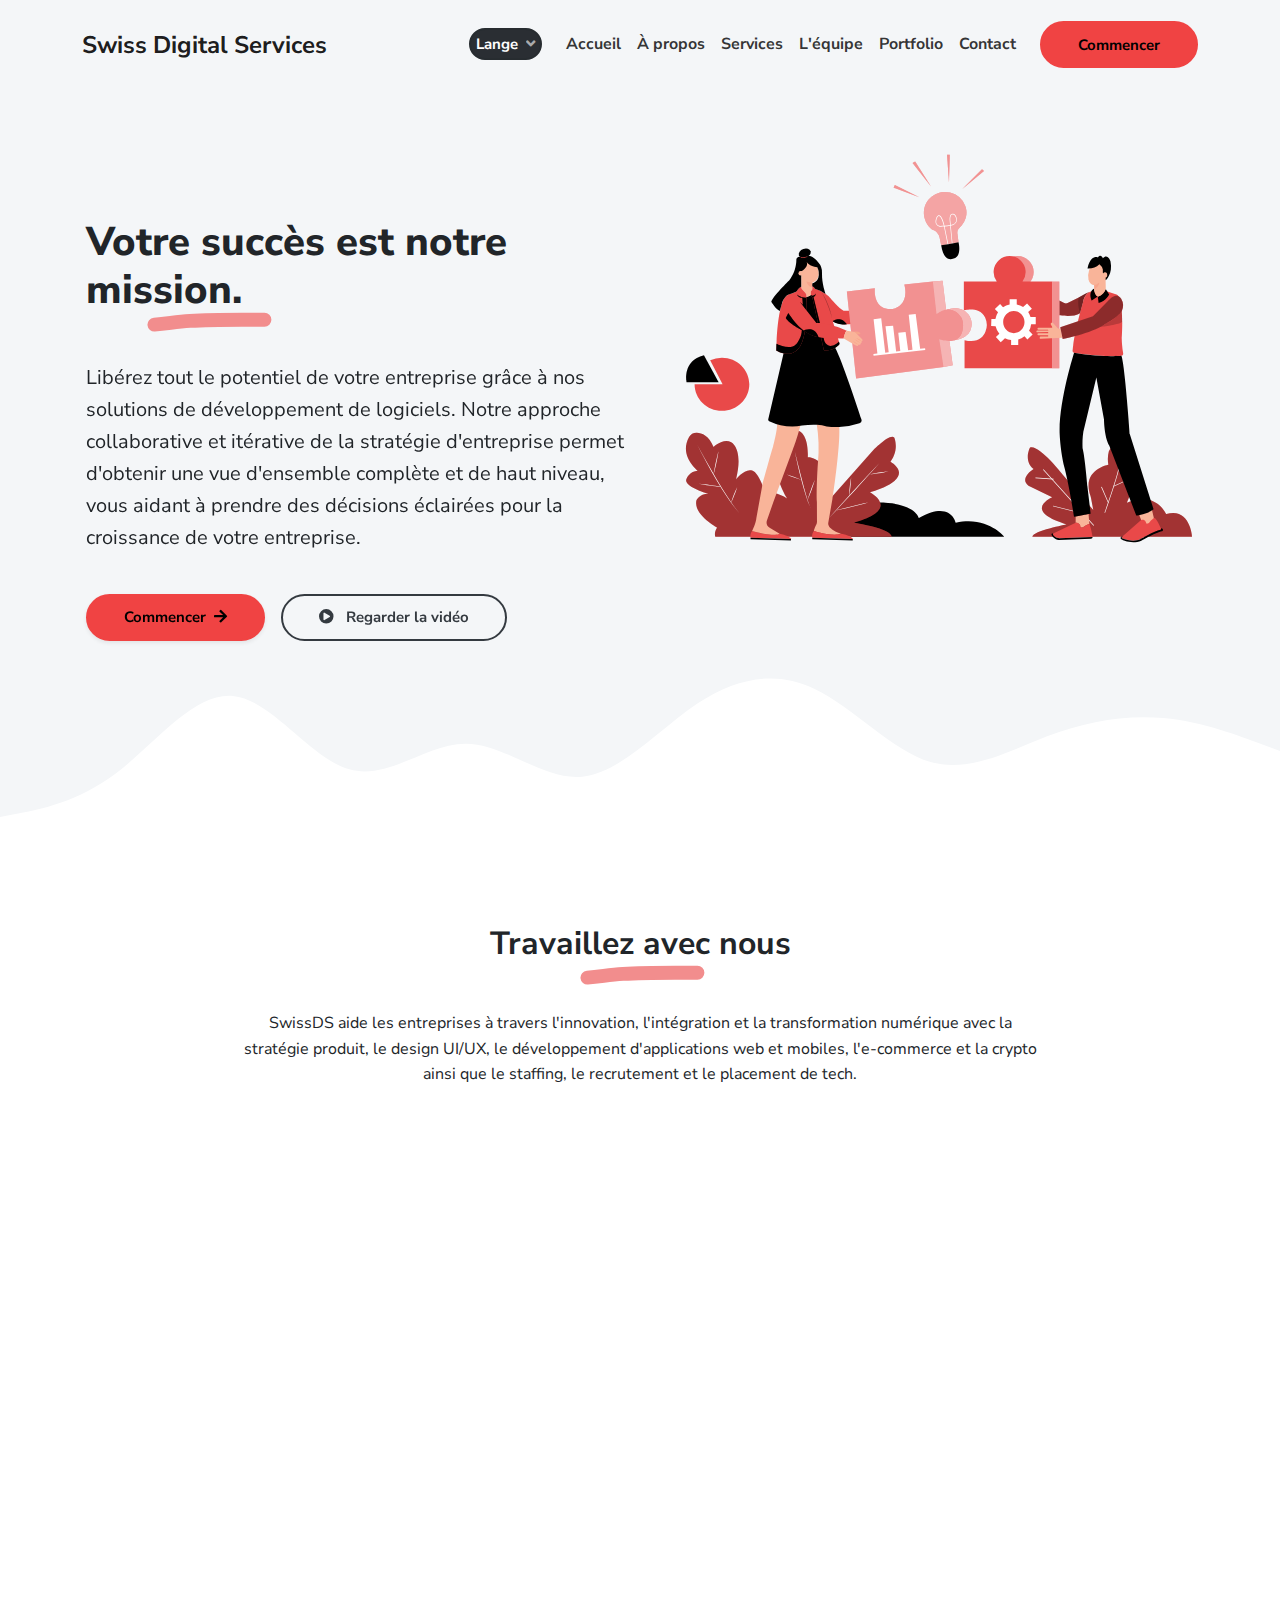
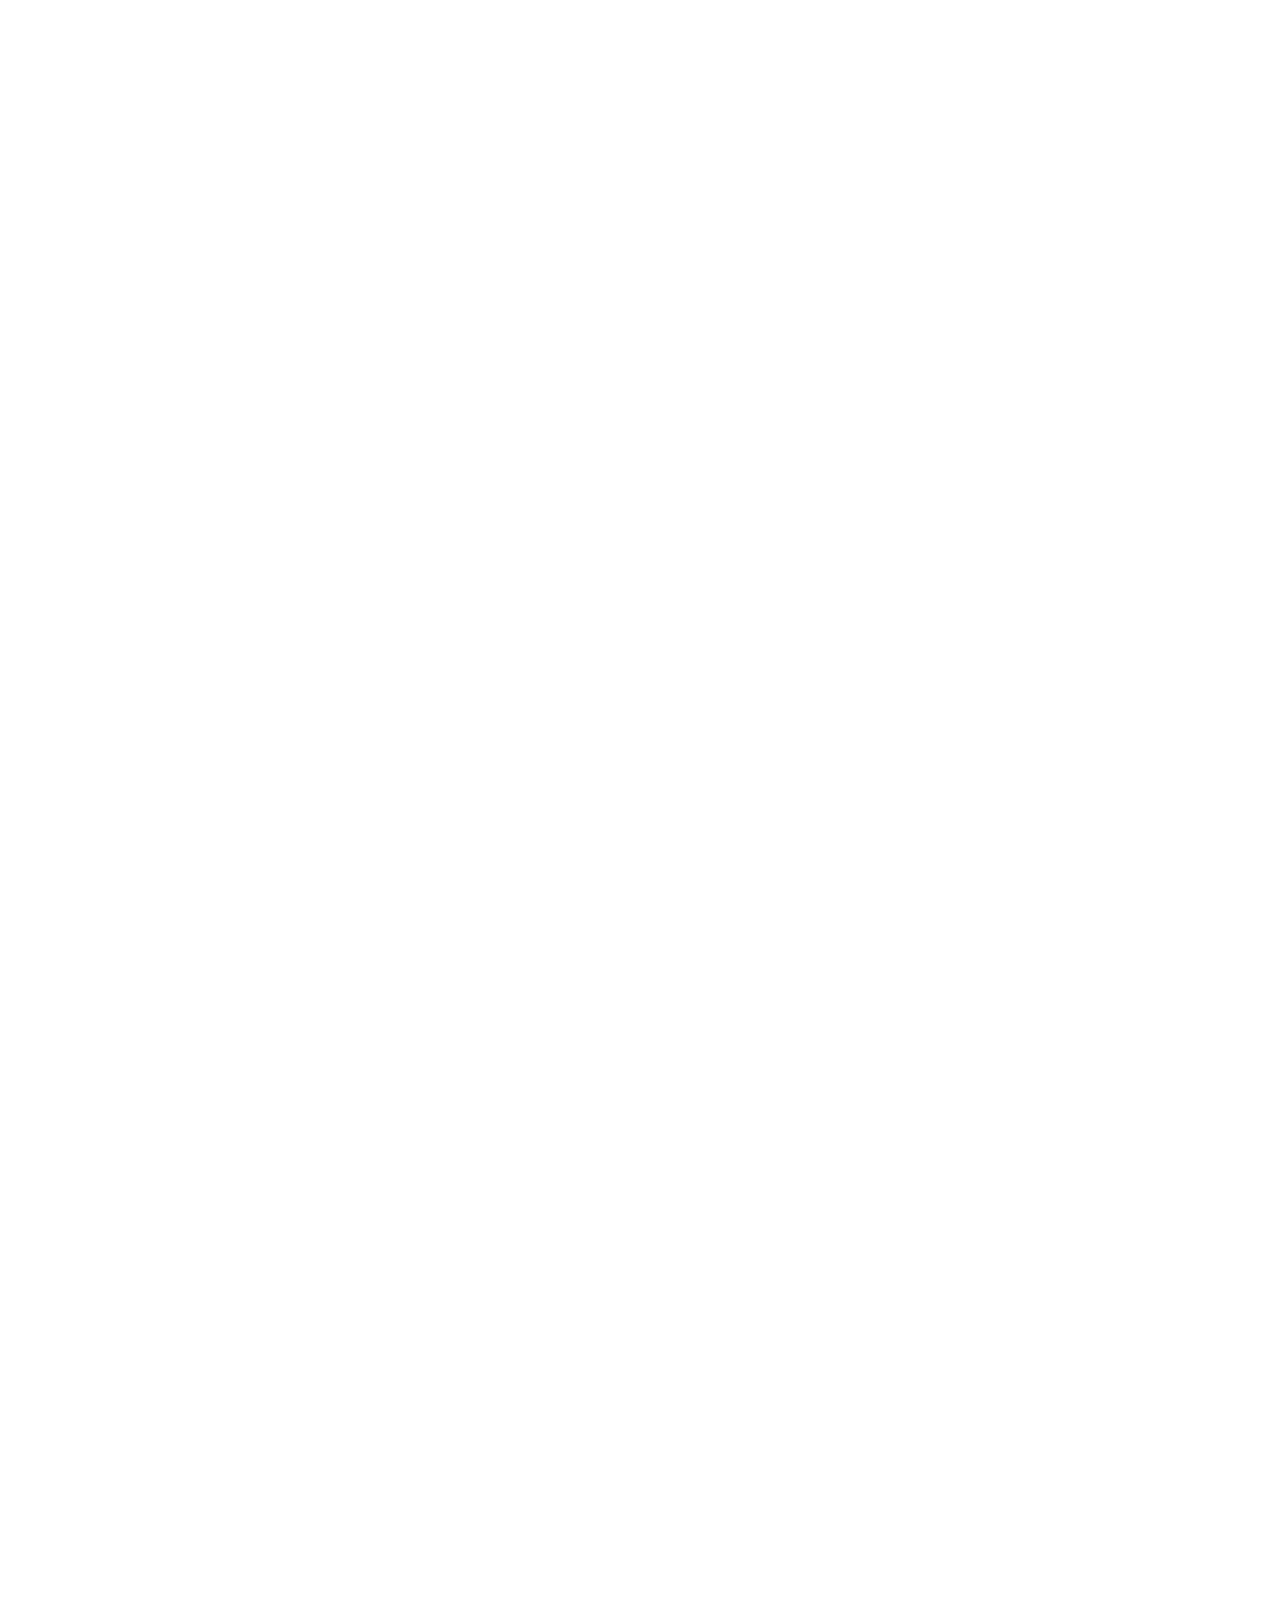
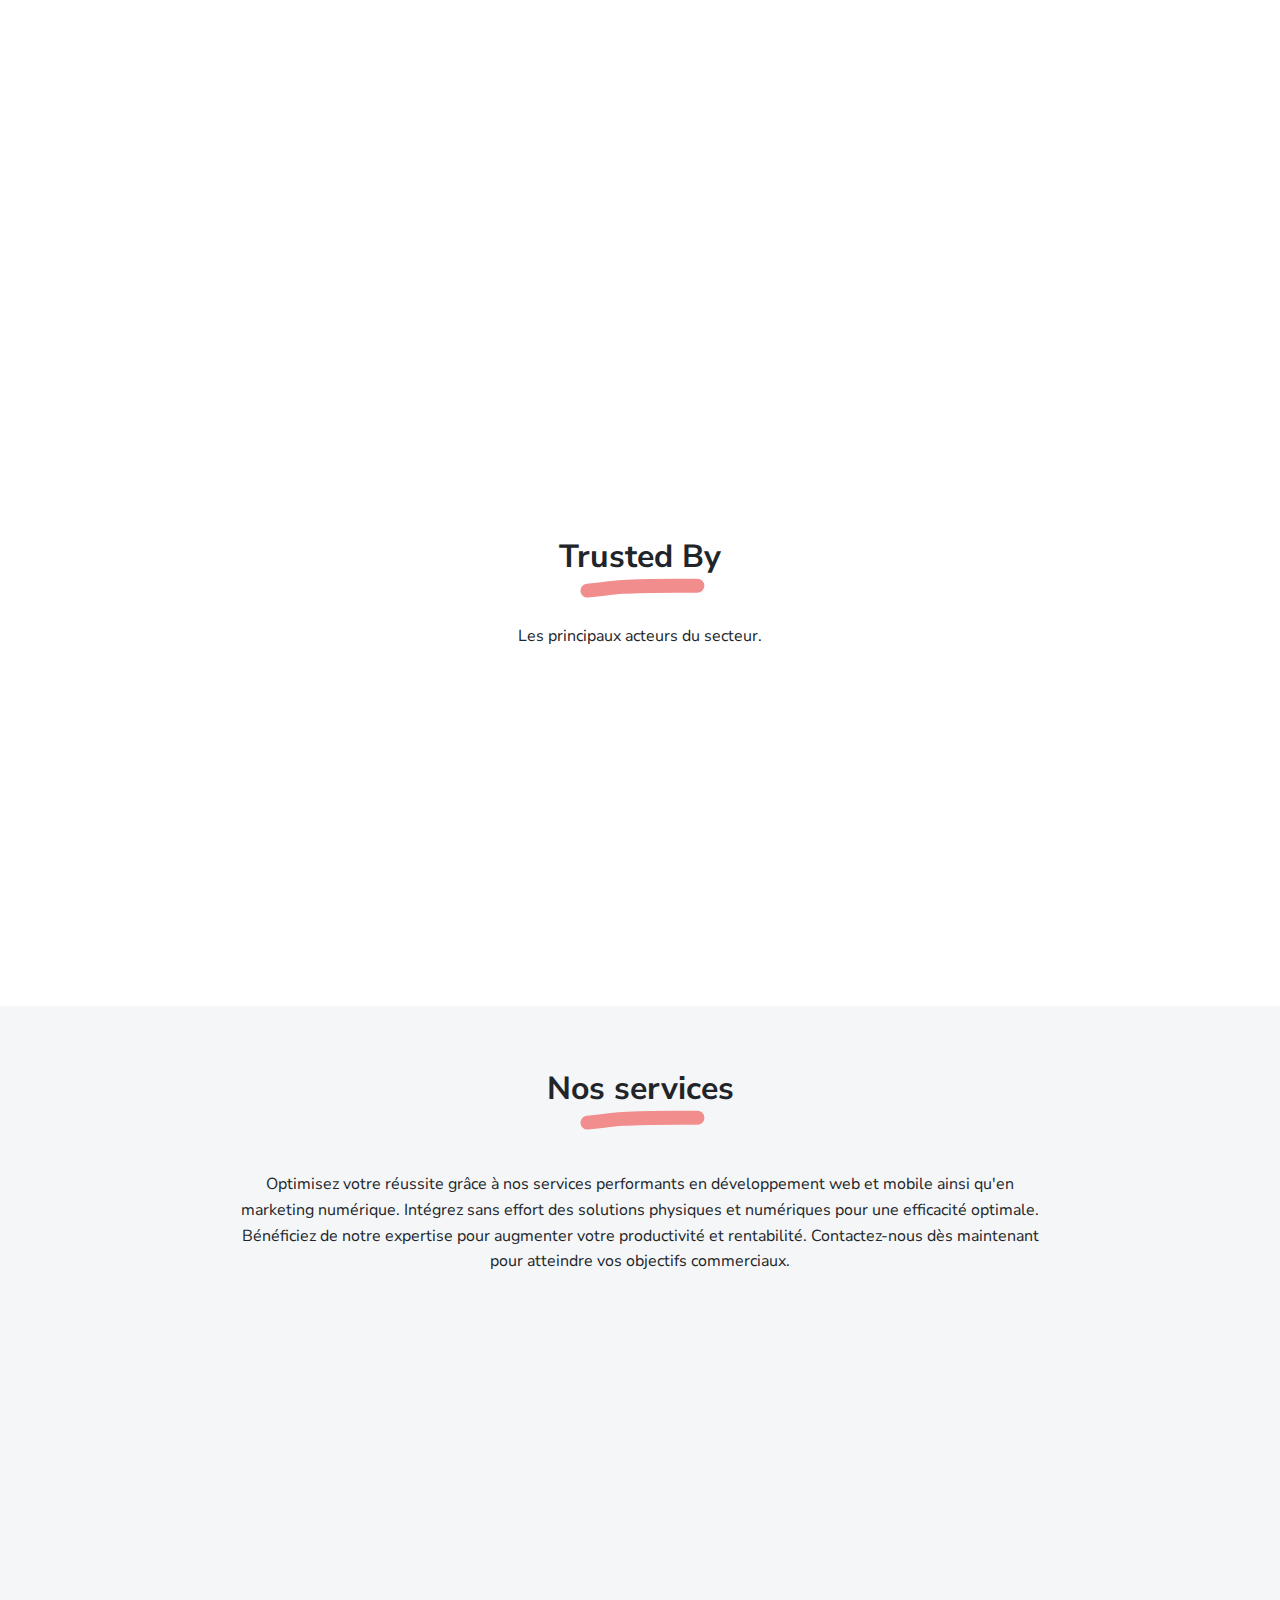
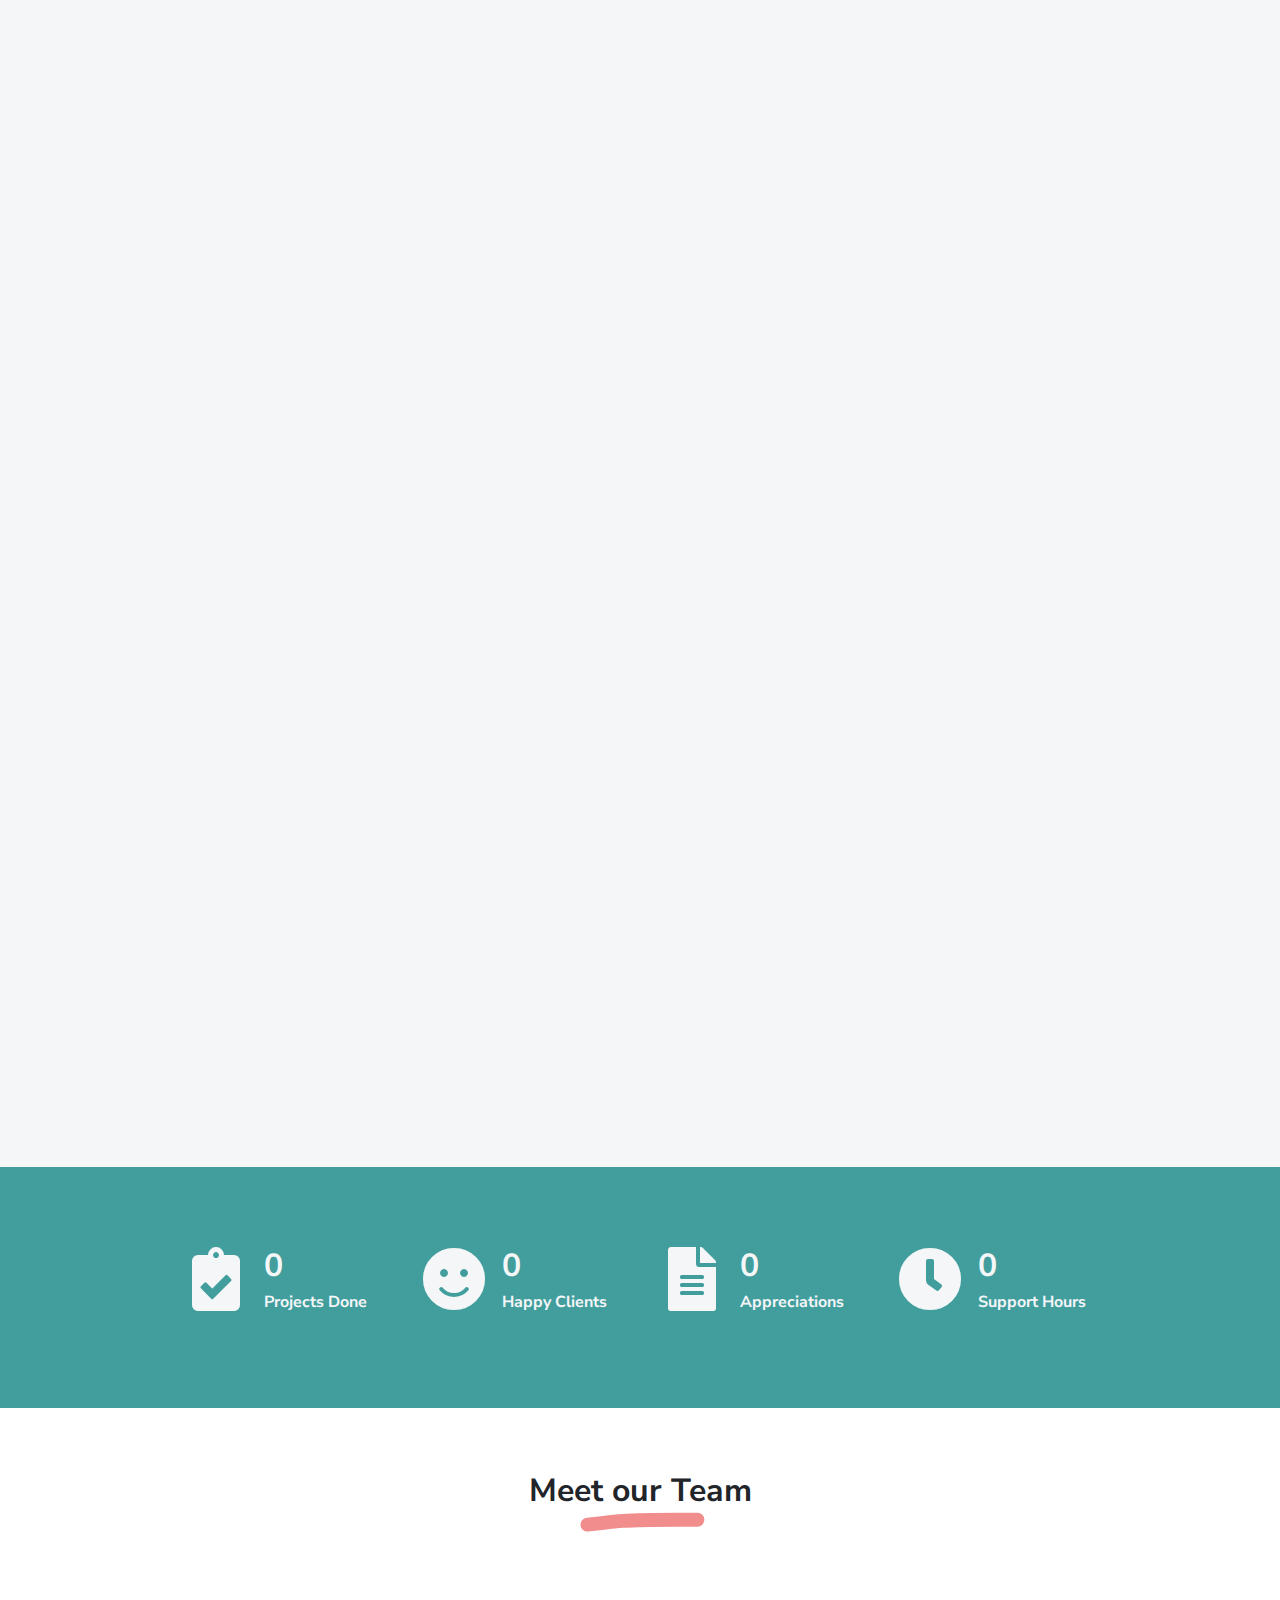
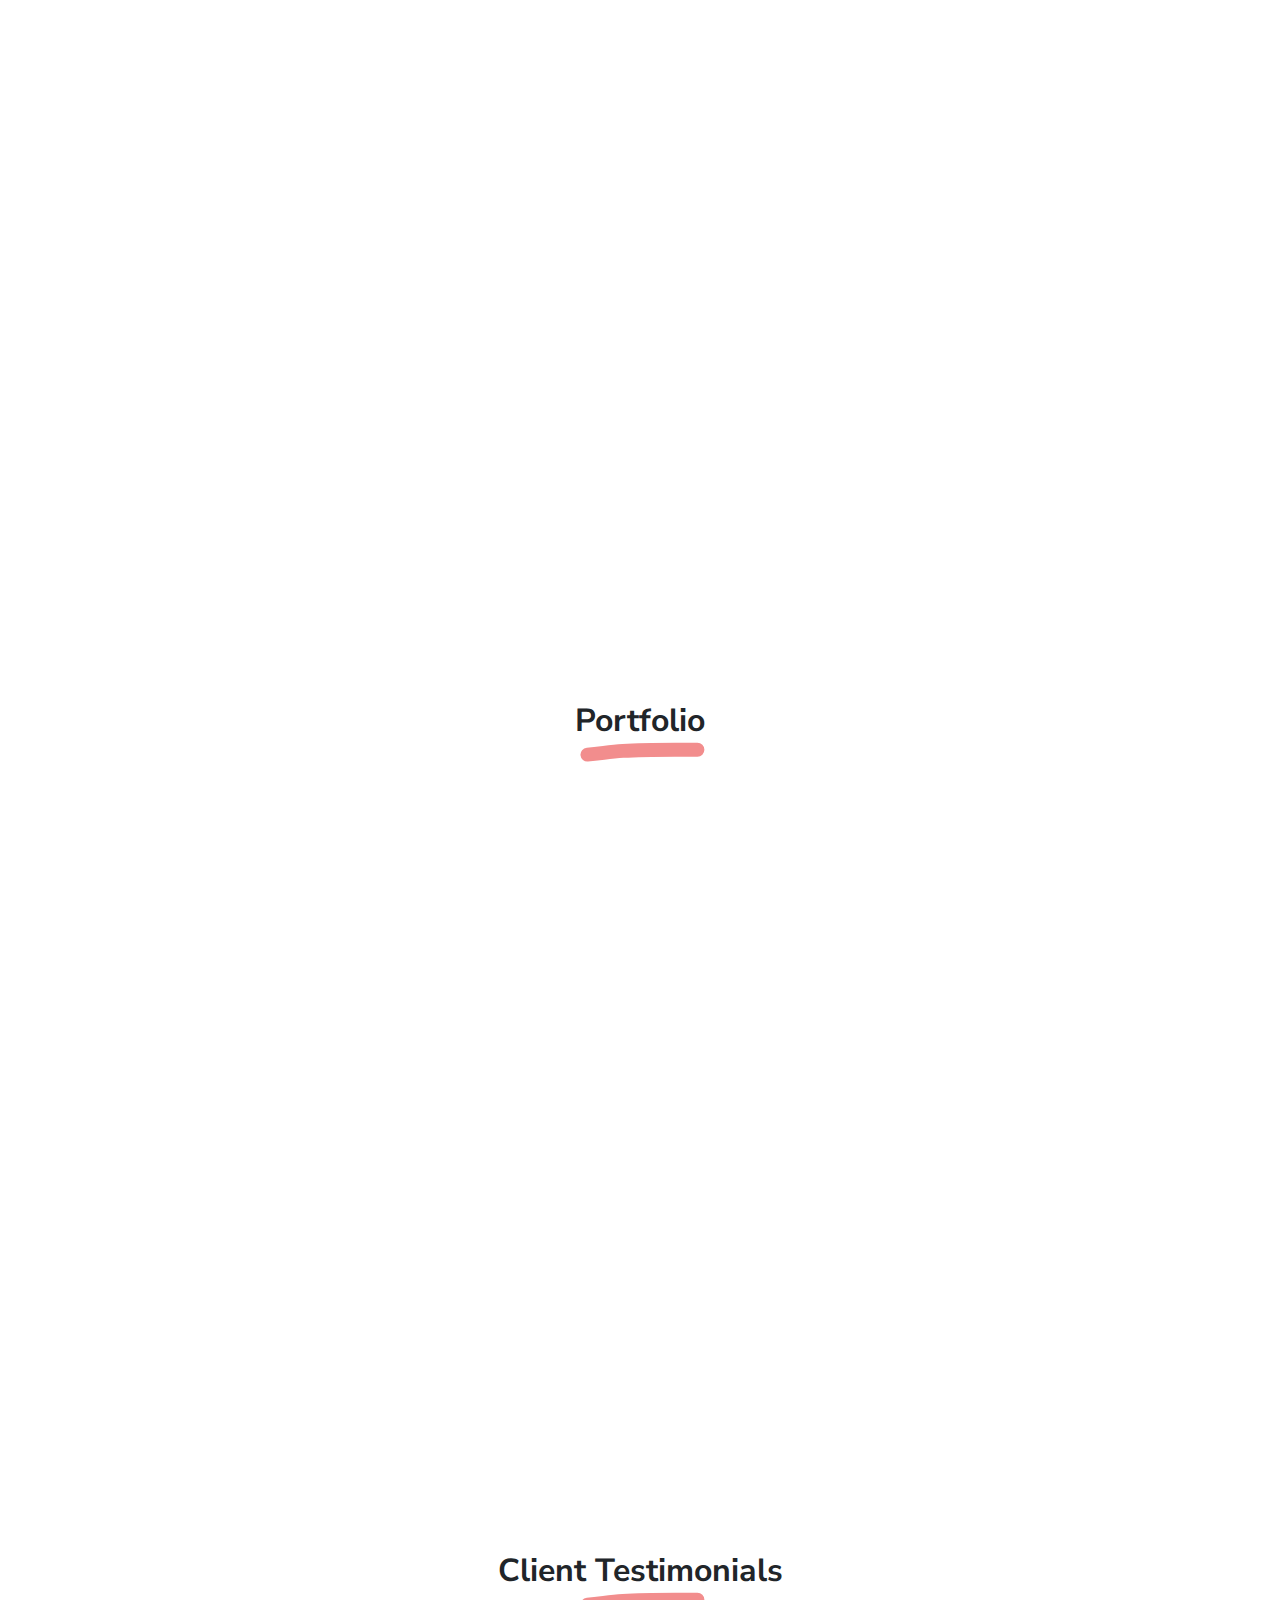
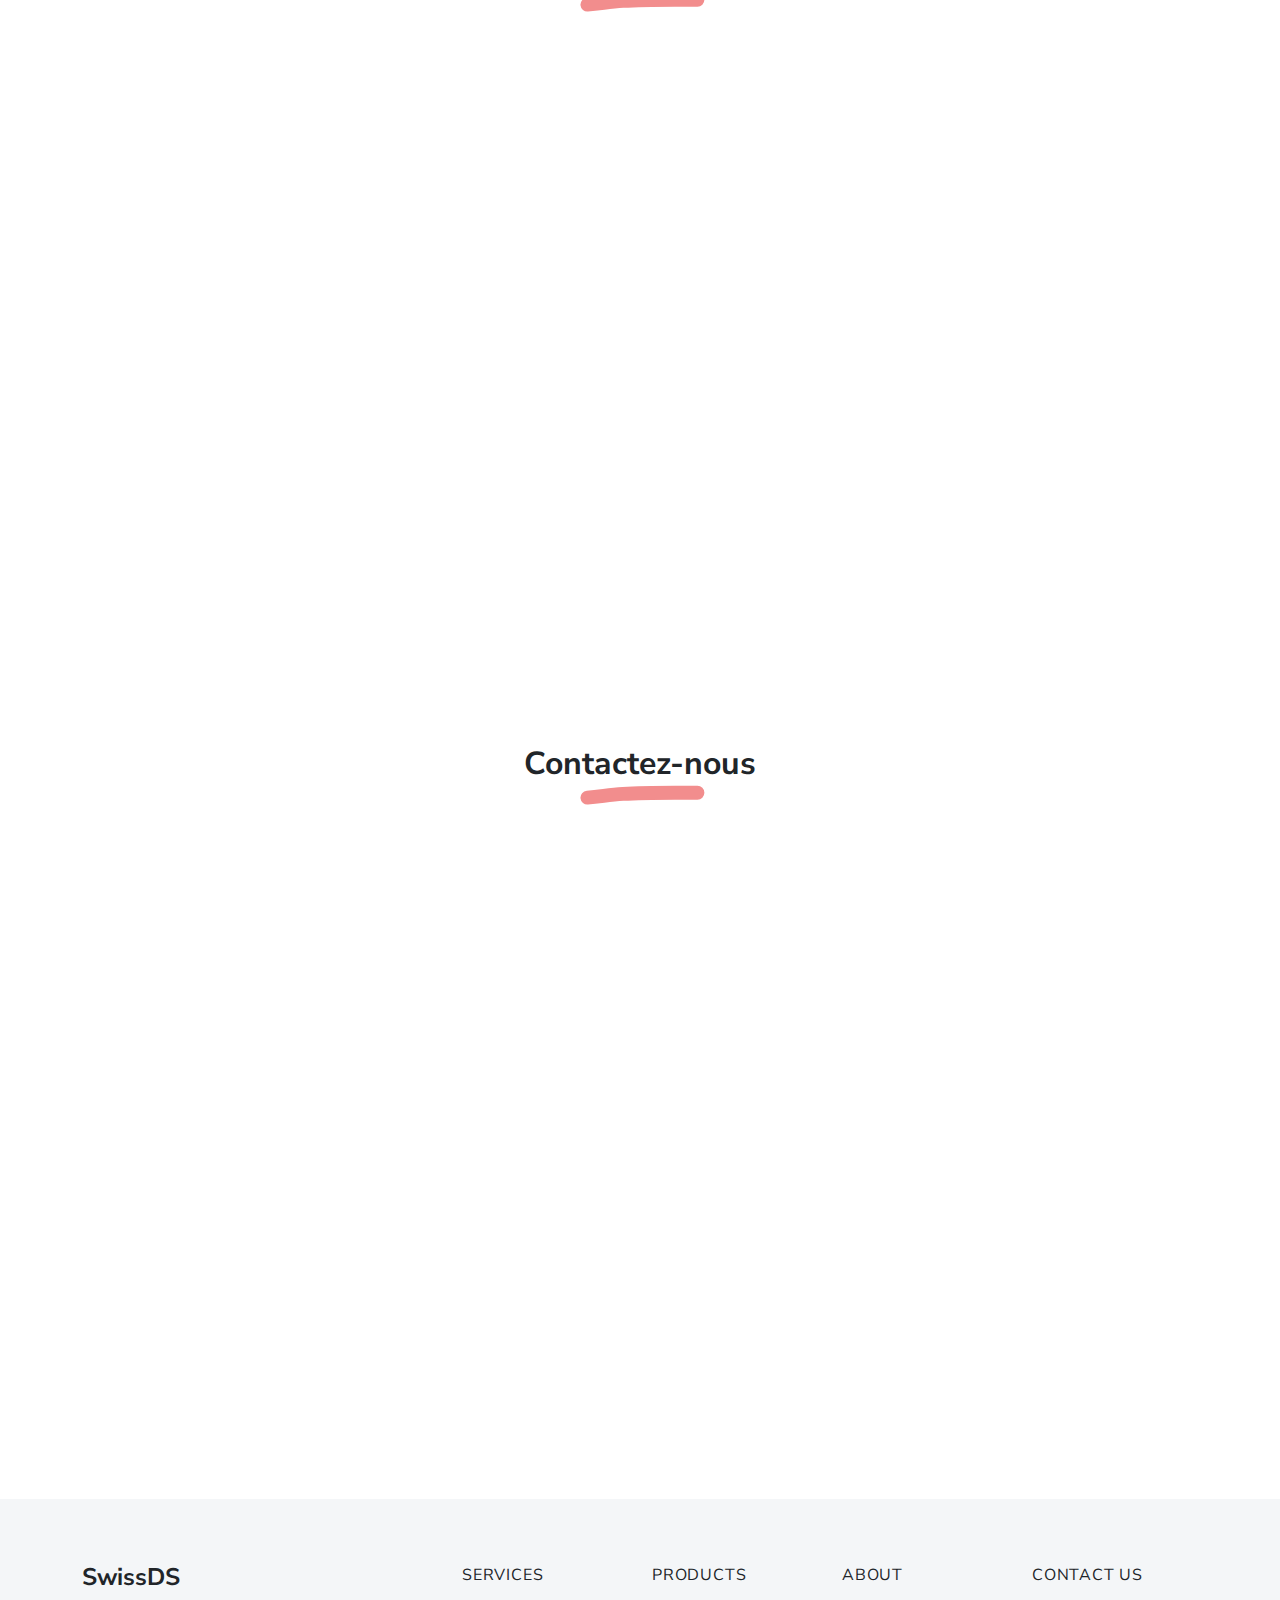
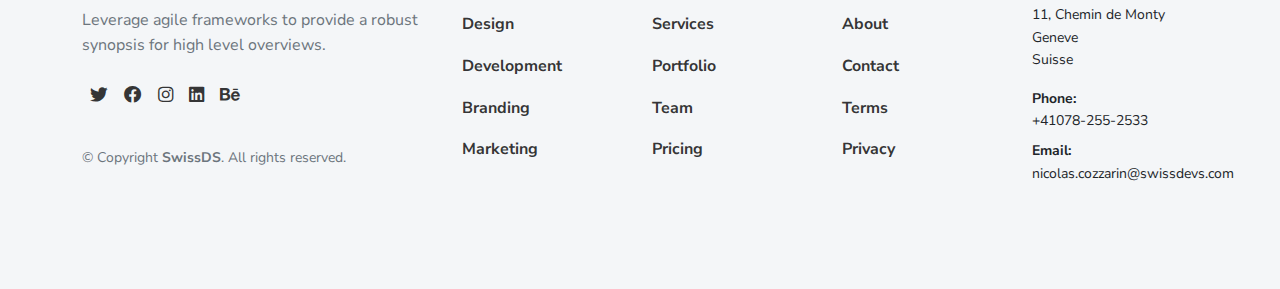
==== index.html @ 4f636f20 "Fixed responsive and style issues" ====
<!DOCTYPE html>
<html lang="fr">
  <head>
    <meta charset="UTF-8">
    <meta http-equiv="X-UA-Compatible" content="IE=edge">
    <meta name="google-site-verification" content="kAm8epm5gzrSjH9vPuC-l_tkxLr87K1v_aB8BfhFgWE"/>
    <meta name="viewport" content="width=device-width, initial-scale=1">
    <title>SwissDS</title>
    <link rel="preconnect" href="https://fonts.gstatic.com" crossorigin="crossorigin"/>
    <link rel="preload" as="style" href="https://fonts.googleapis.com/css2?family=Nunito+Sans:wght@300;400;700;800&amp;display=swap"/>
    <link rel="stylesheet" href="https://fonts.googleapis.com/css2?family=Nunito+Sans:wght@300;400;700;800&amp;display=swap" media="print" onload="this.media='all'"/>
    <noscript>
      <link rel="stylesheet" href="https://fonts.googleapis.com/css2?family=Nunito+Sans:wght@300;400;700;800&amp;display=swap"/>
    </noscript>
    <link href="./css/font-awesome/css/all.min.css?ver=1.2.0" rel="stylesheet">
    <link href="./css/bootstrap-icons/bootstrap-icons.css?ver=1.2.0" rel="stylesheet">
    <link href="./css/bootstrap.css?ver=1.2.0" rel="stylesheet">
    <link href="./css/aos.css?ver=1.2.0" rel="stylesheet">
    <link href="./css/main.css?ver=1.2.0" rel="stylesheet">
    <noscript>
      <style type="text/css">
        [data-aos] {
            opacity: 1 !important;
            transform: translate(0) scale(1) !important;
        }
      </style>
    </noscript>
  </head>
  <body id="top">
    <header class="bg-light">
      <nav class="navbar navbar-expand-lg navbar-light bg-light" id="header-nav" role="navigation">
        <div class="container"><a class="link-dark navbar-brand site-title mb-0" href="#">Swiss Digital Services</a>
          <button class="navbar-toggler" type="button" data-bs-toggle="collapse" data-bs-target="#navbarSupportedContent" aria-controls="navbarSupportedContent" aria-expanded="false" aria-label="Toggle navigation"><span class="navbar-toggler-icon"></span></button>
          <div class="collapse navbar-collapse" id="navbarSupportedContent">
            <ul class="navbar-nav ms-auto me-2">
              <li class="nav-item">
                <!-- Language dropdown --> 
                <div class="dropdown show">
                  <a class="btn btn-secondary dropdown-toggle" role="button" id="dropdownMenuLink" data-bs-toggle='dropdown' aria-haspopup="true" aria-expanded="false">
                    Lange
                  </a>
                
                  <div class="dropdown-menu" aria-labelledby="dropdownMenuLink">
                    <a class="dropdown-item" href="./fr.html">Français</a>
                    <a class="dropdown-item" href="./de.html">Deutch</a>
                    <a class="dropdown-item" href="./it.html">Italiano</a>
                    <a class="dropdown-item" href="./en.html">English</a>
                  </div>
                </div>
              </li>
              <li class="nav-item"><a class="nav-link" href="#" onclick="closeMenu()">Accueil</a></li>
              <li class="nav-item"><a class="nav-link" href="#about" onclick="closeMenu()">À propos</a></li>
              <li class="nav-item"><a class="nav-link" href="#services" onclick="closeMenu()">Services</a></li>
              <li class="nav-item"><a class="nav-link" href="#team" onclick="closeMenu()">L'équipe</a></li>
              <li class="nav-item"><a class="nav-link" href="#portfolio" onclick="closeMenu()">Portfolio</a></li>
              <li class="nav-item"><a class="nav-link" href="#contact" onclick="closeMenu()">Contact</a></li>
            </ul><a class="btn btn-primary" id="div1" href="#contact" onclick="closeMenu()">Commencer</a>
          </div>
        </div>
      </nav>
    </header>
    <div class="page-content">
      <div id="content">
<header>
  <div class="cover bg-light">
    <div class="container px-2">
      <div class="row">
        <div class="col-lg-6">
          <div class="mt-5 pt-lg-5">
            <h1 class="intro-title marker" data-aos="fade-left" data-aos-delay="50">Votre succès est notre mission. </h1>
            <p class="lead fw-normal mt-4" data-aos="fade-up" data-aos-delay="100">Libérez tout le potentiel de votre entreprise grâce à nos solutions de développement de logiciels. Notre approche collaborative et itérative de la stratégie d'entreprise permet d'obtenir une vue d'ensemble complète et de haut niveau, vous aidant à prendre des décisions éclairées pour la croissance de votre entreprise.</p>
            <div class="mt-3" data-aos="fade-up" data-aos-delay="200"><a class="btn btn-primary shadow-sm mt-1 me-2" href="#contact">Commencer<i class="fas fa-arrow-right ms-1"></i></a><a class="btn btn-outline-secondary mt-1" data-bigpicture="{&quot;ytSrc&quot;: &quot;aqz-KE-bpKQ&quot;}" href="#"><i class="fas fa-play-circle me-1"></i> Regarder la vidéo</a></div>
          </div>
        </div>
        <div class="col-lg-6 p-3 pe-lg-0" data-aos="fade-left" data-aos-delay="100"><img class="pt-2 img-fluid" src="images/illustrations/business-solution.svg" alt="hello"/></div>
      </div>
    </div>
  </div>
  <div class="wave-bg"></div>
</header>
<div class="section pt-3 pt-lg-5 px-2 px-lg-4" id="about">
  <div class="container-narrow">
    <div class="text-center mb-4">
      <h2 class="marker marker-center">Travaillez avec nous</h2>
    </div>
    <div class="text-center">
      <p class="mx-auto mb-3" style="max-width:800px">SwissDS aide les entreprises à travers l'innovation, l'intégration et la transformation numérique avec la stratégie produit, le design UI/UX, le développement d'applications web et mobiles, l'e-commerce et la crypto ainsi que le staffing, le recrutement et le placement de tech.</p>
    </div>
  </div>
  <div class="container">
    <div class="row py-3">
      <div class="col-md-6 col-lg-3 text-center" data-aos="fade-up" data-aos-delay="100">
        <div class="border rounded p-3 bg-light mb-3">
          <div class="text-center text-secondary display-3"><i class="bi bi-palette-fill"></i></div>
          <h3 class="h4 mt-2">Design</h3>
          <p class="text-small">Notre équipe de designers qualifiés comprend l'importance de l'esthétique et de la simplicité d'utilisation, et utilise ces connaissances pour donner vie à votre vision. Que vous soyez à la recherche d'un site Web, d'une application mobile ou d'une identité de marque, notre équipe possède l'expérience et l'expertise nécessaires pour obtenir des résultats de premier ordre.</p>
        </div>
      </div>
      <div class="col-md-6 col-lg-3 text-center" data-aos="fade-up" data-aos-delay="200">
        <div class="border rounded p-3 bg-light mb-3">
          <div class="text-center text-secondary display-3"><i class="bi bi-calendar-check-fill"></i></div>
          <h3 class="h4 mt-2">Exécution</h3>
          <p class="text-small">L'exécution est la clé de la réussite des solutions informatiques. Nous utilisons une approche axée sur les processus pour nous assurer que les projets sont livrés à temps, dans le respect du budget et des normes de qualité les plus élevées. Depuis le lancement du projet jusqu'à son déploiement, nous adoptons une approche pratique pour nous assurer que tout se déroule sans heurts et répond à vos attentes.</p>
        </div>
      </div>
      <div class="col-md-6 col-lg-3 text-center" data-aos="fade-up" data-aos-delay="300">
        <div class="border rounded p-3 bg-light mb-3">
          <div class="text-center text-secondary display-3"><i class="bi bi-chat-left-text-fill"></i></div>
          <h3 class="h4 mt-2">Support</h3>
          <p class="text-small">Que vous ayez besoin d'une assistance technique, d'une maintenance logicielle ou d'une aide au dépannage, notre équipe est là pour vous aider.</p>
        </div>
      </div>
      <div class="col-md-6 col-lg-3 text-center" data-aos="fade-up" data-aos-delay="400">
        <div class="border rounded p-3 bg-light mb-3">
          <div class="text-center text-secondary display-3"><i class="bi bi-people-fill"></i></div>
          <h3 class="h4 mt-2">Feedback</h3>
          <p class="text-small">Nous apprécions le feedback et nous nous engageons à nous améliorer en permanence. En collaborant avec nos clients, nous pouvons obtenir des résultats encore meilleurs et dépasser les attentes. C'est pour cette raison que nous avons affiné notre processus de feedback.</p>
        </div>
      </div>
    </div>
  </div>
  <div class="container">
    <div class="row py-3 py-lg-5">
      <div class="col-lg-6 col-md-5 px-3 order-md-last" data-aos="fade-zoom-in" data-aos-delay="50" data-aos-easing="ease-in-back"><img class="my-3 img-fluid" src="images/illustrations/Developer-activity-red.svg" alt="development"/></div>
      <div class="col-lg-6 col-md-7 px-2" data-aos="zoom-in" data-aos-delay="100">
        <div class="h3 mb-2">Laissez notre <strong>Agile Team</strong> comprendre et répondre à vos besoins.</div>
        <p class="text-secondary mb-3">Nos managers de projets travaillent en étroite collaboration avec vous pour comprendre vos besoins et vos préférences, et utilisent ces informations pour élaborer un plan de projet personnalisé. Nous croyons en une communication ouverte et nous vous tenons informés à chaque étape du processus, afin que vous sachiez toujours à quoi vous attendre. Notre équipe reste au courant des dernières avancées technologiques et des méthodologies de développement de logiciels afin de vous fournir les meilleures solutions possibles.</p>
        <div class="row">
          <div class="col-lg-6 mb-2">
            <div class="border border-3 rounded px-2 py-2 d-flex align-items-center">
              <div class="badge bg-success me-2"><i class="fas fa-check"></i></div>
              <div class="text-secondary fw-bold">Colloboration active</div>
            </div>
          </div>
          <div class="col-lg-6 mb-2">
            <div class="border border-3 rounded px-2 py-2 d-flex align-items-center">
              <div class="badge bg-success me-2"><i class="fas fa-check"></i></div>
              <div class="text-secondary fw-bold">Livraison dans les délais</div>
            </div>
          </div>
          <div class="col-lg-6 mb-2">
            <div class="border border-3 rounded px-2 py-2 d-flex align-items-center">
              <div class="badge bg-success me-2"><i class="fas fa-check"></i></div>
              <div class="text-secondary fw-bold">Services après-vente</div>
            </div>
          </div>
          <div class="col-lg-6 mb-2">
            <div class="border border-3 rounded px-2 py-2 d-flex align-items-center">
              <div class="badge bg-success me-2"><i class="fas fa-check"></i></div>
              <div class="text-secondary fw-bold">Support technique 24x7</div>
            </div>
          </div>
        </div>
      </div>
    </div>
    <div class="row py-3 py-lg-5">
      <div class="col-lg-6 col-md-5 px-3" data-aos="fade-zoom-in" data-aos-delay="50" data-aos-easing="ease-in-back"><img class="my-3 img-fluid" src="images/illustrations/Meet-the-team-red.svg" alt="creative-team"/></div>
      <div class="col-lg-6 col-md-7 px-2" data-aos="zoom-in" data-aos-delay="100">
        <div class="h3 mb-2">Notre <strong> équipe d'experts </strong> fournit le meilleur résultat.</div>
        <p class="text-secondary mb-2">Nos développeurs maîtrisent une grande variété de langages de programmation et de technologies, et sont toujours au courant des dernières avancées en matière de développement de logiciels. Nos traducteurs sont des experts dans leur domaine et fournissent des traductions précises et culturellement appropriées, garantissant que votre message soit communiqué efficacement à un public international.</p>
        <div>
          <div class="py-1">
            <div class="d-flex text-small fw-bolder"><span class="me-auto">Web Design</span><span>90%</span></div>
            <div class="progress my-1">
              <div class="progress-bar bg-secondary" role="progressbar" data-aos="zoom-in-right" data-aos-delay="300" data-aos-anchor=".skills-section" style="width: 90%" aria-valuenow="90" aria-valuemin="0" aria-valuemax="100"></div>
            </div>
          </div>
          <div class="py-1">
            <div class="d-flex text-small fw-bolder"><span class="me-auto">Traductions professionnelles</span><span>90%</span></div>
            <div class="progress my-1">
              <div class="progress-bar bg-success" role="progressbar" data-aos="zoom-in-right" data-aos-delay="400" data-aos-anchor=".skills-section" style="width: 90%" aria-valuenow="90" aria-valuemin="0" aria-valuemax="100"></div>
            </div>
          </div>
          <div class="py-1">
            <div class="d-flex text-small fw-bolder"><span class="me-auto">Applications mobiles</span><span>80%</span></div>
            <div class="progress my-1">
              <div class="progress-bar bg-secondary" role="progressbar" data-aos="zoom-in-right" data-aos-delay="500" data-aos-anchor=".skills-section" style="width: 80%" aria-valuenow="80" aria-valuemin="0" aria-valuemax="100"></div>
            </div>
          </div>
          <div class="py-1">
            <div class="d-flex text-small fw-bolder"><span class="me-auto">Marketing digital</span><span>75%</span></div>
            <div class="progress my-1">
              <div class="progress-bar bg-success" role="progressbar" data-aos="zoom-in-right" data-aos-delay="600" data-aos-anchor=".skills-section" style="width: 75%" aria-valuenow="75" aria-valuemin="0" aria-valuemax="100"></div>
            </div>
          </div>
        </div>
      </div>
    </div>
    <div class="row py-3 py-lg-5">
      <div class="col-lg-6 col-md-5 px-3 order-md-last" data-aos="fade-zoom-in" data-aos-delay="50" data-aos-easing="ease-in-back"><img class="my-3 img-fluid" src="images/illustrations/Approved-red.svg" alt="work-chat"/></div>
      <div class="col-lg-6 col-md-7 px-2" data-aos="zoom-in" data-aos-delay="100">
        <div class="h3 mb-2">Nous croyons au  <strong>partenariat à long terme</strong>.</div>
        <p class="text-secondary mb-3">Créer une relation avec nos clients nous permet d'offrir une expérience plus personnalisée et plus attractive. Et c'est exactement la qualité d'expérience que nous offrons. Notre objectif n'est pas seulement de fournir les produits ou les services dont nos clients ont besoin, mais aussi d'offrir une excellente expérience de bout en bout à chaque point de contact.</p>
        <ul class="nav nav-tabs nav-fill" role="tablist">
          <li class="nav-item" role="presentation"><a class="nav-link p-1 active" aria-current="page" href="#experience" data-bs-toggle="tab"><span class="badge bg-secondary me-1">1</span>Talk</a></li>
          <li class="nav-item" role="presentation"><a class="nav-link p-1" href="#flexibility" data-bs-toggle="tab"><span class="badge bg-secondary me-1">2</span>Adapt</a></li>
          <li class="nav-item" role="presentation"><a class="nav-link p-1" href="#results" data-bs-toggle="tab"><span class="badge bg-secondary me-1">3</span> Results</a></li>
        </ul>
        <div class="tab-content border border-top-0 text-secondary p-1 md:p-3" id="myTabContent">
          <div class="tab-pane fade show active" id="experience" role="tabpanel" aria-labelledby="home-tab">
            <p>Afin d'être honnêtes et francs - pour exprimer vos préoccupations et partager vos opinions - nous communiquerons régulièrement.</p>
            <p>• Maintenir la communication : Nous prévoyons des contrôles réguliers, des rétrospectives trimestrielles et nous vous tiendrons toujours au courant.</p>
            <p>• Communiquez clairement : Planifiez ce qui doit être discuté et soyez précis sur ce qui vous préoccupe.</p>
          </div>
          <div class="tab-pane fade" id="flexibility" role="tabpanel" aria-labelledby="profile-tab">
            <p>Nous sommes capables de nous adapter et de répondre à vos besoins, vous pouvez compter sur nous.</p>
            <p>Cela signifie que vous êtes moins susceptible de devoir travailler avec un certain nombre de partenaires et que vous concentrez votre attention sur la construction d'une seule relation à son potentiel maximum.</p><a class="fw-bold text-decoration-none" href="#!">Learn More<i class="fas fa-arrow-right ms-1"></i></a>
          </div>
          <div class="tab-pane fade" id="results" role="tabpanel" aria-labelledby="contact-tab">
          <p>Cela signifie que vous êtes moins susceptible de devoir travailler avec un certain nombre de partenaires et que vous concentrez votre attention sur la construction d'une seule relation à son potentiel maximum.</p><a class="fw-bold text-decoration-none" href="#!">Learn More<i class="fas fa-arrow-right ms-1"></i></a>
          </div>
        </div>
      </div>
    </div>
  </div>
</div>
<div class="section py-3 py-lg-5 px-2 px-lg-4" id="clients">
  <div class="container-narrow">
    <div class="text-center mb-4">
      <h2 class="marker marker-center">Trusted By</h2>
    </div>
    <div class="text-center">
      <p class="mx-auto mb-3" style="max-width:800px">Les principaux acteurs du secteur.</p>
    </div>
    <div class="text-center" data-aos="zoom-in-up" data-aos-delay="100"> 
      <div class="mx-auto mb-3"> <img class="p-1" src="images/clients/client1.png"/><img class="p-1" src="images/clients/client2.png"/><img class="p-1" src="images/clients/client3.png"/><img class="p-1" src="images/clients/client4.png"/><img class="p-1" src="images/clients/client5.png"/><img class="p-1" src="images/clients/client6.png"/><img class="p-1" src="images/clients/client7.png"/></div>
    </div>
  </div>
</div>
<div class="section bg-light py-3 py-lg-5 px-2 px-lg-4" id="services">
  <div class="container-narrow">
    <div class="text-center mb-5">
      <h2 class="marker marker-center">Nos services</h2>
    </div>
    <div class="text-center">
      <p class="mx-auto mb-3" style="max-width:800px">Optimisez votre réussite grâce à nos services performants en développement web et mobile ainsi qu'en marketing numérique. Intégrez sans effort des solutions physiques et numériques pour une efficacité optimale. Bénéficiez de notre expertise pour augmenter votre productivité et rentabilité. Contactez-nous dès maintenant pour atteindre vos objectifs commerciaux.</p>
    </div>
    <div class="row py-3">
      <div class="col-md-4 text-center mb-3" data-aos="fade-up" data-aos-delay="100"> 
        <div class="bg-white border rounded-circle d-inline-block p-2"><img class="p-2" src="./images/services/full-stack.svg" width="96" height="96" alt="web design"/></div>
        <div class="bg-white border rounded p-1 p-md-3 mt-n4">
          <div class="h5 mt-3">Product Design+Development</div>
          <p class="text-small">Connectez-vous avec SwissDS pour créer un logiciel personnalisé répondant aux besoins spécifiques de votre entreprise, que ce soit pour le développement web ou mobile.</p><a class="btn btn-link" href="#!">Learn More<i class="fas fa-arrow-right ms-1"></i></a>
        </div>
      </div>
      <div class="col-md-4 text-center mb-3" data-aos="fade-up" data-aos-delay="200">
        <div class="bg-white border rounded-circle d-inline-block p-2"><img class="p-2" src="./images/services/outsoursing-3.svg" width="96" height="96" alt="graphic design"/></div>
        <div class="bg-white border rounded p-1 p-md-3 mt-n4">
          <div class="h5 mt-3">Externalisation des services informatiques</div>
          <p class="text-small">Établissez un partenariat technologique global avec l'aide de notre service d'externalisation de projets afin de répartir les ressources de manière rentable et de privilégier une transparence totale.</p><a class="btn btn-link" href="#!">Learn More<i class="fas fa-arrow-right ms-1"></i></a>
        </div>
      </div>
      <div class="col-md-4 text-center mb-3" data-aos="fade-up" data-aos-delay="300">
        <div class="bg-white border rounded-circle d-inline-block p-2"><img class="p-2" src="./images/services/translate.svg" width="96" height="96" alt="ui-ux"/></div>
        <div class="bg-white border rounded p-1 p-md-3 mt-n4">
          <div class="h5 mt-3">Traductions officielles</div>
          <p class="text-small">Les traductions jouent un rôle crucial dans l'optimisation SEO d'un site Web en augmentant son trafic et sa visibilité auprès d'un public international. Cependant, une simple traduction ne suffit pas. Pour des résultats optimaux, les traductions doivent être précises et adaptées à la culture, tandis que les éléments techniques du site Web doivent être optimisés pour chaque langue. Contactez-nous pour découvrir nos services de traduction SEO-friendly et comment nous pouvons vous aider à atteindre vos objectifs.</p><a class="btn btn-link mt-auto" href="#!">Learn More<i class="fas fa-arrow-right ms-1"></i></a>
        </div>
      </div>
      <div class="col-md-4 text-center mb-3" data-aos="fade-up" data-aos-delay="300">
        <div class="bg-white border rounded-circle d-inline-block p-2"><img class="p-2" src="./images/services/testing-2.svg" width="96" height="96" alt="ui-ux"/></div>
        <div class="bg-white border rounded p-1 p-md-3 mt-n4">
          <div class="h5 mt-3">Testing</div>
          <p class="text-small">Découvrez la puissance d'un test efficace et fiable grâce à nos services manuels et automatisés. Notre équipe expérimentée offre des solutions de test personnalisées adaptées à vos besoins spécifiques. Avec des outils et des processus de pointe, nous garantissons des résultats de haute qualité à chaque fois. Faites-nous confiance pour vous offrir la tranquillité d'esprit qui vient avec la certitude que vos systèmes fonctionnent à leur meilleur niveau. Contactez-nous dès maintenant pour découvrir la puissance de nos services de test pour le développement web et mobile, ainsi que pour le marketing numérique.</p>
        </div>
      </div>
      <div class="col-md-4 text-center mb-3" data-aos="fade-up" data-aos-delay="300">
        <div class="bg-white border rounded-circle d-inline-block p-2"><img class="p-2" src="./images/services/heberges.svg" width="96" height="96" alt="ui-ux"/></div>
        <div class="bg-white border rounded p-1 p-md-3 mt-n4">
          <div class="h5 mt-3">Hébergement</div>
          <p class="text-small">Services d'hébergement entièrement automatisés, exclusivement hébergés dans nos centres de données suisses hautement sécurisés.</p><a class="btn btn-link" href="#!">Learn More<i class="fas fa-arrow-right ms-1"></i></a>
        </div>
      </div>
      <div class="col-md-4 text-center mb-3" data-aos="fade-up" data-aos-delay="300">
        <div class="bg-white border rounded-circle d-inline-block p-2"><img class="p-2" src="./images/services/support.svg" width="96" height="96" alt="ui-ux"/></div>
        <div class="bg-white border rounded p-1 p-md-3 mt-n4">
          <div class="h5 mt-3">Support IT</div>
          <p class="text-small">Obtenez le support dont vous avez besoin pour vos systèmes informatiques avec notre service informatique complet. Nos techniciens experts sont disponibles 24h/24 et 7j/7 pour fournir une assistance personnalisée pour tous vos besoins techniques. Des mises à niveau de logiciels à la sécurité des réseaux, nous avons tout ce qu'il vous faut. Avec notre support rapide et fiable, vous pouvez vous concentrer sur votre entreprise pendant que nous gérons la technologie. Faites-nous confiance pour maintenir le bon fonctionnement de vos systèmes jour après jour.</p>
        </div>
      </div>
    </div>
  </div>
</div>
<div class="section bg-secondary text-light py-3 py-lg-5 px-2 px-lg-4" id="stats">
  <div class="container-narrow">
    <div class="row px-4">
      <div class="col-md-3 col-sm-6">
        <div class="d-flex py-2"><i class="mr-3 fas fa-clipboard-check fa-4x fa-fw"></i>
          <div class="ms-1">
            <div class="h2 mb-1 purecounter" data-purecounter-start="0" data-purecounter-end="325" data-purecounter-duration="1">325</div>
            <div class="h6">Projects Done</div>
          </div>
        </div>
      </div>
      <div class="col-md-3 col-sm-6">
        <div class="d-flex py-2"><i class="mr-3 fas fa-smile fa-4x fa-fw"></i>
          <div class="ms-1">
            <div class="h2 mb-1 purecounter" data-purecounter-start="0" data-purecounter-end="145" data-purecounter-duration="1">145</div>
            <div class="h6">Happy Clients</div>
          </div>
        </div>
      </div>
      <div class="col-md-3 col-sm-6">
        <div class="d-flex py-2"><i class="mr-3 fas fa-file-alt fa-4x fa-fw"></i>
          <div class="ms-1">
            <div class="h2 mb-1 purecounter" data-purecounter-start="0" data-purecounter-end="464" data-purecounter-duration="1">464</div>
            <div class="h6">Appreciations</div>
          </div>
        </div>
      </div>
      <div class="col-md-3 col-sm-6">
        <div class="d-flex py-2"><i class="mr-3 fas fa-clock fa-4x fa-fw"></i>
          <div class="ms-1">
            <div class="h2 mb-1 purecounter" data-purecounter-start="0" data-purecounter-end="8565" data-purecounter-duration="1">8565</div>
            <div class="h6">Support Hours</div>
          </div>
        </div>
      </div>
    </div>
  </div>
</div>
<div class="section pt-5 pb-3 py-lg-5 px-2 px-lg-4" id="team">
  <div class="container">
    <div class="text-center mb-5">
      <h2 class="marker marker-center">Meet our Team</h2>
    </div>
  </div>
  <div class="carousel carousel-dark slide pb-3" id="carouselTeam" data-bs-ride="carousel" data-aos="zoom-in-up">
    <div class="container-narrow">
      <ol class="carousel-indicators">
        <li class="active" data-bs-target="#carouselTeam" data-bs-slide-to="0" aria-label="Slide 1"></li>
        <li data-bs-target="#carouselTeam" data-bs-slide-to="1" aria-label="Slide 2"></li>
      </ol>
      <div class="carousel-inner">
        <div class="carousel-item active" data-bs-interval="6000">
          <div class="row">
            <div class="col-md-4">
              <div class="card d-block mb-3"><img class="card-img-top" src="./images/team/emp-1.jpg" alt="image"/>
                <div class="card-body text-center">
                  <div class="h5 mb-1">Pamela Lopez</div>
                  <div class="text-muted mb-1">CEO</div>
                  <div class="nav text-light justify-content-center"><a class="nav-link" href="#!" title="Twitter"><i class="fab fa-twitter"></i><span class="menu-title sr-only">Twitter</span></a><a class="nav-link" href="#!" title="Facebook"><i class="fab fa-facebook"></i><span class="menu-title sr-only">Facebook</span></a><a class="nav-link" href="#!" title="Instagram"><i class="fab fa-instagram"></i><span class="menu-title sr-only">Instagram</span></a><a class="nav-link" href="#!" title="LinkedIn"><i class="fab fa-linkedin"></i><span class="menu-title sr-only">LinkedIn</span></a></div>
                </div>
              </div>
            </div>
            <div class="col-md-4">
              <div class="card d-block mb-3"><img class="card-img-top" src="./images/team/emp-2.jpg" alt="image"/>
                <div class="card-body text-center">
                  <div class="h5 mb-1">Nicolas Cozzarin</div>
                  <div class="text-muted mb-1">Operations Manager</div>
                  <div class="nav text-light justify-content-center"><a class="nav-link" href="#!" title="Twitter"><i class="fab fa-twitter"></i><span class="menu-title sr-only">Twitter</span></a><a class="nav-link" href="#!" title="Facebook"><i class="fab fa-facebook"></i><span class="menu-title sr-only">Facebook</span></a><a class="nav-link" href="https://www.instagram.com/gastonariiel/" title="Instagram"><i class="fab fa-instagram"></i><span class="menu-title sr-only">Instagram</span></a><a class="nav-link" href="#!" title="LinkedIn"><i class="fab fa-linkedin"></i><span class="menu-title sr-only">LinkedIn</span></a></div>
                </div>
              </div>
            </div>
            <div class="col-md-4">
              <div class="card d-block mb-3"><img class="card-img-top" src="./images/team/emp-3.jpg" alt="image"/>
                <div class="card-body text-center">
                  <div class="h5 mb-1">Gaston Lopez</div>
                  <div class="text-muted mb-1">QA Automation Lead</div>
                  <div class="nav text-light justify-content-center"><a class="nav-link" href="#!" title="Facebook"><i class="fab fa-facebook"></i><span class="menu-title sr-only">Facebook</span></a><a class="nav-link" href="https://www.instagram.com/gastonariiel/" title="Instagram"><i class="fab fa-instagram"></i><span class="menu-title sr-only">Instagram</span></a><a class="nav-link" href="https://www.linkedin.com/in/gaslop/" title="LinkedIn"><i class="fab fa-linkedin"></i><span class="menu-title sr-only">LinkedIn</span></a></div>
                </div>
              </div>
            </div>
          </div>
        </div>
        <div class="carousel-item">
          <div class="row">
            <div class="col-md-4">
              <div class="card d-block mb-3"><img class="card-img-top" src="./images/team/emp-4.jpg" alt="image"/>
                <div class="card-body text-center">
                  <div class="h5 mb-1">Melissa Long</div>
                  <div class="text-muted mb-1">Software Developer</div>
                  <div class="nav text-light justify-content-center"><a class="nav-link" href="#!" title="Twitter"><i class="fab fa-twitter"></i><span class="menu-title sr-only">Twitter</span></a><a class="nav-link" href="#!" title="Facebook"><i class="fab fa-facebook"></i><span class="menu-title sr-only">Facebook</span></a><a class="nav-link" href="#!" title="Instagram"><i class="fab fa-instagram"></i><span class="menu-title sr-only">Instagram</span></a><a class="nav-link" href="#!" title="LinkedIn"><i class="fab fa-linkedin"></i><span class="menu-title sr-only">LinkedIn</span></a></div>
                </div>
              </div>
            </div>
            <div class="col-md-4">
              <div class="card d-block mb-3"><img class="card-img-top" src="./images/team/emp-5.jpg" alt="image"/>
                <div class="card-body text-center">
                  <div class="h5 mb-1">Betty West</div>
                  <div class="text-muted mb-1">Software Developer</div>
                  <div class="nav text-light justify-content-center"><a class="nav-link" href="#!" title="Twitter"><i class="fab fa-twitter"></i><span class="menu-title sr-only">Twitter</span></a><a class="nav-link" href="#!" title="Facebook"><i class="fab fa-facebook"></i><span class="menu-title sr-only">Facebook</span></a><a class="nav-link" href="#!" title="Instagram"><i class="fab fa-instagram"></i><span class="menu-title sr-only">Instagram</span></a><a class="nav-link" href="#!" title="LinkedIn"><i class="fab fa-linkedin"></i><span class="menu-title sr-only">LinkedIn</span></a></div>
                </div>
              </div>
            </div>
            <div class="col-md-4">
              <div class="card d-block mb-3"><img class="card-img-top" src="./images/team/emp-6.jpg" alt="image"/>
                <div class="card-body text-center">
                  <div class="h5 mb-1">Jeremy Little</div>
                  <div class="text-muted mb-1">Digital Marketing</div>
                  <div class="nav text-light justify-content-center"><a class="nav-link" href="#!" title="Twitter"><i class="fab fa-twitter"></i><span class="menu-title sr-only">Twitter</span></a><a class="nav-link" href="#!" title="Facebook"><i class="fab fa-facebook"></i><span class="menu-title sr-only">Facebook</span></a><a class="nav-link" href="#!" title="Instagram"><i class="fab fa-instagram"></i><span class="menu-title sr-only">Instagram</span></a><a class="nav-link" href="#!" title="LinkedIn"><i class="fab fa-linkedin"></i><span class="menu-title sr-only">LinkedIn</span></a></div>
                </div>
              </div>
            </div>
          </div>
        </div>
      </div>
    </div>
  </div>
</div>
<div class="section py-3 py-lg-5 px-2 px-lg-4" id="portfolio">
  <div class="container">
    <div class="text-center mb-5">
      <h2 class="marker marker-center">Portfolio </h2>
    </div>
    <div class="grid bp-gallery pb-3" data-aos="zoom-in-up" data-aos-delay="100">
      <div class="grid-sizer"></div>
      <div class="grid-item"><a href="https://dribbble.com">
          <figure class="portfolio-item"><img src="images/portfolio/1-small.png" data-bp="images/portfolio/1.png"/>
            <figcaption>
              <h4 class="h5 mb-0">Web Development</h4>
              <div>gmt.ch</div>
            </figcaption>
          </figure></a></div>
      <div class="grid-item"><a href="https://github.com">
          <figure class="portfolio-item"><img src="images/portfolio/2-small.png" data-bp="images/portfolio/2.jpg" data-caption="Example of an optional caption."/>
            <figcaption> 
              <h4 class="h5 mb-0">Web Development</h4>
              <div>GitHub.com</div>
            </figcaption>
          </figure></a></div>
      <div class="grid-item"><a href="https://soundcloud.com/">
          <figure class="portfolio-item"><img src="images/portfolio/3-small.png" data-bp="images/portfolio/3.jpg" data-caption="Example of an optional caption."/>
            <figcaption> 
              <h4 class="h5 mb-0">Audio Mixing</h4>
              <div>Soundcloud.com</div>
            </figcaption>
          </figure></a></div>
      <div class="grid-item"><a href="https://www.adobe.com/">
          <figure class="portfolio-item"><img src="images/portfolio/4-small.png" data-bp="images/portfolio/4.jpg"/>
            <figcaption>
              <h4 class="h5 mb-0">Video Editing</h4>
              <div>Adobe After Effects</div>
            </figcaption>
          </figure></a></div>
      <div class="grid-item"><a href="https://www.adobe.com/">
          <figure class="portfolio-item"><img src="images/portfolio/5-small.png" data-bp="images/portfolio/5.jpg"/>
            <figcaption>
              <h4 class="h5 mb-0">Photography</h4>
              <div>Adobe Photoshop</div>
            </figcaption>
          </figure></a></div>
      <div class="grid-item"><a href="https://www.android.com/">
          <figure class="portfolio-item"><img src="images/portfolio/6-small.png" data-bp="images/portfolio/6.jpg"/>
            <figcaption>
              <h4 class="h5 mb-0">App Development</h4>
              <div>Android</div>
            </figcaption>
          </figure></a></div>
      <div class="grid-item"><a href="https://flutter.dev/">
          <figure class="portfolio-item"><img src="images/portfolio/7-small.png" data-bp="images/portfolio/7.jpg"/>
            <figcaption>
              <h4 class="h5 mb-0">App Design</h4>
              <div>Flutter</div>
            </figcaption>
          </figure></a></div>
      <div class="grid-item"><a href="https://flutter.dev/">
          <figure class="portfolio-item"><img src="images/portfolio/8-small.png" data-bp="images/portfolio/8.jpg"/>
            <figcaption>
              <h4 class="h5 mb-0">App Development</h4>
              <div>Flutter</div>
            </figcaption>
          </figure></a></div>
    </div>
  </div>
</div>
<div class="section py-3 py-lg-5 px-2 px-lg-4" id="testimonials">
  <div class="container-narrow">
    <div class="text-center mb-5">
      <h2 class="marker marker-center">Client Testimonials</h2>
    </div>
    <div class="row"> 
      <div class="col-md-6 mb-5" data-aos="fade-right" data-aos-delay="100">
        <div class="d-flex ms-md-3"><span><i class="fas fa-2x fa-quote-left"></i></span><span class="m-2">Bring to the table win-win survival strategies to ensure proactive domination. User generated content in real-time will have multiple touchpoints for offshoring.</span></div>
        <div class="d-flex justify-content-end align-items-end">
          <div class="text-end me-2">
            <div class="fw-bolder">Aiyana</div>
            <div class="text-small">CEO / Specely</div>
          </div><img class="me-md-3 rounded" src="images/testimonials/client1.jpg" width="96" height="96" alt="client 1"/>
        </div>
      </div>
      <div class="col-md-6 mb-5" data-aos="fade-left" data-aos-delay="300">
        <div class="d-flex ms-md-3"><span><i class="fas fa-2x fa-quote-left"></i></span><span class="m-2">Capitalize on low hanging fruit to identify a ballpark value added activity to beta test. Organically grow the holistic world view of disruptive innovation.</span></div>
        <div class="d-flex justify-content-end align-items-end">
          <div class="text-end me-2">
            <div class="fw-bolder">Alexander</div>
            <div class="text-small">CEO / Combtree</div>
          </div><img class="me-md-3 rounded" src="images/testimonials/client2.jpg" width="96" height="96" alt="client 1"/>
        </div>
      </div>
      <div class="col-md-6 mb-5" data-aos="fade-right" data-aos-delay="100">
        <div class="d-flex ms-md-3"><span><i class="fas fa-2x fa-quote-left"></i></span><span class="m-2">Podcasting operational change management inside of workflows to establish a framework. Taking seamless key performance indicators offline to maximise potential.</span></div>
        <div class="d-flex justify-content-end align-items-end">
          <div class="text-end me-2">
            <div class="fw-bolder">Ariya</div>
            <div class="text-small">CTO / Softone</div>
          </div><img class="me-md-3 rounded" src="images/testimonials/client3.jpg" width="96" height="96" alt="client 1"/>
        </div>
      </div>
      <div class="col-md-6 mb-5" data-aos="fade-left" data-aos-delay="300">
        <div class="d-flex ms-md-3"><span><i class="fas fa-2x fa-quote-left"></i></span><span class="m-2">Collaboratively administrate empowered markets via plug-and-play networks. Dynamically procrastinate B2C users after installed base benefits.</span></div>
        <div class="d-flex justify-content-end align-items-end">
          <div class="text-end me-2">
            <div class="fw-bolder">Braiden</div>
            <div class="text-small">CFO / Markoo</div>
          </div><img class="me-md-3 rounded" src="images/testimonials/client4.jpg" width="96" height="96" alt="client 1"/>
        </div>
      </div>
    </div>
  </div>
</div>
<div class="section py-3 py-lg-5 px-2 px-lg-4" id="contact">
  <div class="container-narrow">
    <div class="text-center mb-5">
      <h2 class="marker marker-center">Contactez-nous</h2>
    </div>
    <div class="row">
      <div class="col-md-6" data-aos="zoom-in" data-aos-delay="100">
        <div class="bg-light my-2 p-3 pt-2">
          <form action="/php/form.php" method="post">
            <div class="form-group my-2">
              <label for="name" class="form-label fw-bolder">Nom</label>
              <input class="form-control" type="text" id="name" name="name" required>
            </div>
            <div class="form-group my-2">
              <label for="email" class="form-label fw-bolder">Email</label>
              <input class="form-control" type="email" id="email" name="_replyto" required>
            </div>
            <div class="form-group my-2">
              <label for="message" class="form-label fw-bolder">Message</label>
              <textarea class="form-control" style="resize: none;" id="message" name="message" rows="4" required></textarea>
            </div>
            <button class="btn btn-primary mt-2" name="send" type="submit">Send</button>
          </form>
        </div>
      </div>
      <div class="col-md-6" data-aos="fade-left" data-aos-delay="300">
        <div class="mt-3 px-2">
          <div class="h5">Parlons de la façon dont nous pouvons vous aider !</div>
          <p>✓ Qualité Suisse garantie</p>
          <p>✓ Réponse rapide</p>
          <p>✓ Ingénieurs expérimentés</p>
          <p>✓ Vos données en Suisse</p>
          <p>Si vous souhaitez travailler avec nous, envoyez-nous un message en utilisant le formulaire de contact.</p>
          <p>Vous pouvez également nous contacter par e-mail, skype ou par téléphone.</p>

          <p>A bientôt !</p>
        </div>
        <div class="mt-5 px-2">
          <div class="row"> 
            <div class="col-sm-2">
              <div class="pb-1">Email:</div>
            </div>
            <div class="col-sm-10">
              <div class="pb-1 fw-bolder">nicolas.cozzarin@swissdevs.com</div>
            </div>
            <div class="col-sm-2">
              <div class="pb-1">Skype:</div>
            </div>
            <div class="col-sm-10">
              <div class="pb-1 fw-bolder">ncozzarin@skype.com</div>
            </div>
            <div class="col-sm-2">
              <div class="pb-1">Phone:</div>
            </div>
            <div class="col-sm-10">
              <div class="pb-1 fw-bolder">+41078-255-2533</div>
            </div>
          </div>
        </div>
      </div>
    </div>
  </div>
</div>
<footer class="py-5 px-2 bg-light" id="footer">
  <div class="container">
    <div class="row"> 
      <div class="col-lg-4 col-md-12 mb-3">
        <div class="mb-3">
          <div class="h4">SwissDS</div>
          <p class="text-muted">Leverage agile frameworks to provide a robust synopsis for high level overviews.</p>
          <div class="social-nav">
            <nav role="navigation">
              <ul class="nav text-light">
                <li class="nav-item"><a class="nav-link" href="https://twitter.com/templateflip" title="Twitter"><i class="fab fa-twitter"></i><span class="menu-title sr-only">Twitter</span></a></li>
                <li class="nav-item"><a class="nav-link" href="https://www.facebook.com/templateflip" title="Facebook"><i class="fab fa-facebook"></i><span class="menu-title sr-only">Facebook</span></a></li>
                <li class="nav-item"><a class="nav-link" href="https://www.instagram.com/templateflip" title="Instagram"><i class="fab fa-instagram"></i><span class="menu-title sr-only">Instagram</span></a></li>
                <li class="nav-item"><a class="nav-link" href="https://www.linkedin.com/" title="LinkedIn"><i class="fab fa-linkedin"></i><span class="menu-title sr-only">LinkedIn</span></a></li>
                <li class="nav-item"><a class="nav-link" href="https://www.behance.net/templateflip" title="Behance"><i class="fab fa-behance"></i><span class="menu-title sr-only">Behance</span></a></li>
              </ul>
            </nav>
          </div>
        </div>
        <div class="text-small text-muted">
          <div class="mb-1">&copy; Copyright <strong>SwissDS</strong>. All rights reserved.</div>
          <div>
          </div>
        </div>
      </div>
      <div class="col-lg-2 col-md-6 mb-3">
        <div class="text-uppercase mb-2">Services</div>
        <div class="nav flex-column"><a class="nav-link px-0" href="#!">Design</a><a class="nav-link px-0" href="#!">Development</a><a class="nav-link px-0" href="#!">Branding</a><a class="nav-link px-0" href="#!">Marketing</a></div>
      </div>
      <div class="col-lg-2 col-md-6 mb-3">
        <div class="text-uppercase mb-2">Products</div>
        <div class="nav flex-column"><a class="nav-link px-0" href="#!">Services</a><a class="nav-link px-0" href="#!">Portfolio</a><a class="nav-link px-0" href="#!">Team</a><a class="nav-link px-0" href="#!">Pricing</a></div>
      </div>
      <div class="col-lg-2 col-md-6 mb-3">
        <div class="text-uppercase mb-2">About</div>
        <div class="nav flex-column"><a class="nav-link px-0" href="#!">About</a><a class="nav-link px-0" href="#!">Contact</a><a class="nav-link px-0" href="#!">Terms</a><a class="nav-link px-0" href="#!">Privacy</a></div>
      </div>
      <div class="col-lg-2 col-md-6 mb-3">
        <div class="text-uppercase mb-2">Contact Us</div>
        <div class="text-small">
          <address>
            11, Chemin de Monty<br/>
            Geneve<br/>
            Suisse
          </address>
          <div class="mb-1"><strong>Phone:</strong><br/>+41078-255-2533</div>
          <div class="mb-1"><strong>Email:</strong><br/>nicolas.cozzarin@swissdevs.com</div>
        </div>
      </div>
    </div>
  </div>
</footer></div>
    </div>
    <div id="scrolltop"><a class="btn btn-secondary" href="#top"><span class="icon"><i class="fas fa-angle-up fa-x"></i></span></a></div>
    <script src="./scripts/imagesloaded.pkgd.min.js?ver=1.2.0"></script>
    <script src="./scripts/masonry.pkgd.min.js?ver=1.2.0"></script>
    <script src="./scripts/BigPicture.min.js?ver=1.2.0"></script>
    <script src="./scripts/purecounter.min.js?ver=1.2.0"></script>
    <script src="./scripts/bootstrap.bundle.min.js?ver=1.2.0"></script>
    <script src="./scripts/aos.min.js?ver=1.2.0"></script>
    <script src="./scripts/main.js?ver=1.2.0"></script>
  </body>
</html>
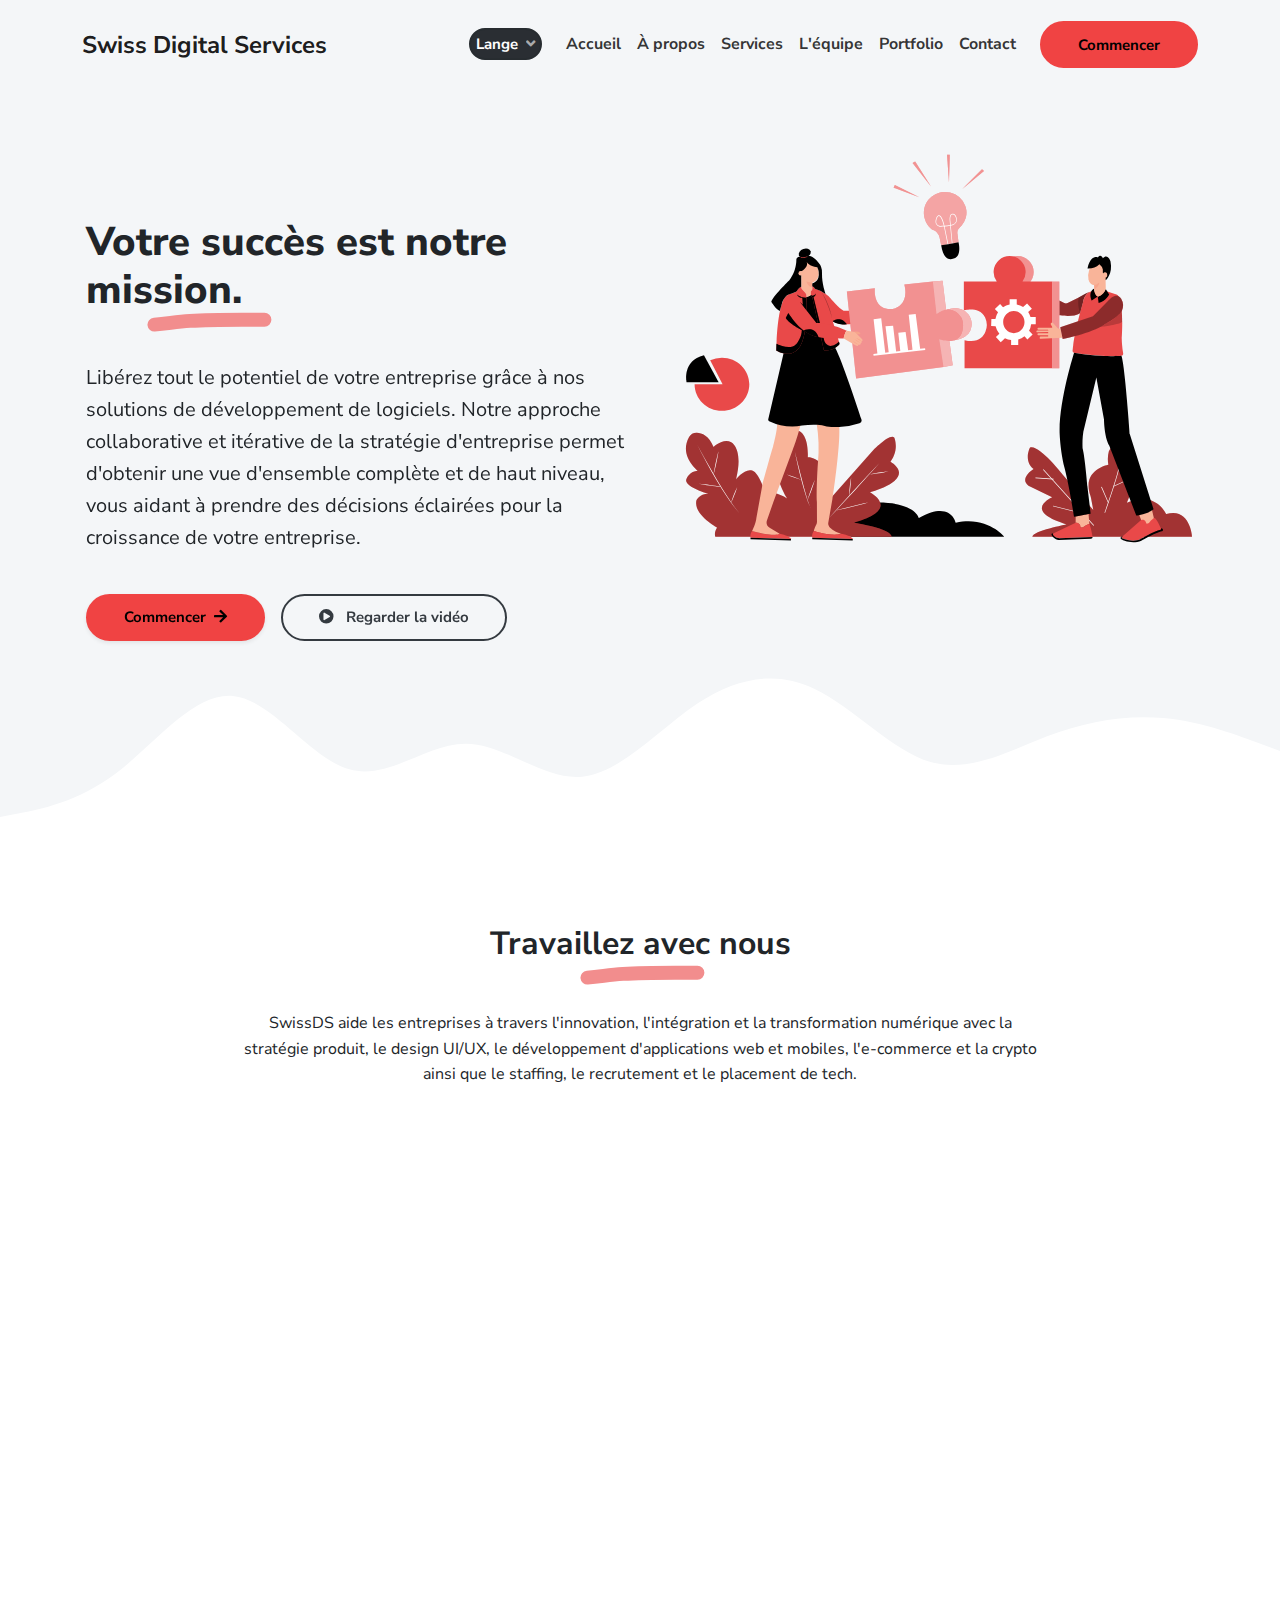
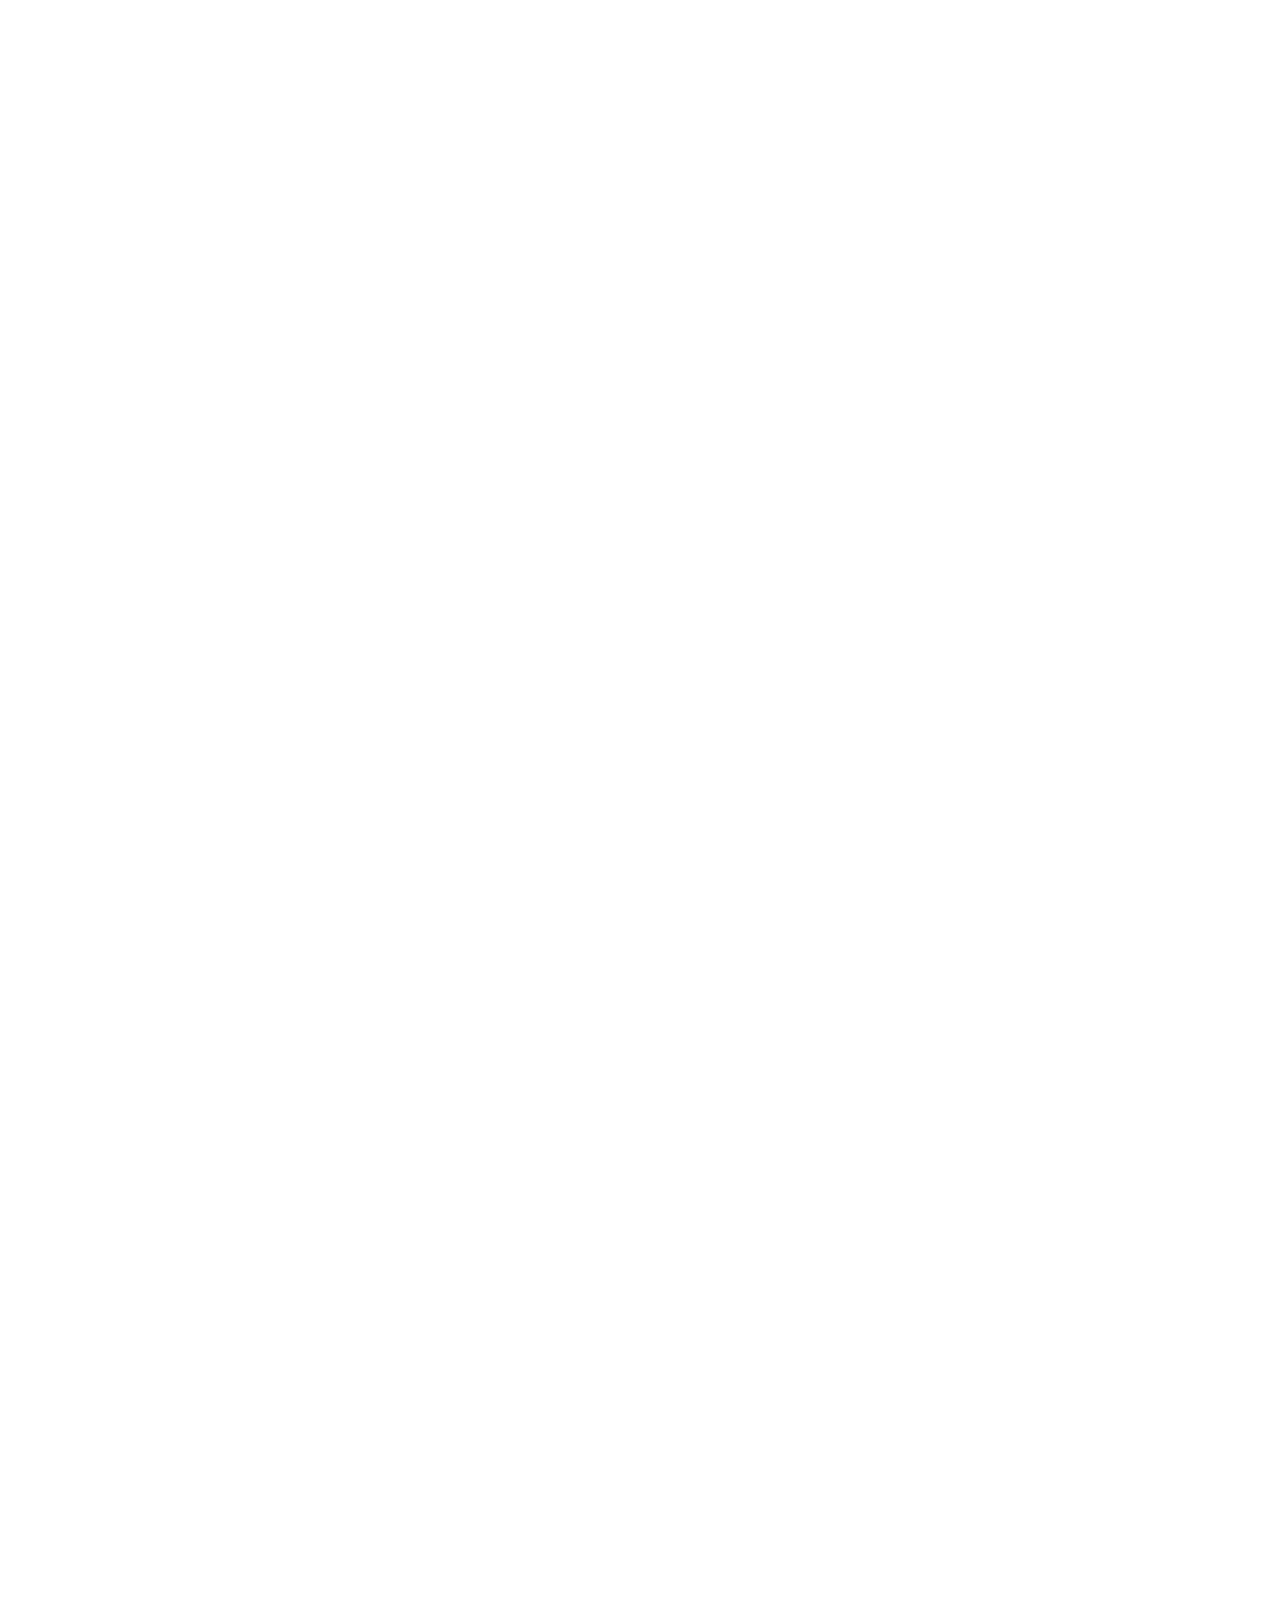
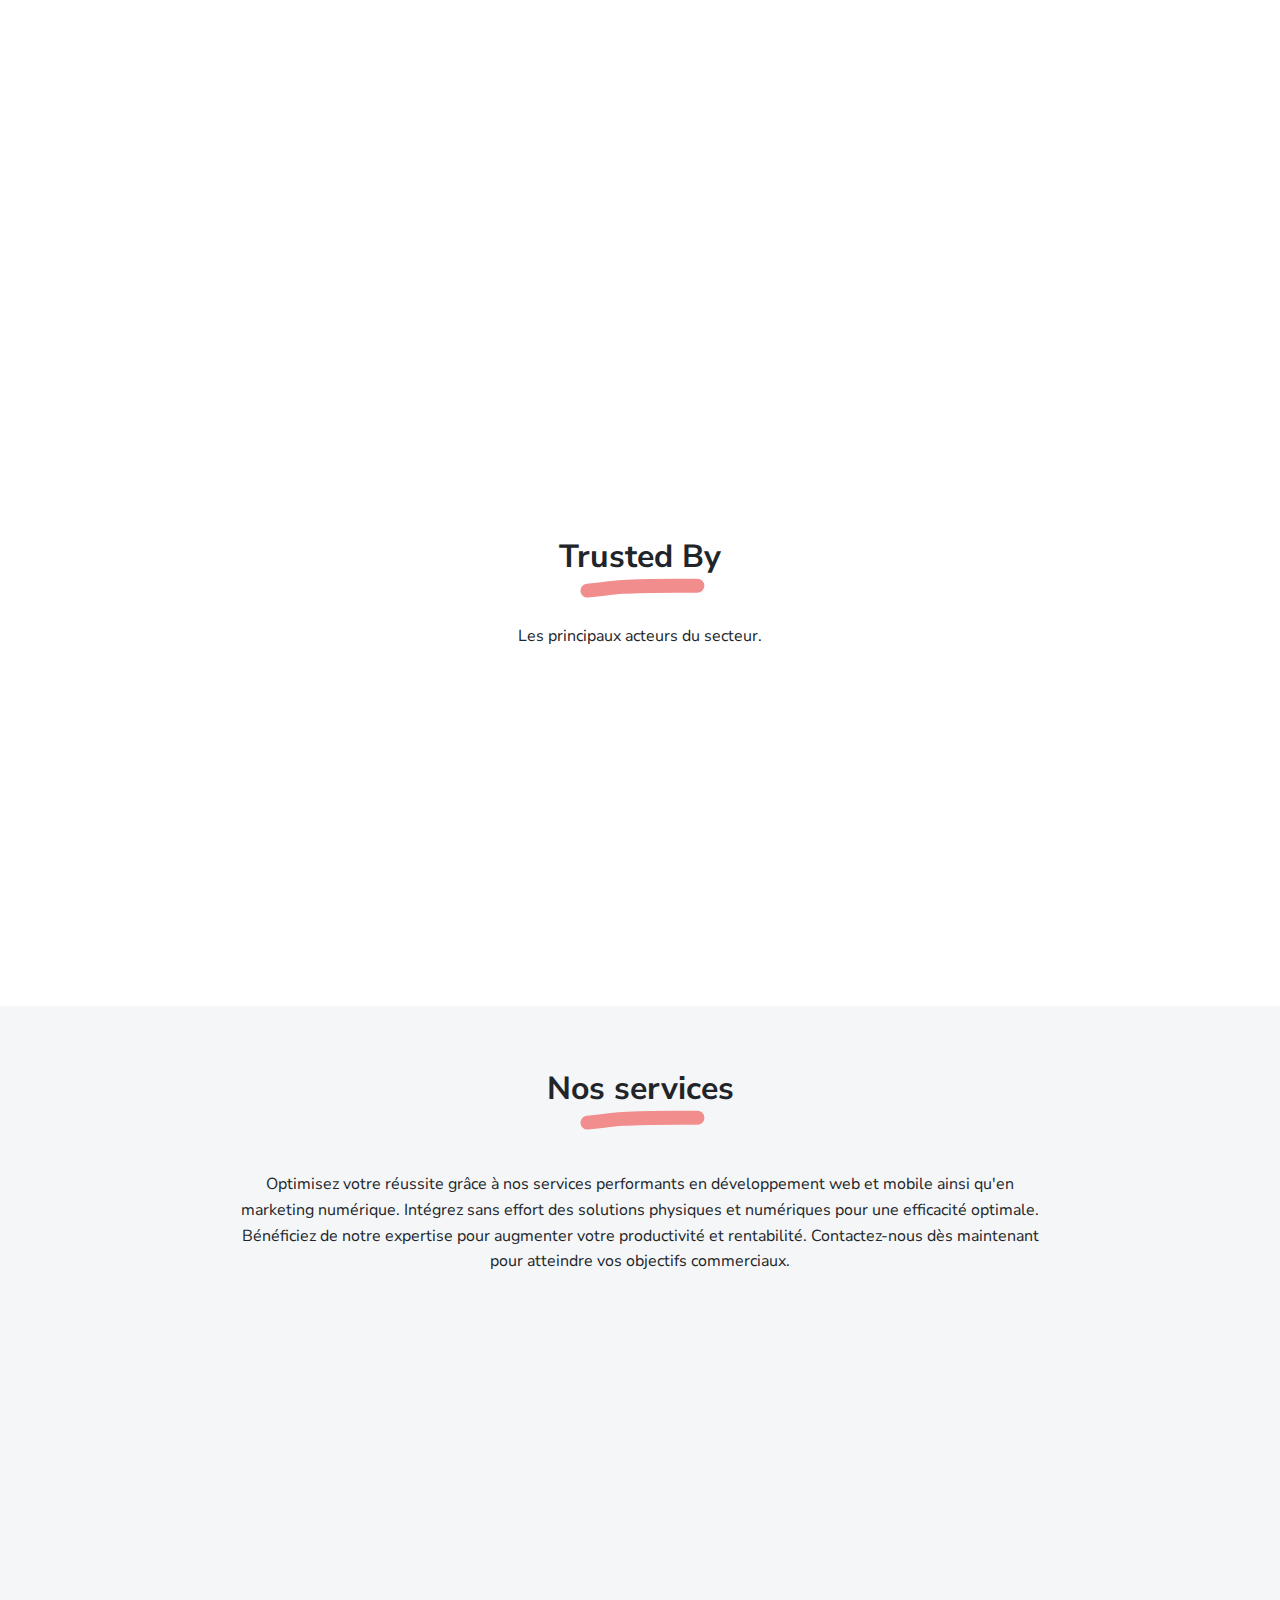
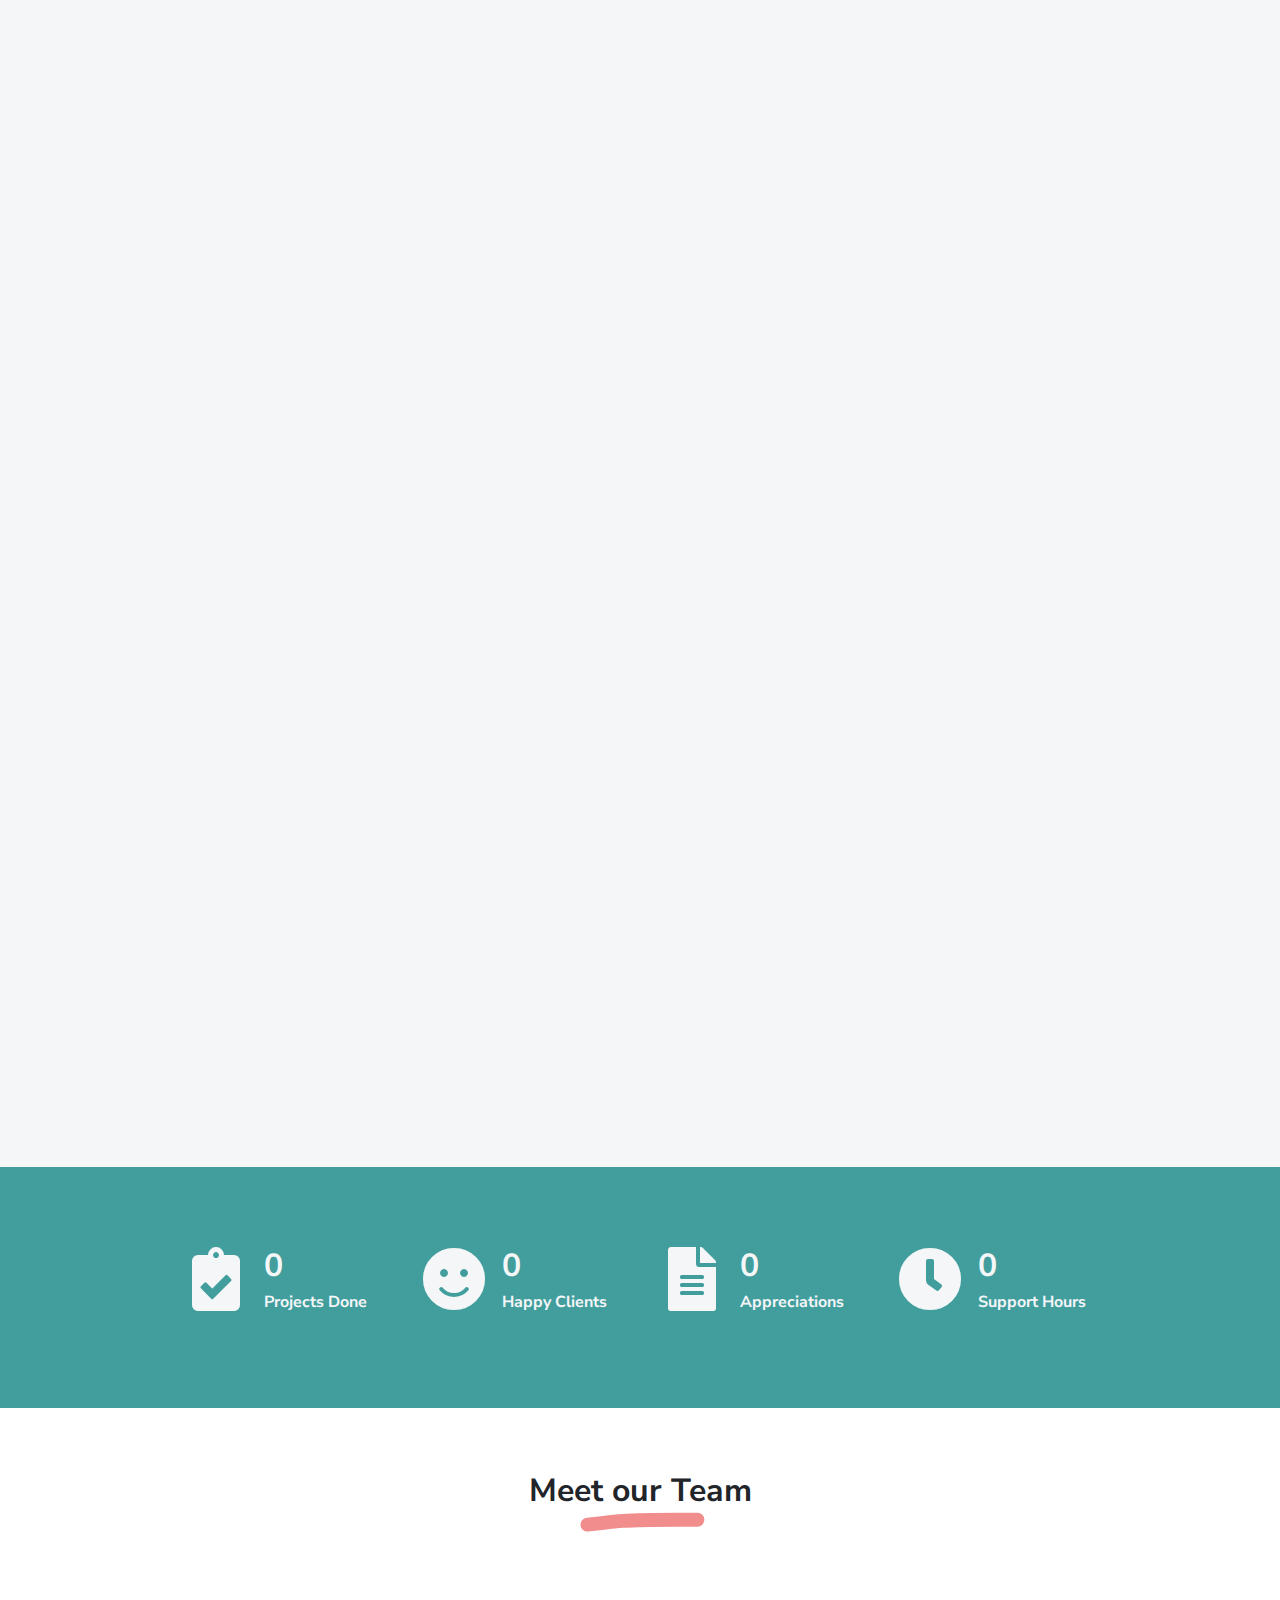
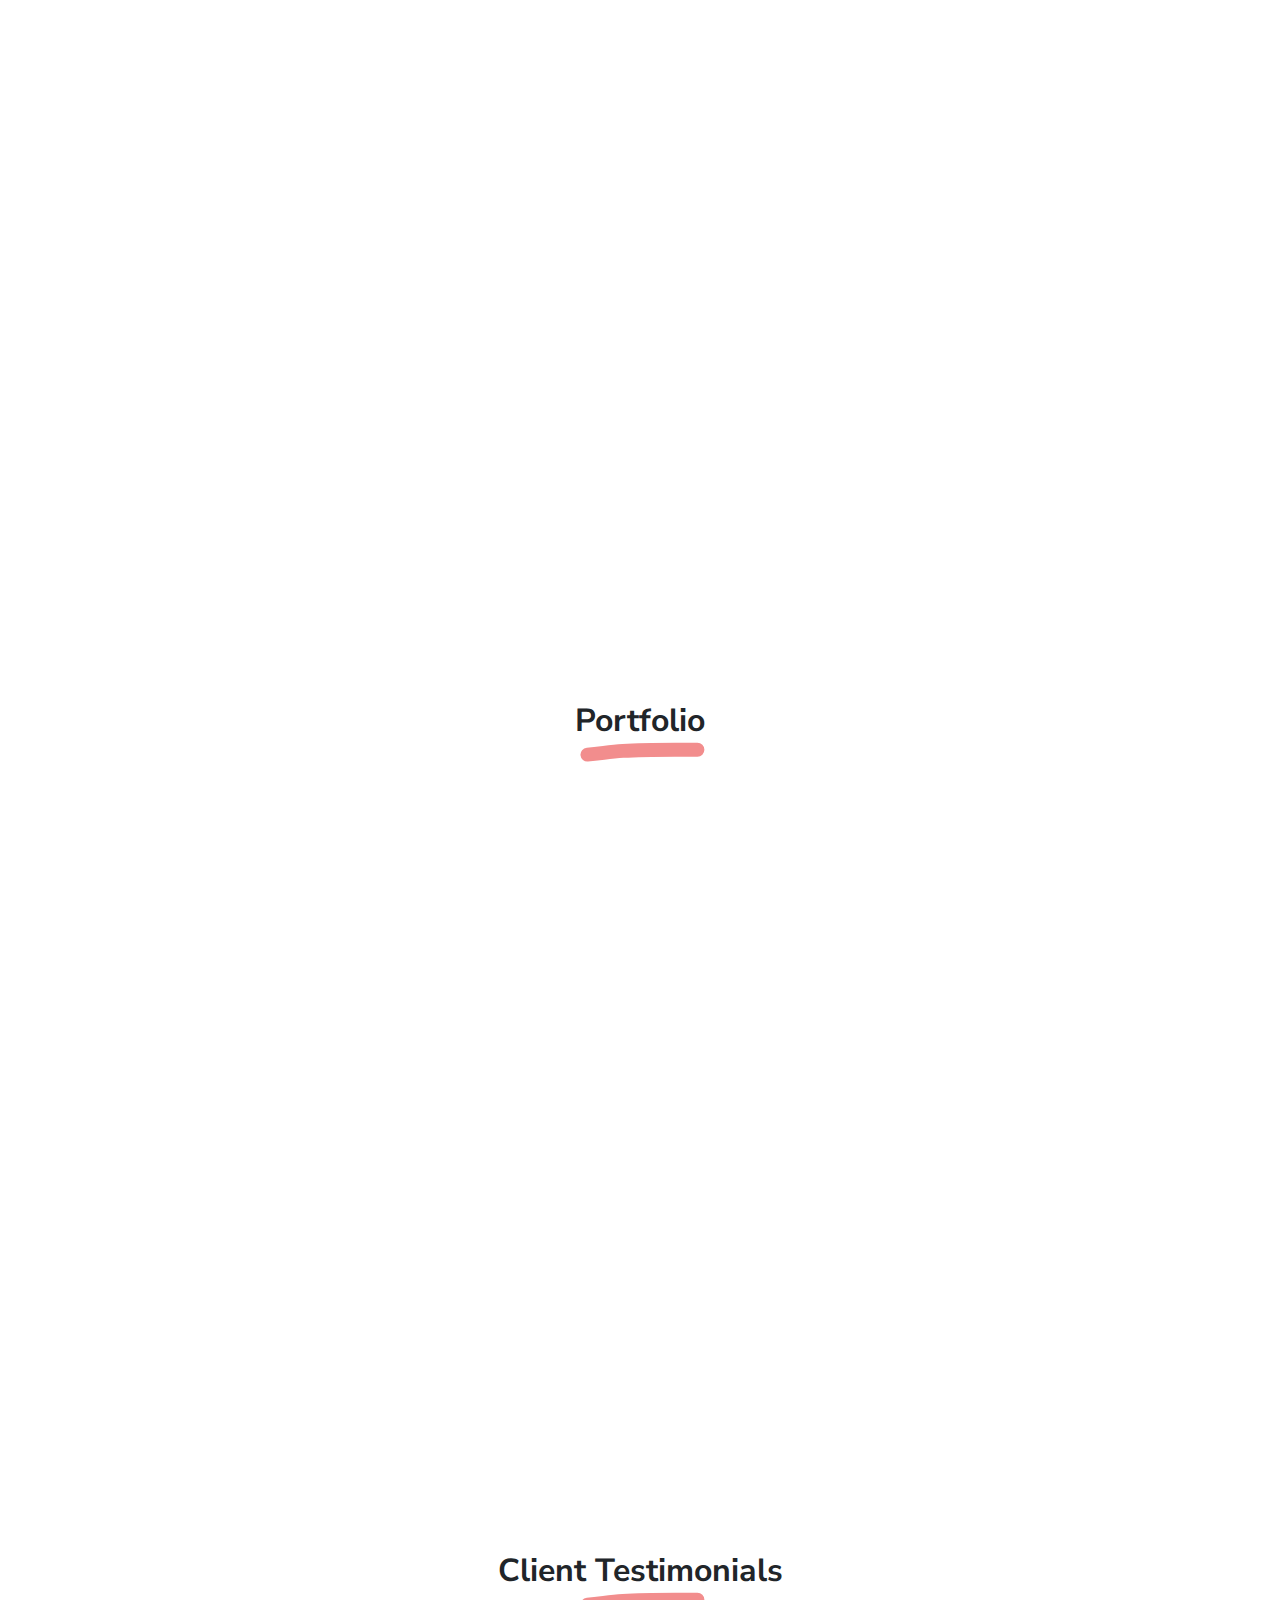
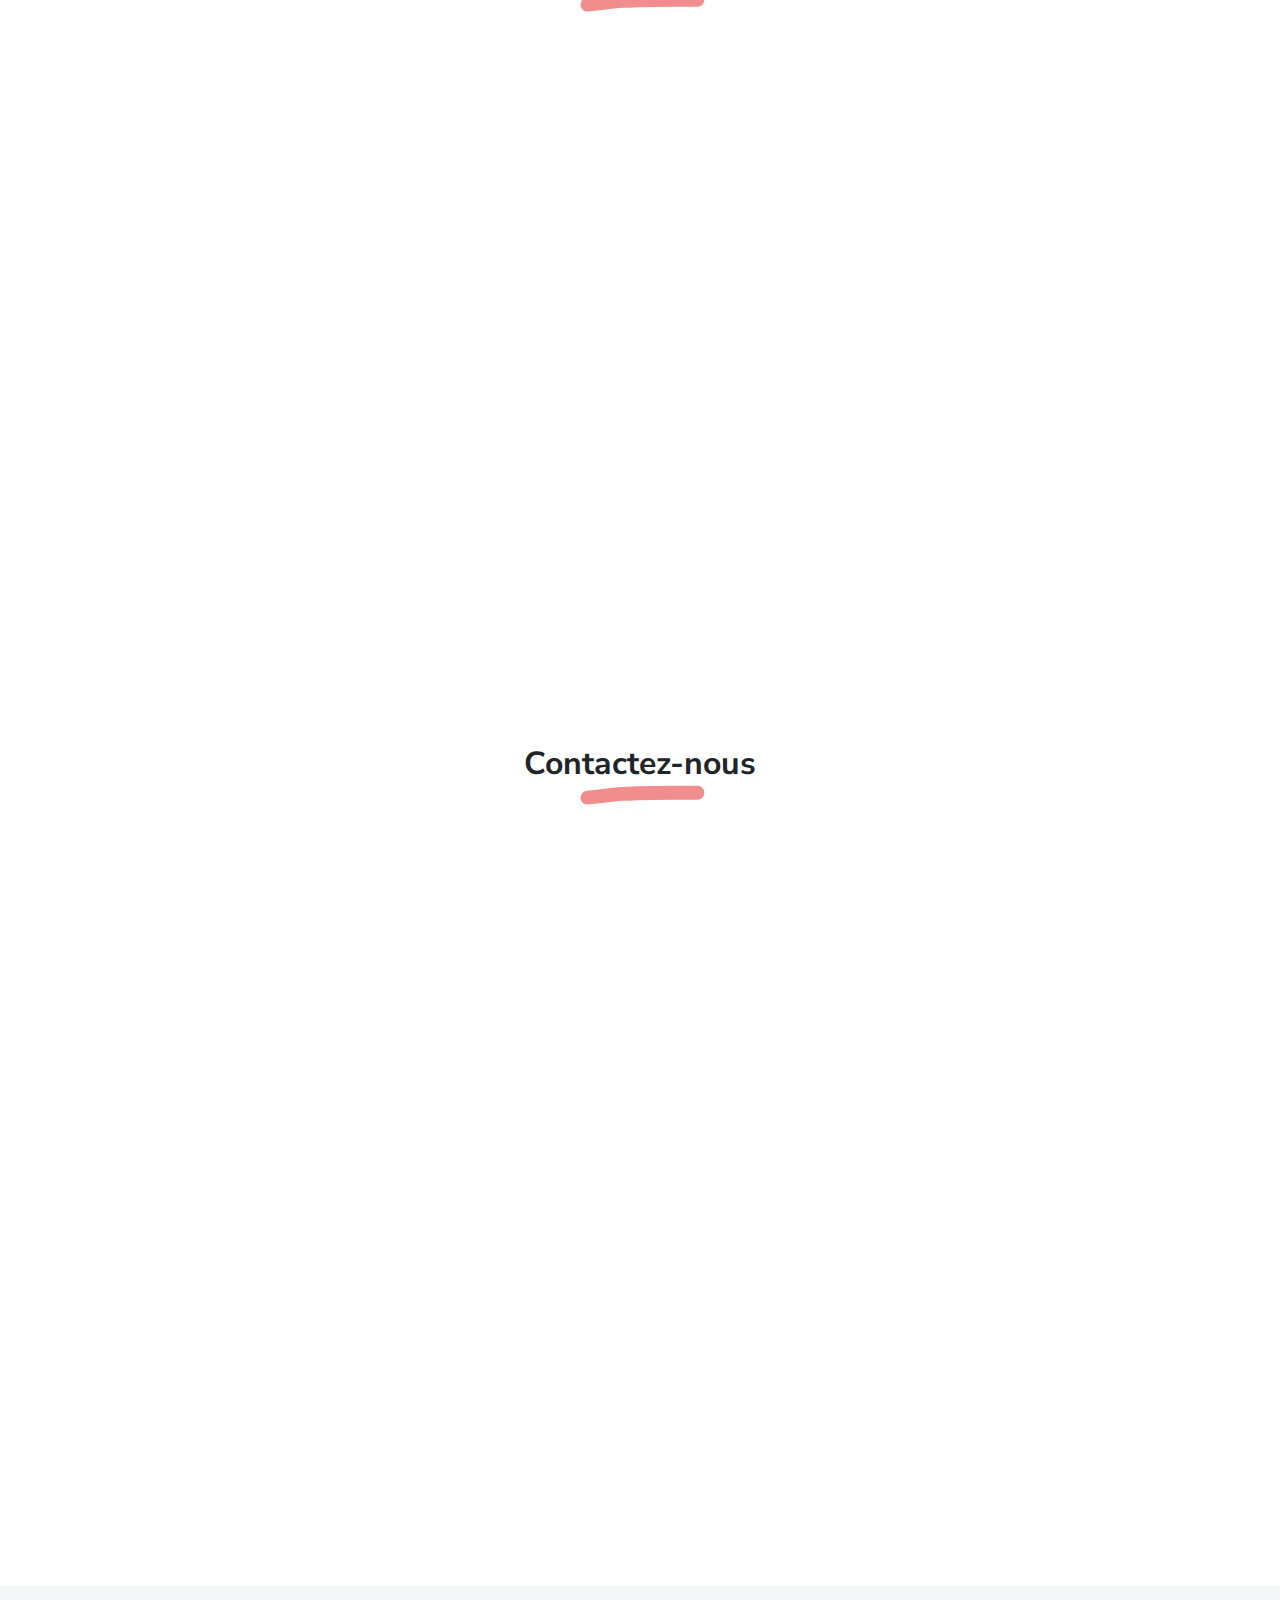
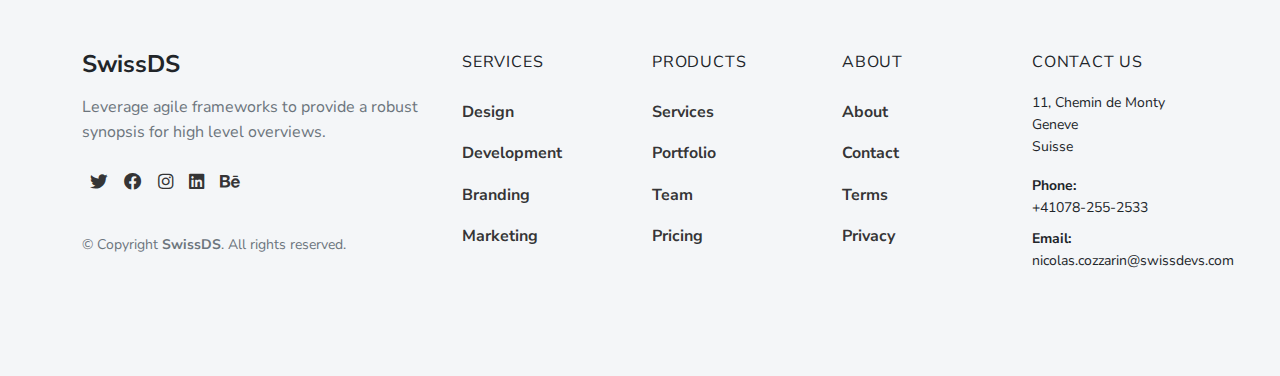
==== commit bb4a379c: "updates" ====
--- a/index.html
+++ b/index.html
@@ -567,6 +567,10 @@
               <div class="pb-1 fw-bolder">+41078-255-2533</div>
             </div>
           </div>
+          <div>
+            <div class="h5">Schedule a 15min meeting:</div>
+            <a class="btn btn-primary" id="div1" href="https://calendly.com/swissds/15min">Let's talk!</a>
+          </div>
         </div>
       </div>
     </div>
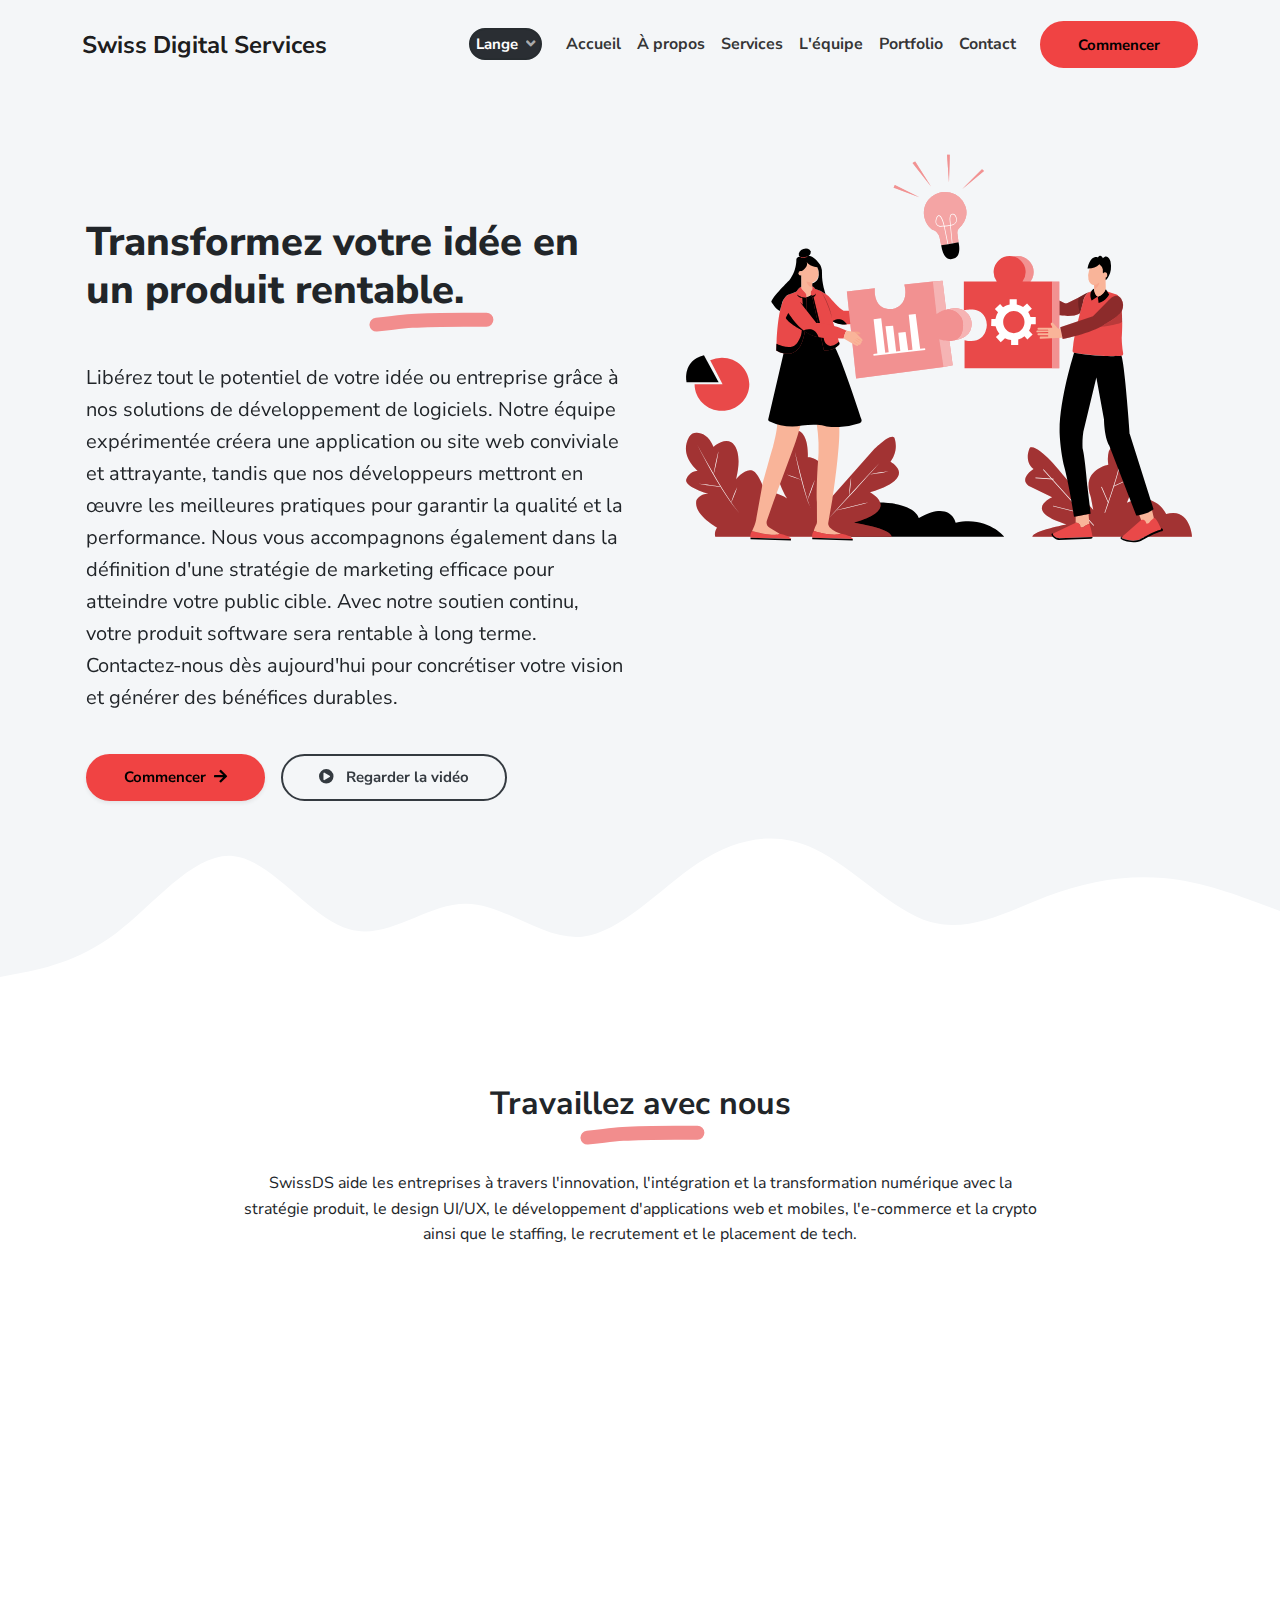
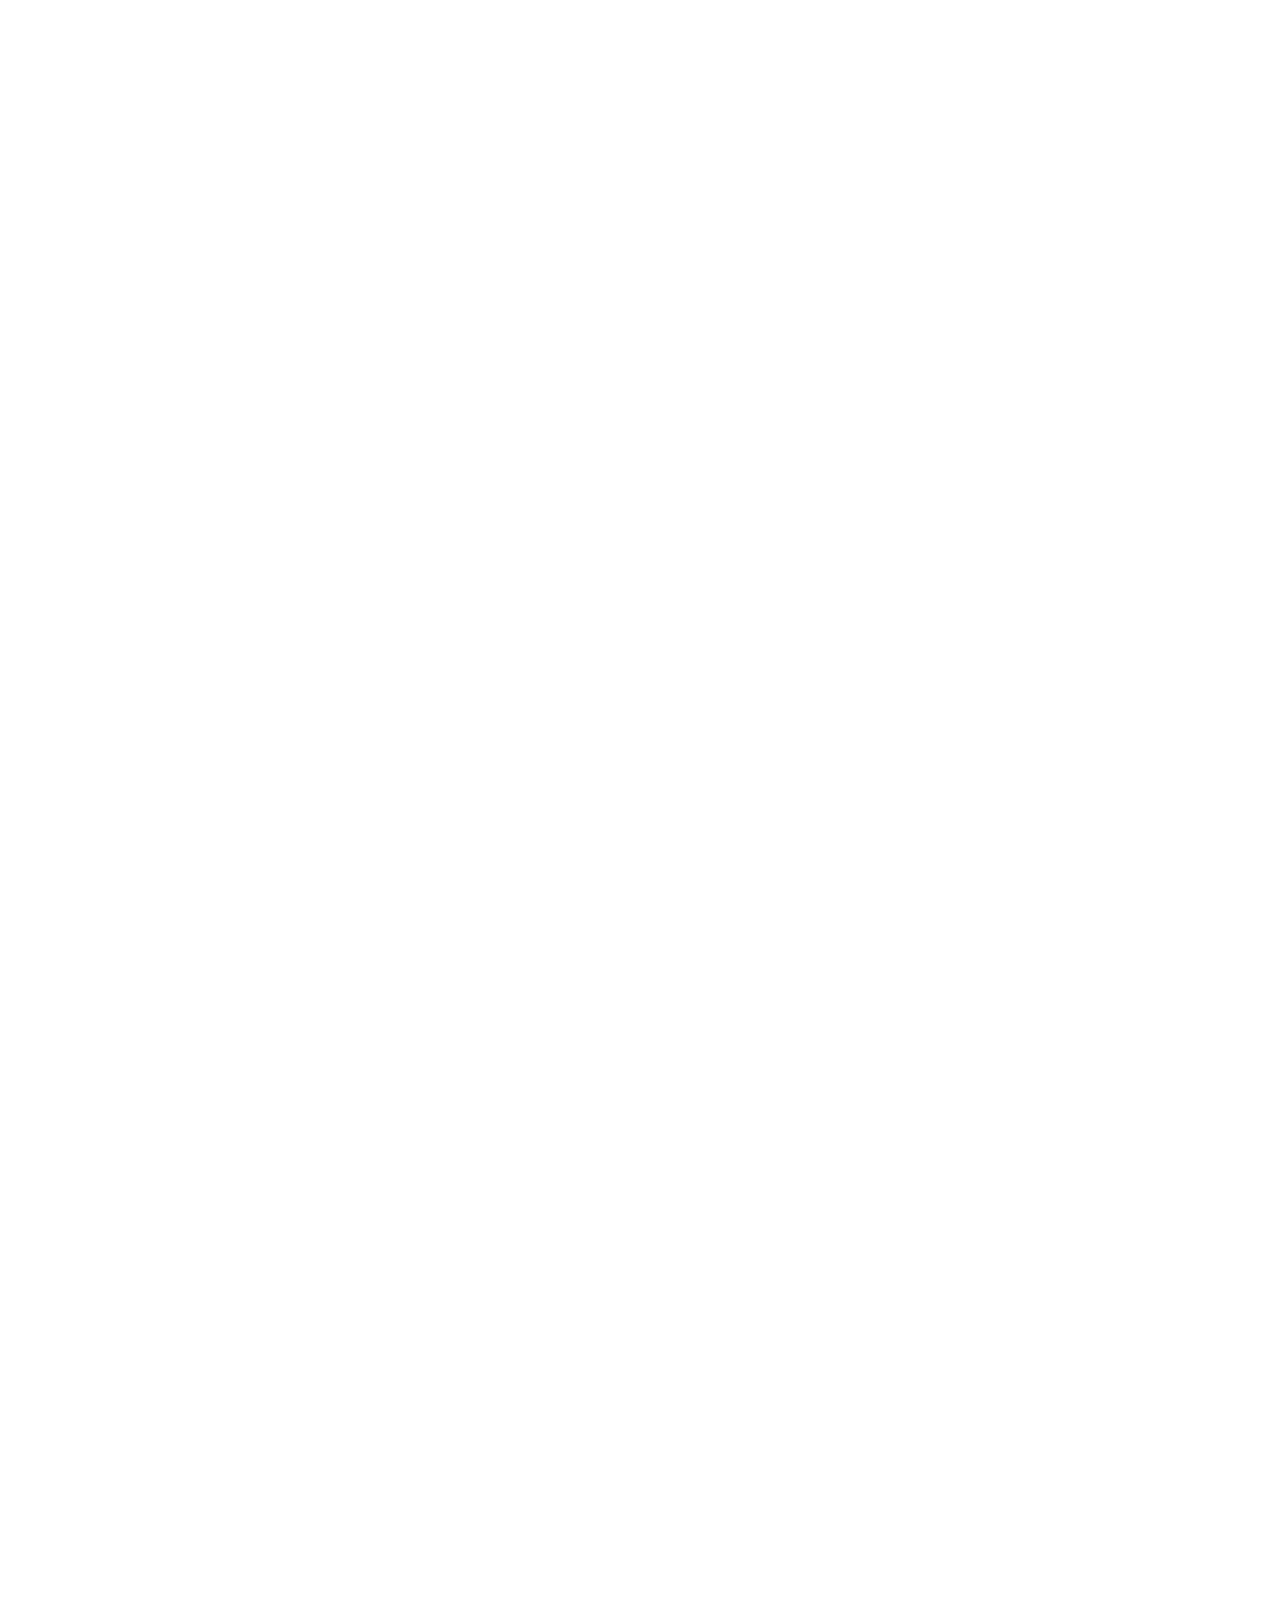
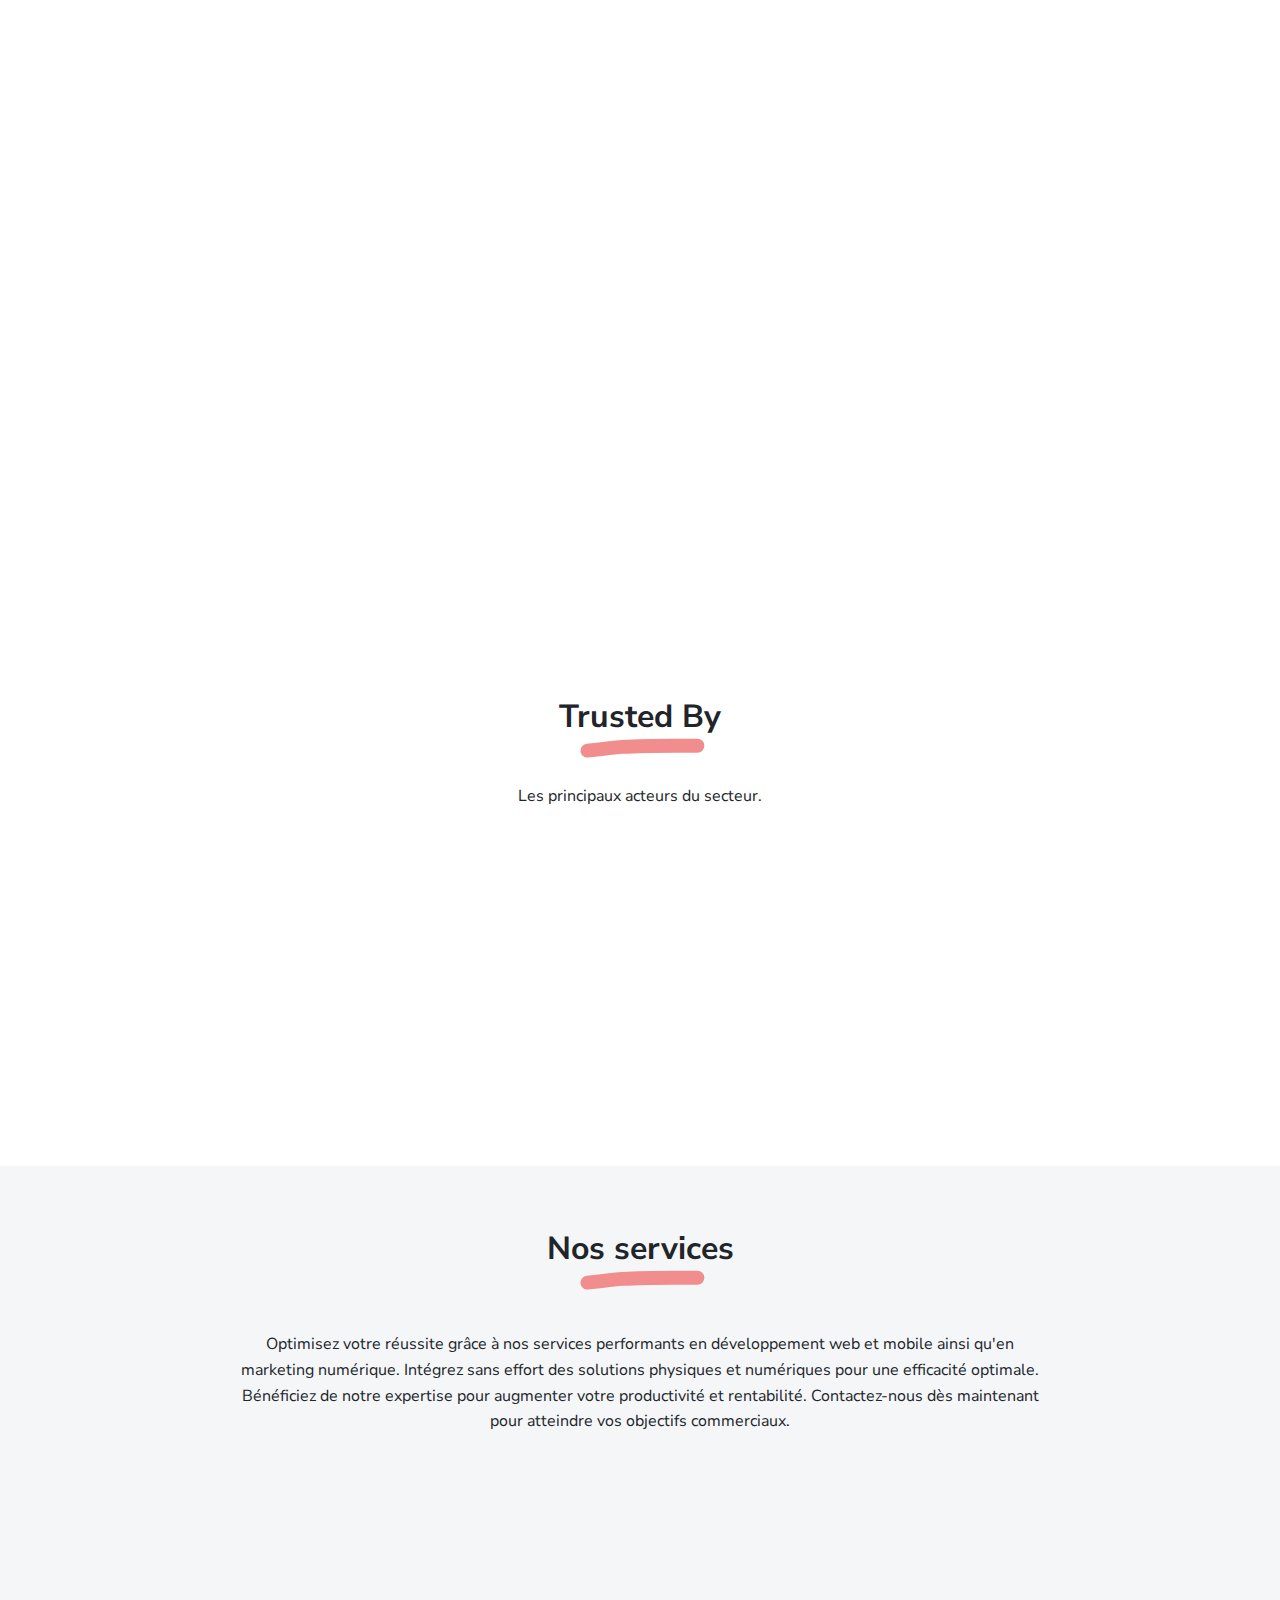
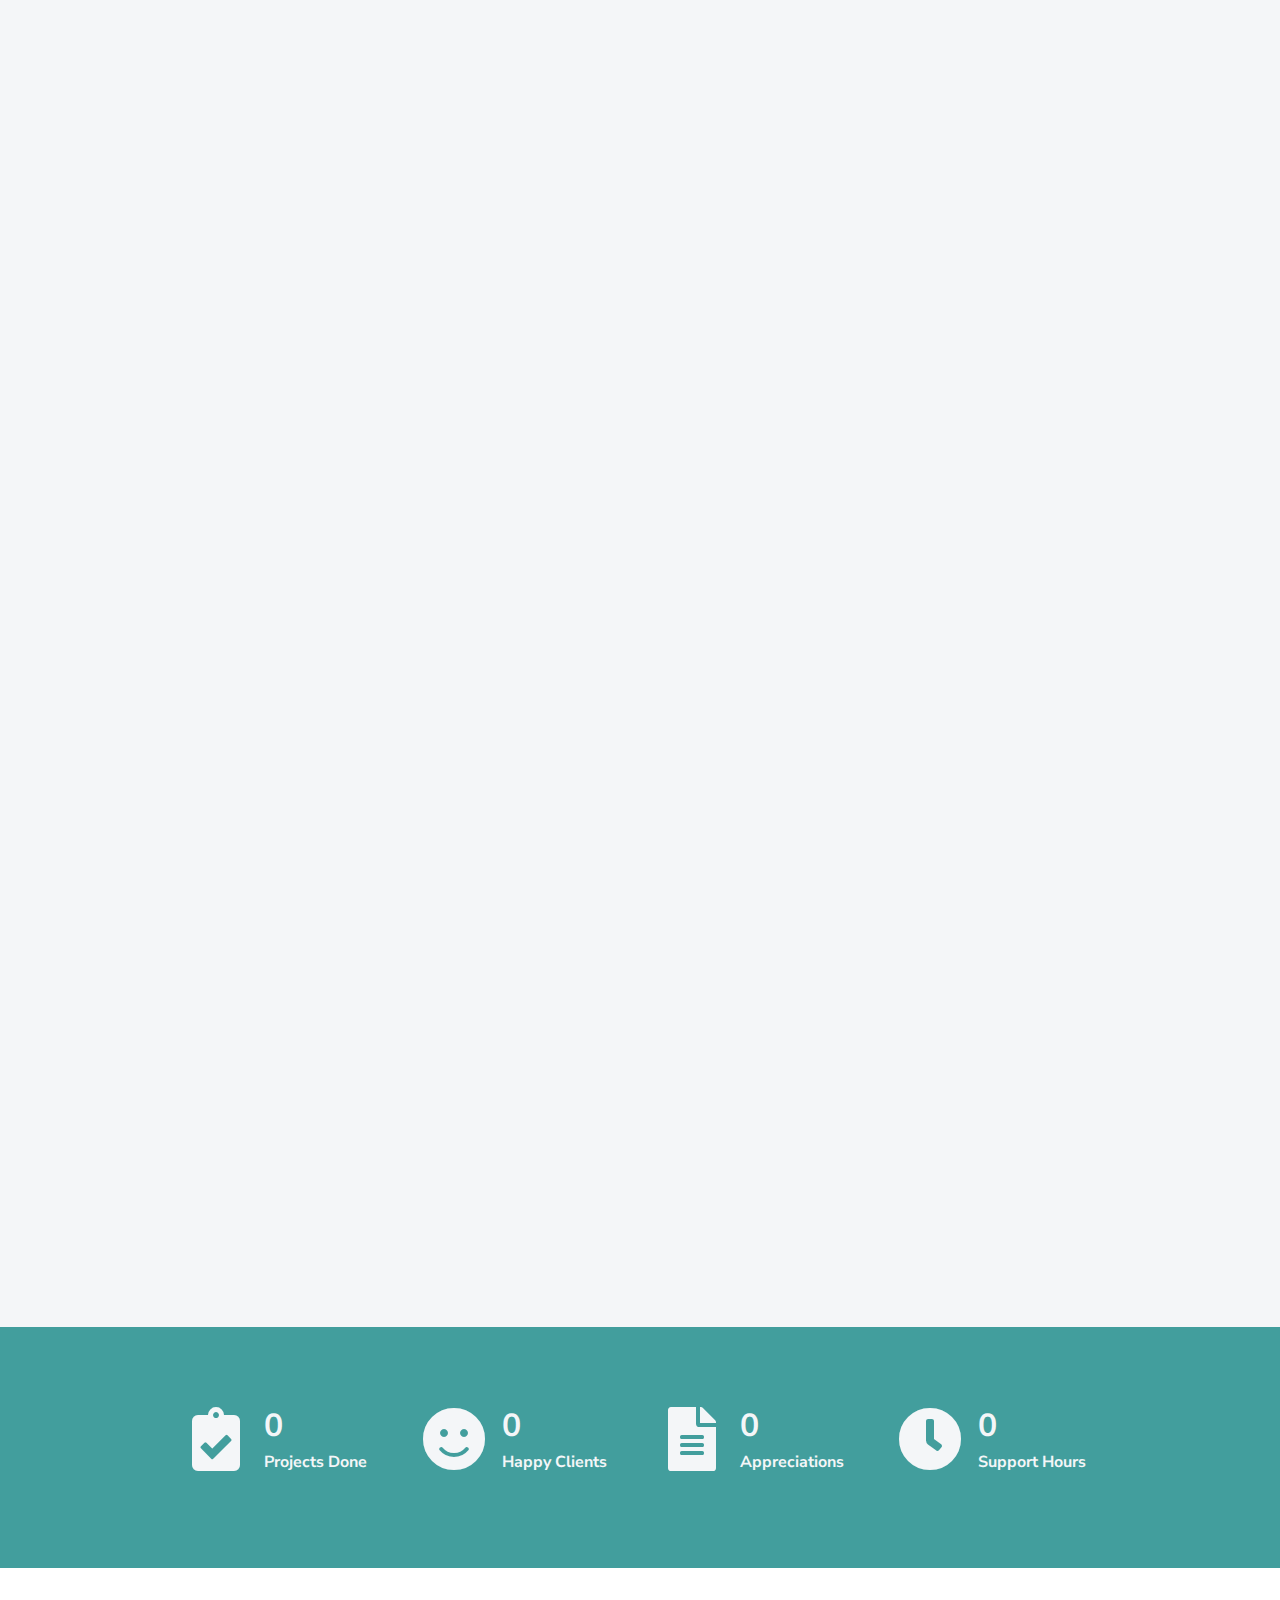
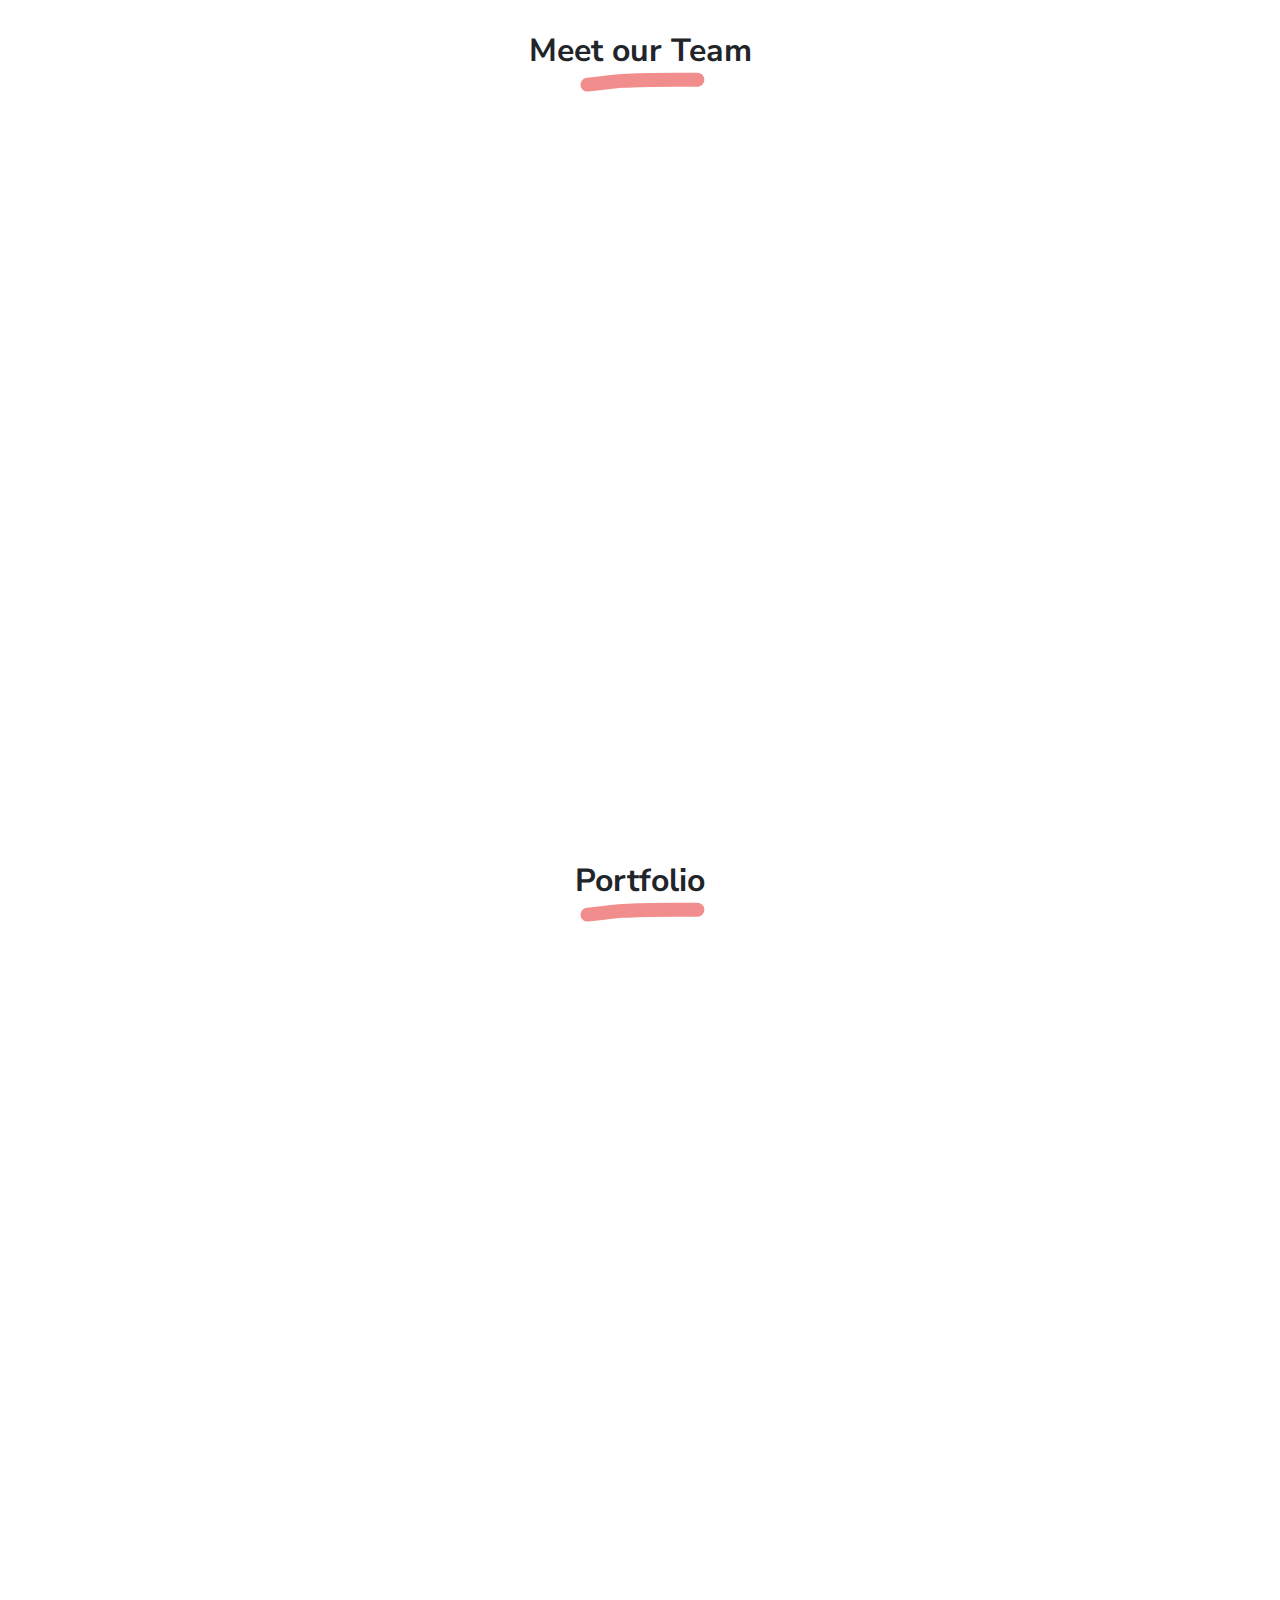
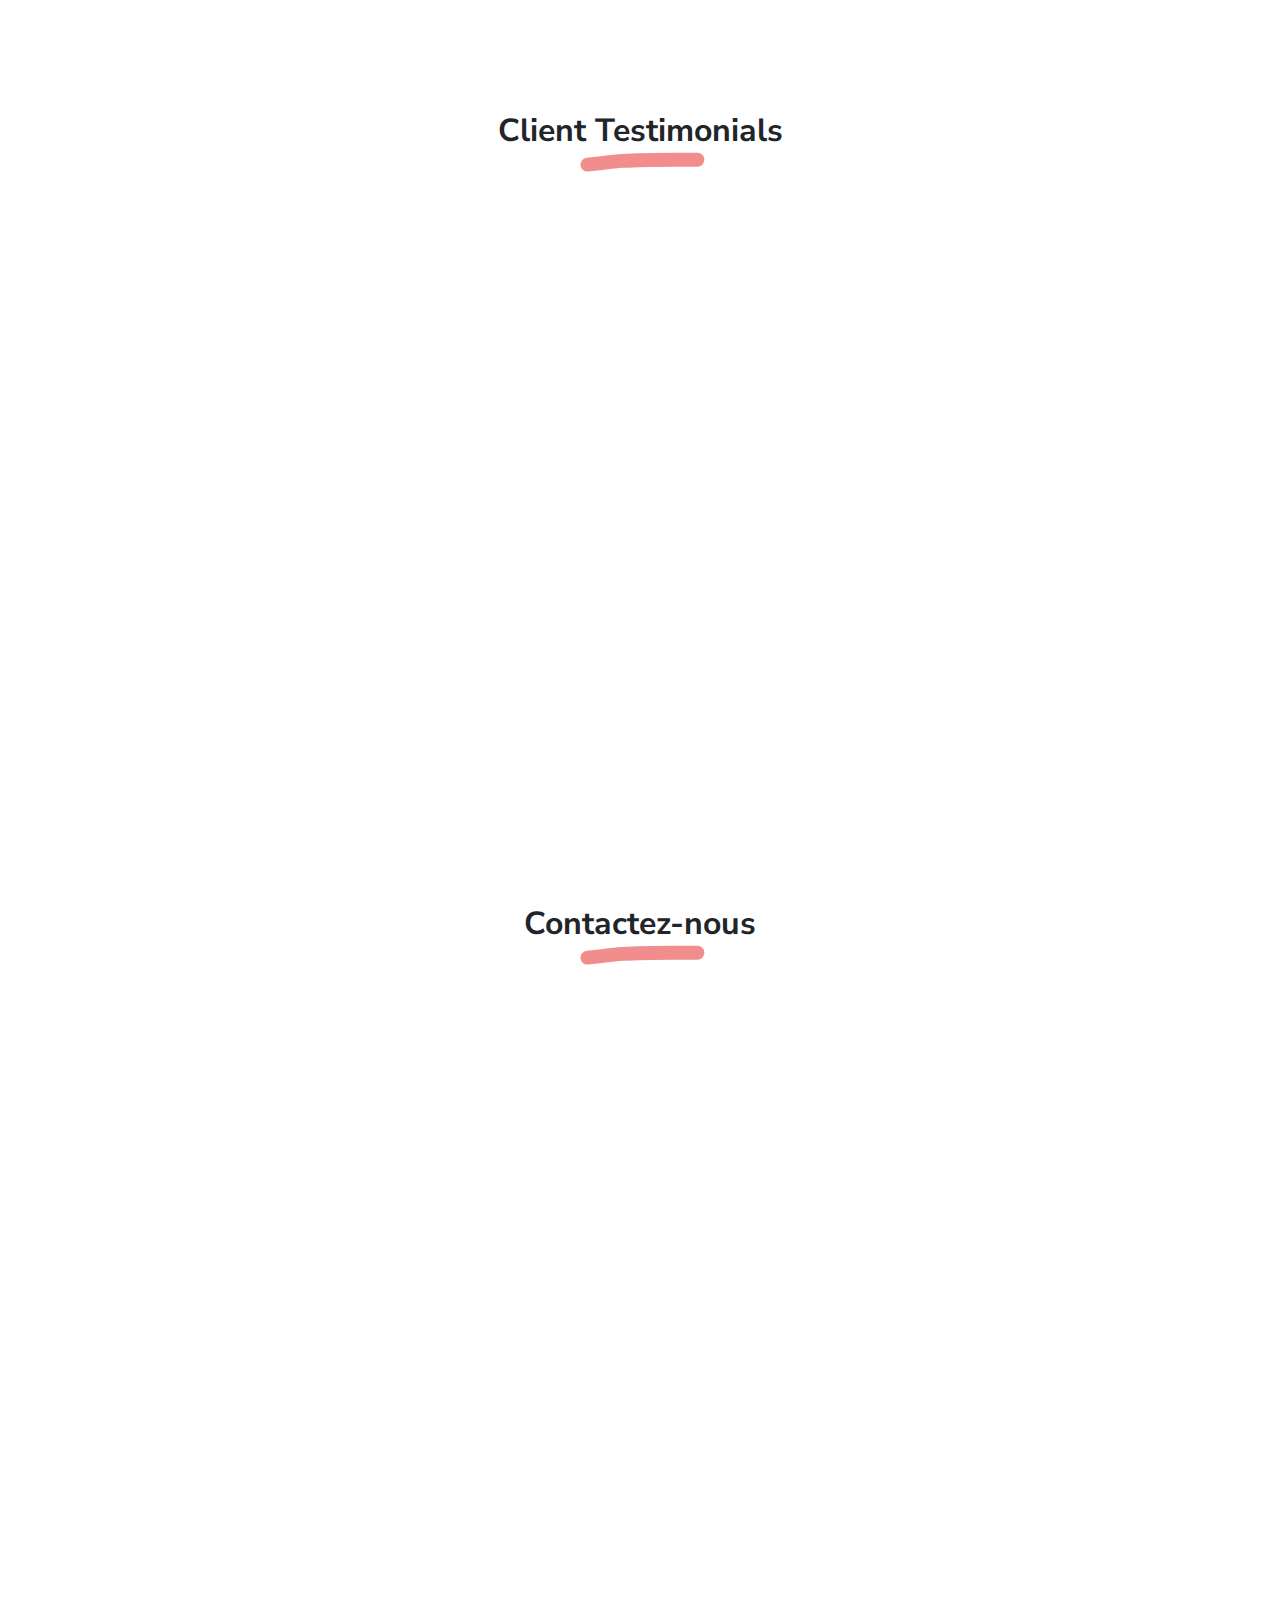
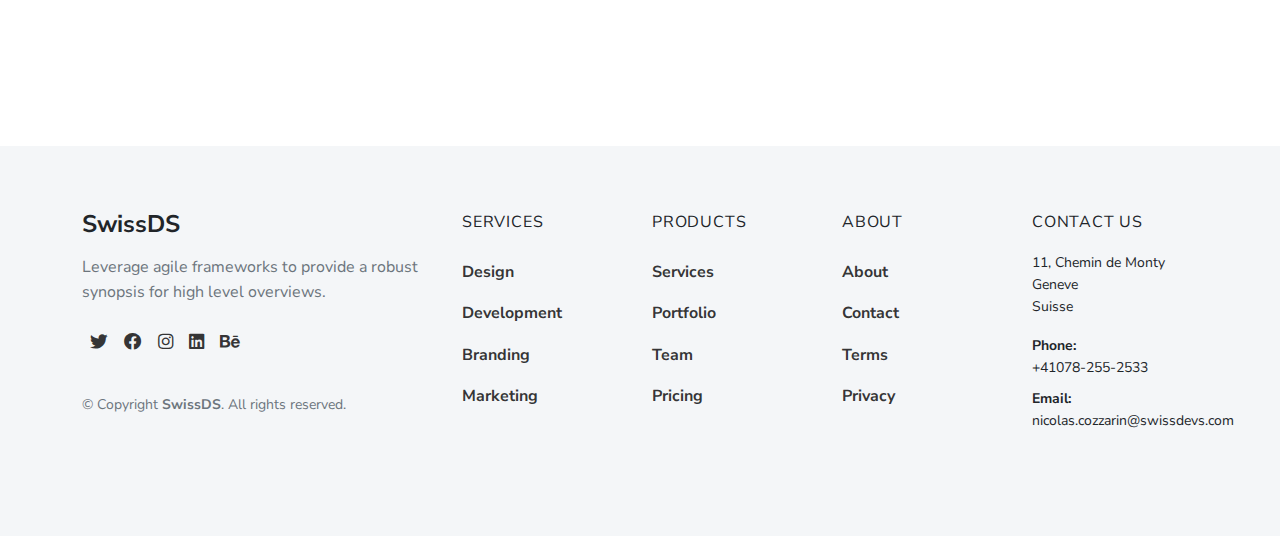
==== commit f7599e76: "italian tansaltions" ====
--- a/index.html
+++ b/index.html
@@ -67,8 +67,8 @@
       <div class="row">
         <div class="col-lg-6">
           <div class="mt-5 pt-lg-5">
-            <h1 class="intro-title marker" data-aos="fade-left" data-aos-delay="50">Votre succès est notre mission. </h1>
-            <p class="lead fw-normal mt-4" data-aos="fade-up" data-aos-delay="100">Libérez tout le potentiel de votre entreprise grâce à nos solutions de développement de logiciels. Notre approche collaborative et itérative de la stratégie d'entreprise permet d'obtenir une vue d'ensemble complète et de haut niveau, vous aidant à prendre des décisions éclairées pour la croissance de votre entreprise.</p>
+            <h1 class="intro-title marker" data-aos="fade-left" data-aos-delay="50">Transformez votre idée en un produit rentable. </h1>
+            <p class="lead fw-normal mt-4" data-aos="fade-up" data-aos-delay="100">Libérez tout le potentiel de votre idée ou entreprise grâce à nos solutions de développement de logiciels. Notre équipe expérimentée créera une application ou site web conviviale et attrayante, tandis que nos développeurs mettront en œuvre les meilleures pratiques pour garantir la qualité et la performance. Nous vous accompagnons également dans la définition d'une stratégie de marketing efficace pour atteindre votre public cible. Avec notre soutien continu, votre produit software sera rentable à long terme. Contactez-nous dès aujourd'hui pour concrétiser votre vision et générer des bénéfices durables. </p>
             <div class="mt-3" data-aos="fade-up" data-aos-delay="200"><a class="btn btn-primary shadow-sm mt-1 me-2" href="#contact">Commencer<i class="fas fa-arrow-right ms-1"></i></a><a class="btn btn-outline-secondary mt-1" data-bigpicture="{&quot;ytSrc&quot;: &quot;aqz-KE-bpKQ&quot;}" href="#"><i class="fas fa-play-circle me-1"></i> Regarder la vidéo</a></div>
           </div>
         </div>
@@ -552,7 +552,7 @@
               <div class="pb-1">Email:</div>
             </div>
             <div class="col-sm-10">
-              <div class="pb-1 fw-bolder">nicolas.cozzarin@swissdevs.com</div>
+              <div class="pb-1 fw-bolder">hello@swissds.com</div>
             </div>
             <div class="col-sm-2">
               <div class="pb-1">Skype:</div>
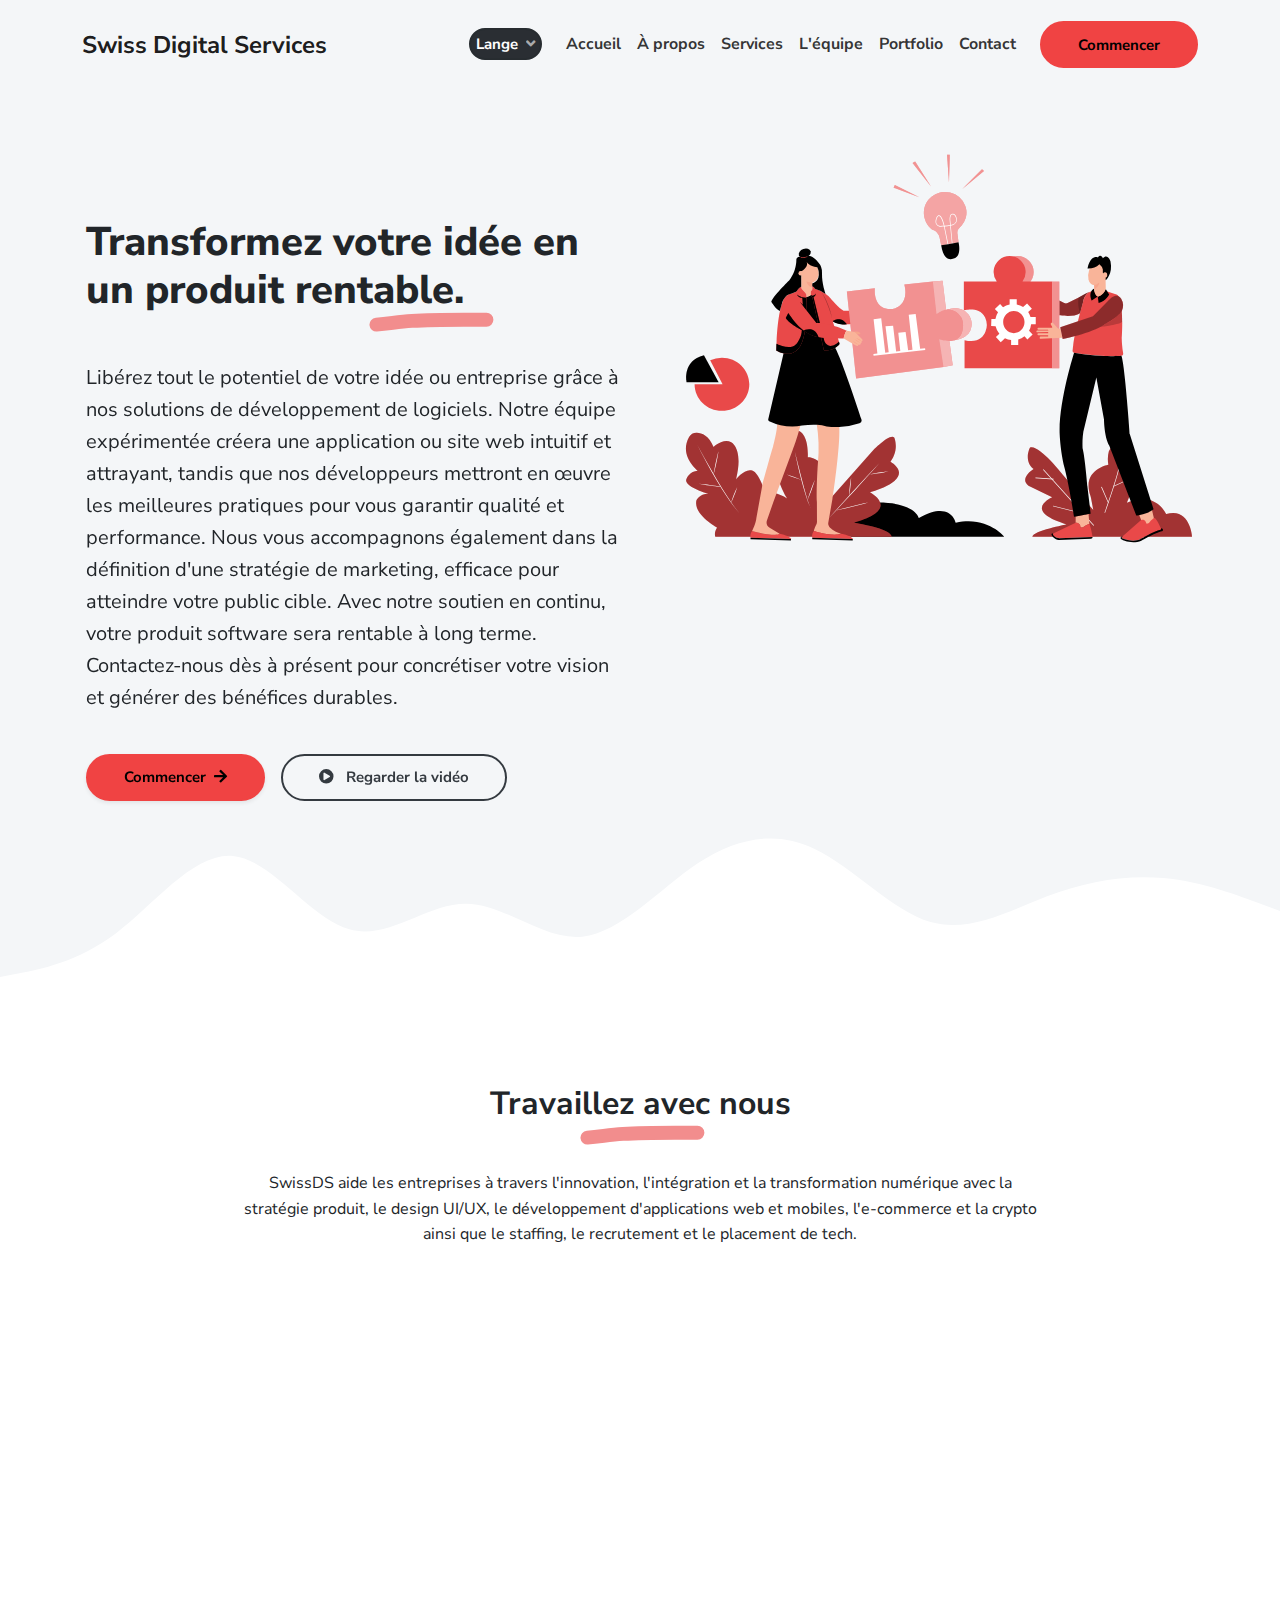
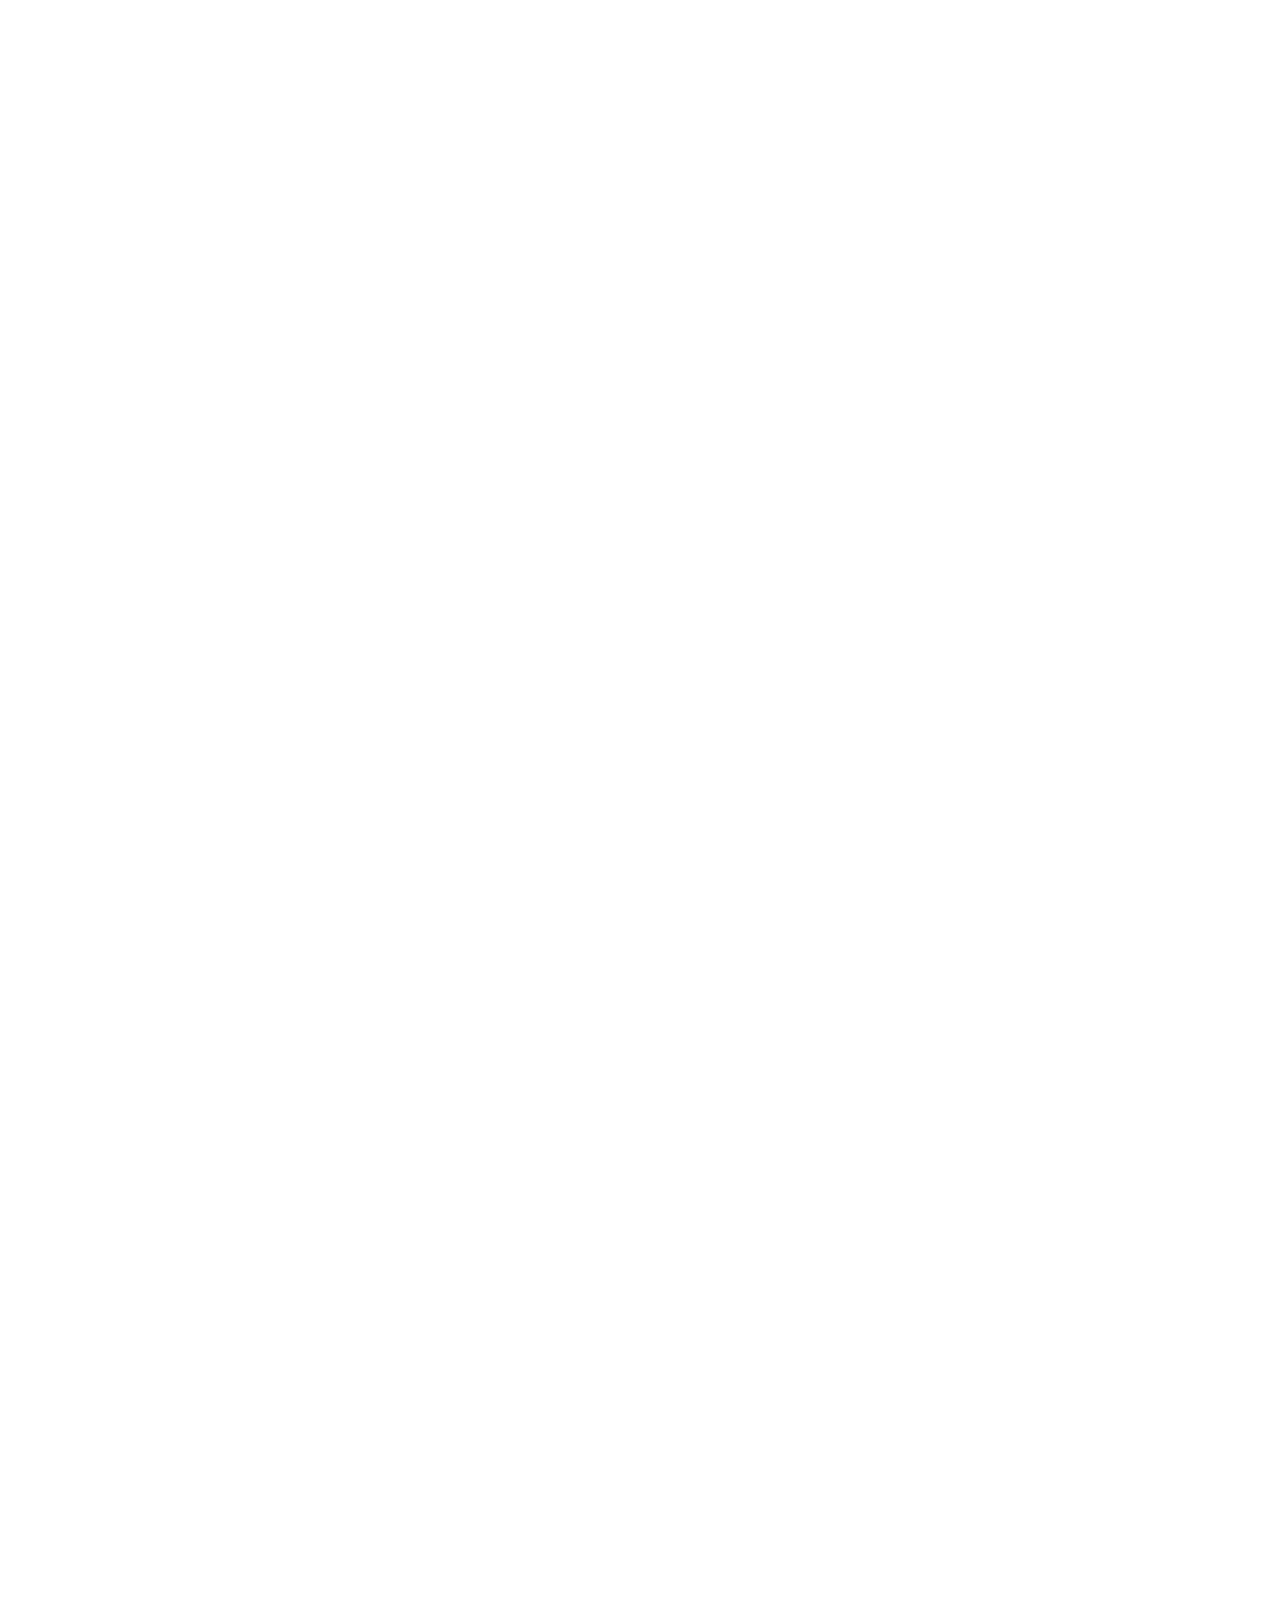
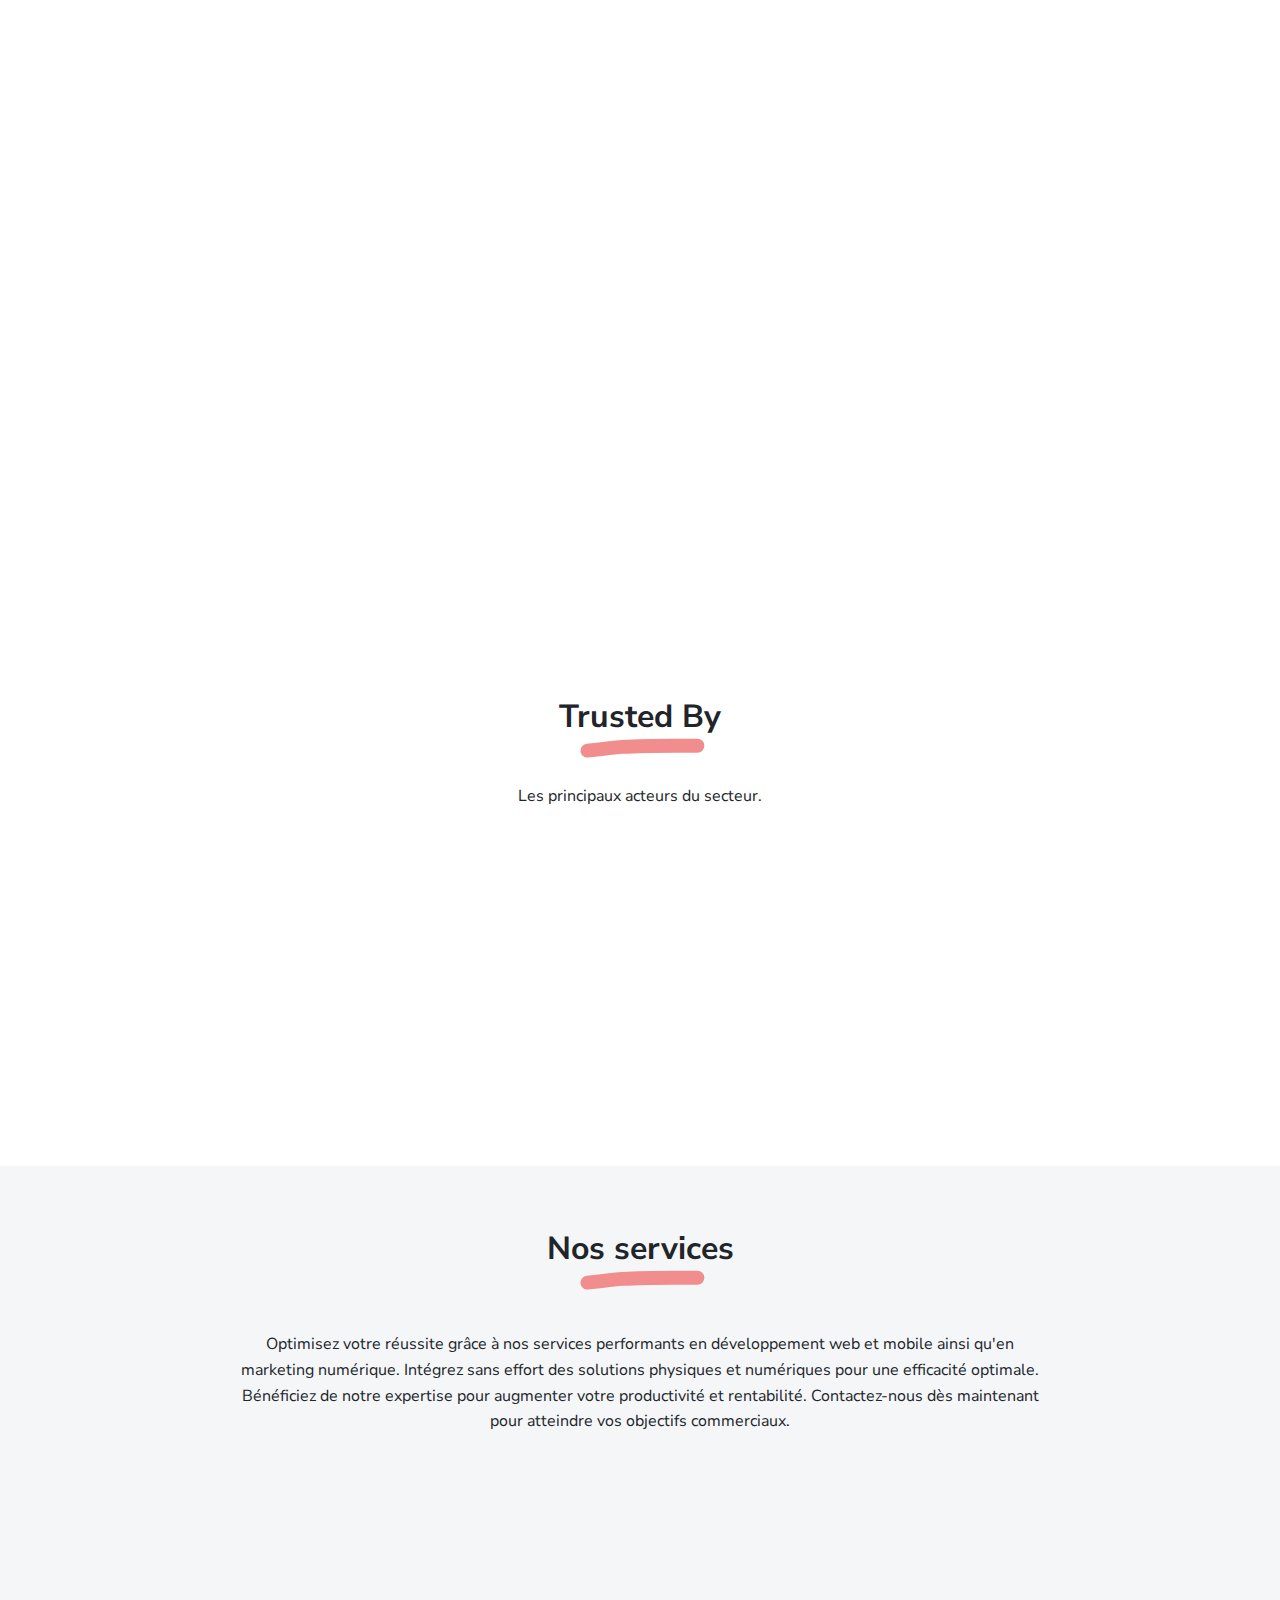
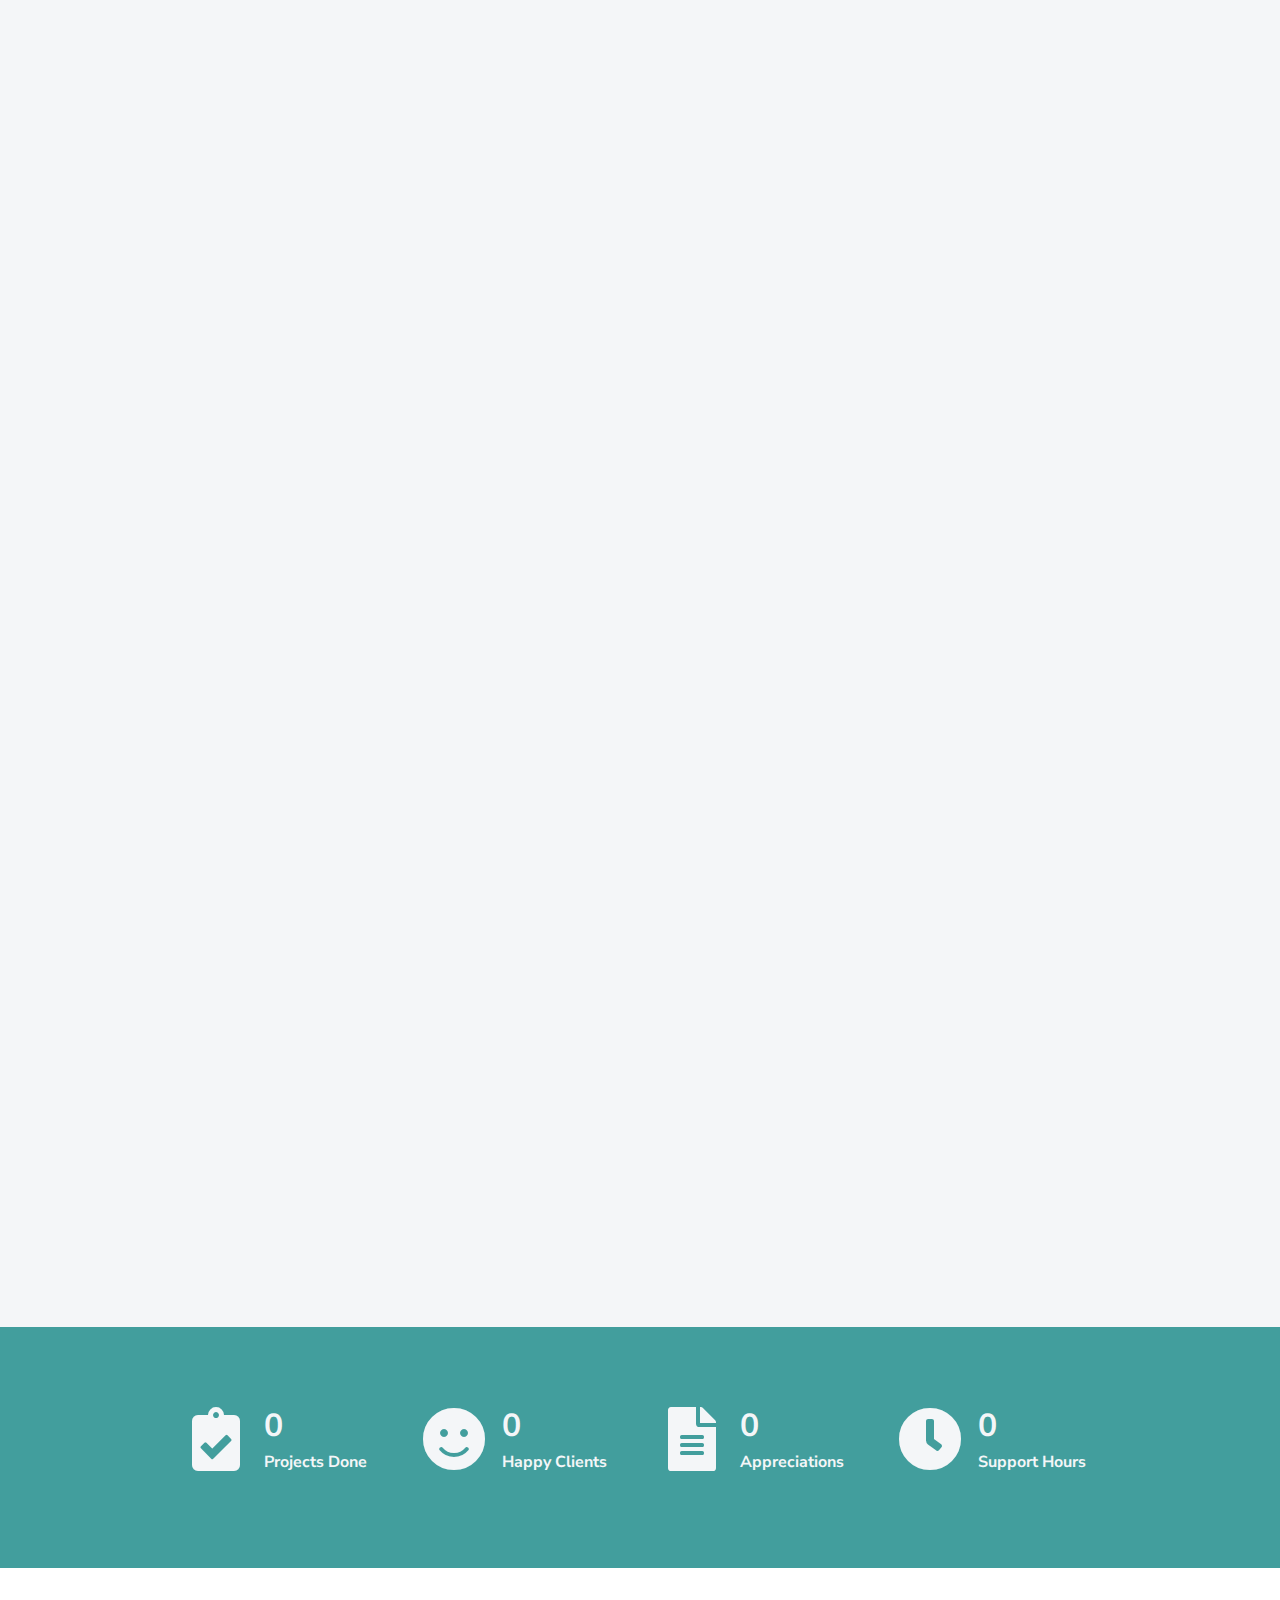
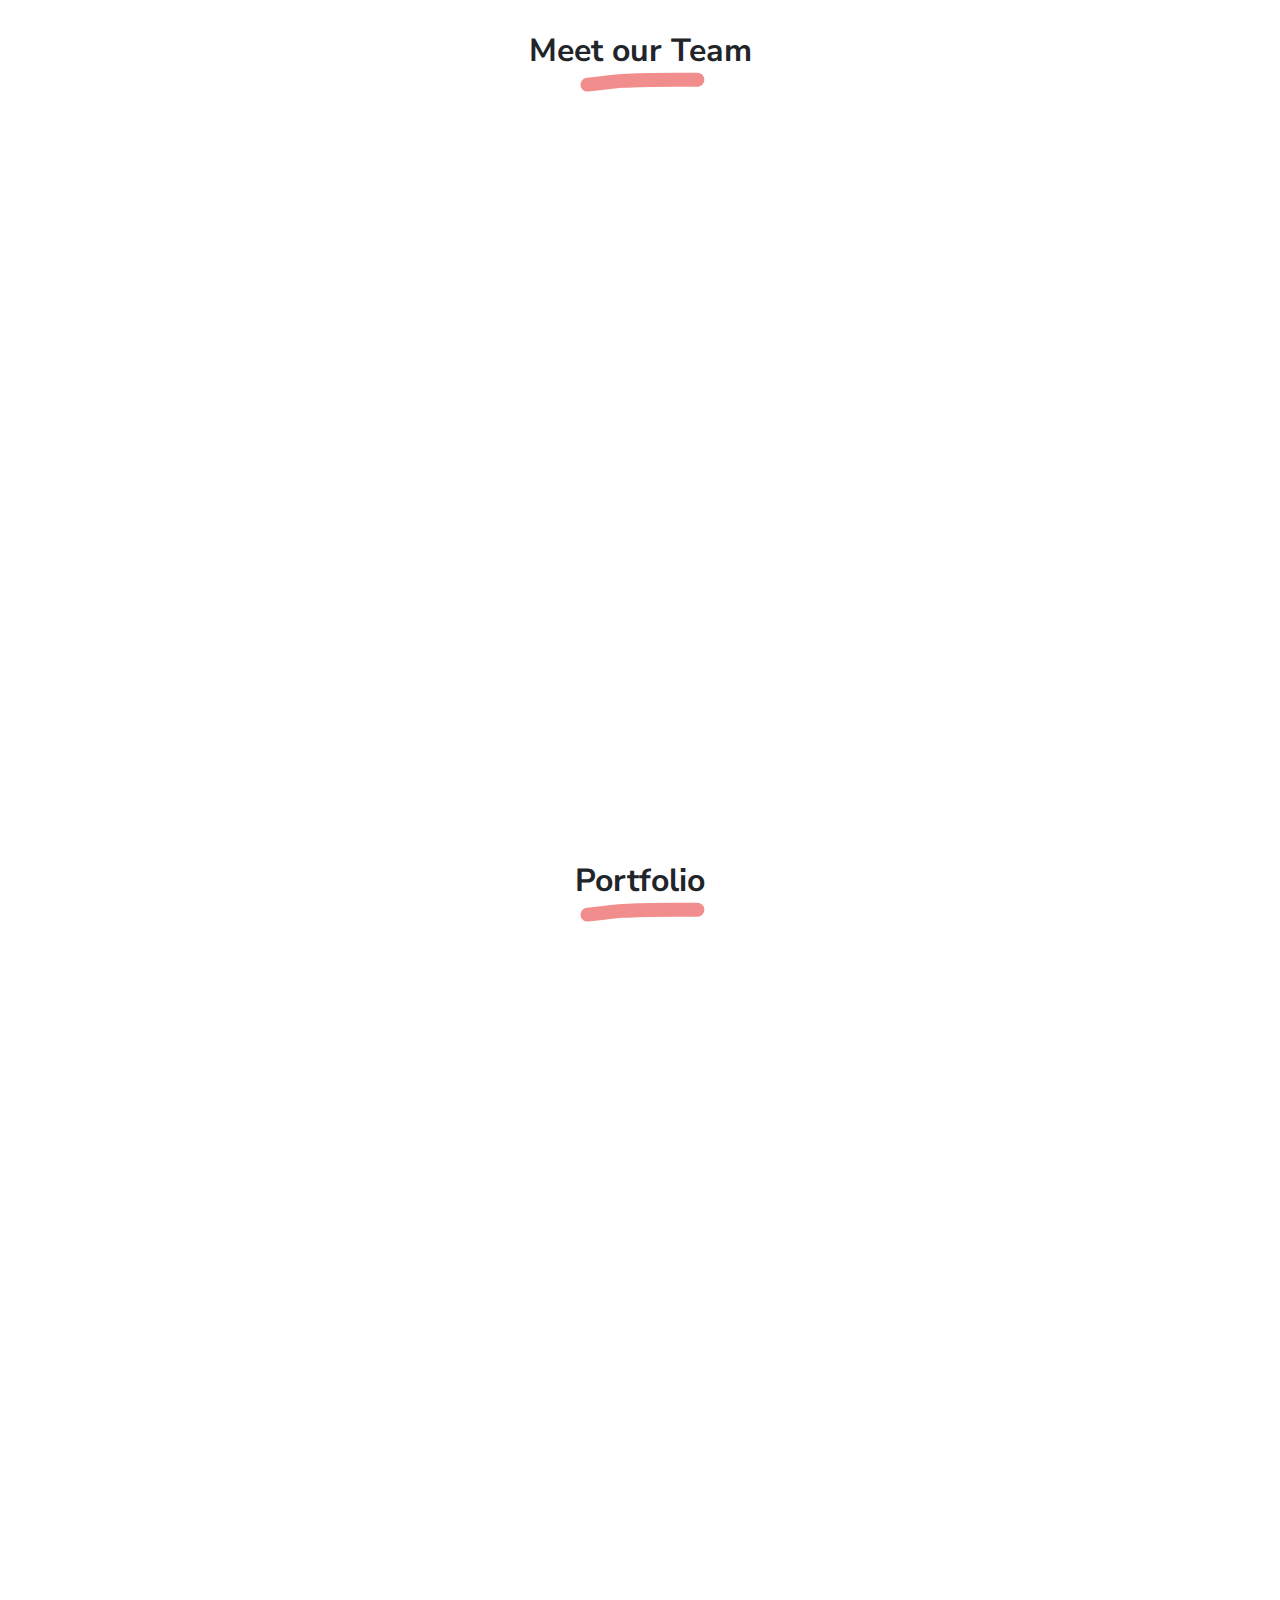
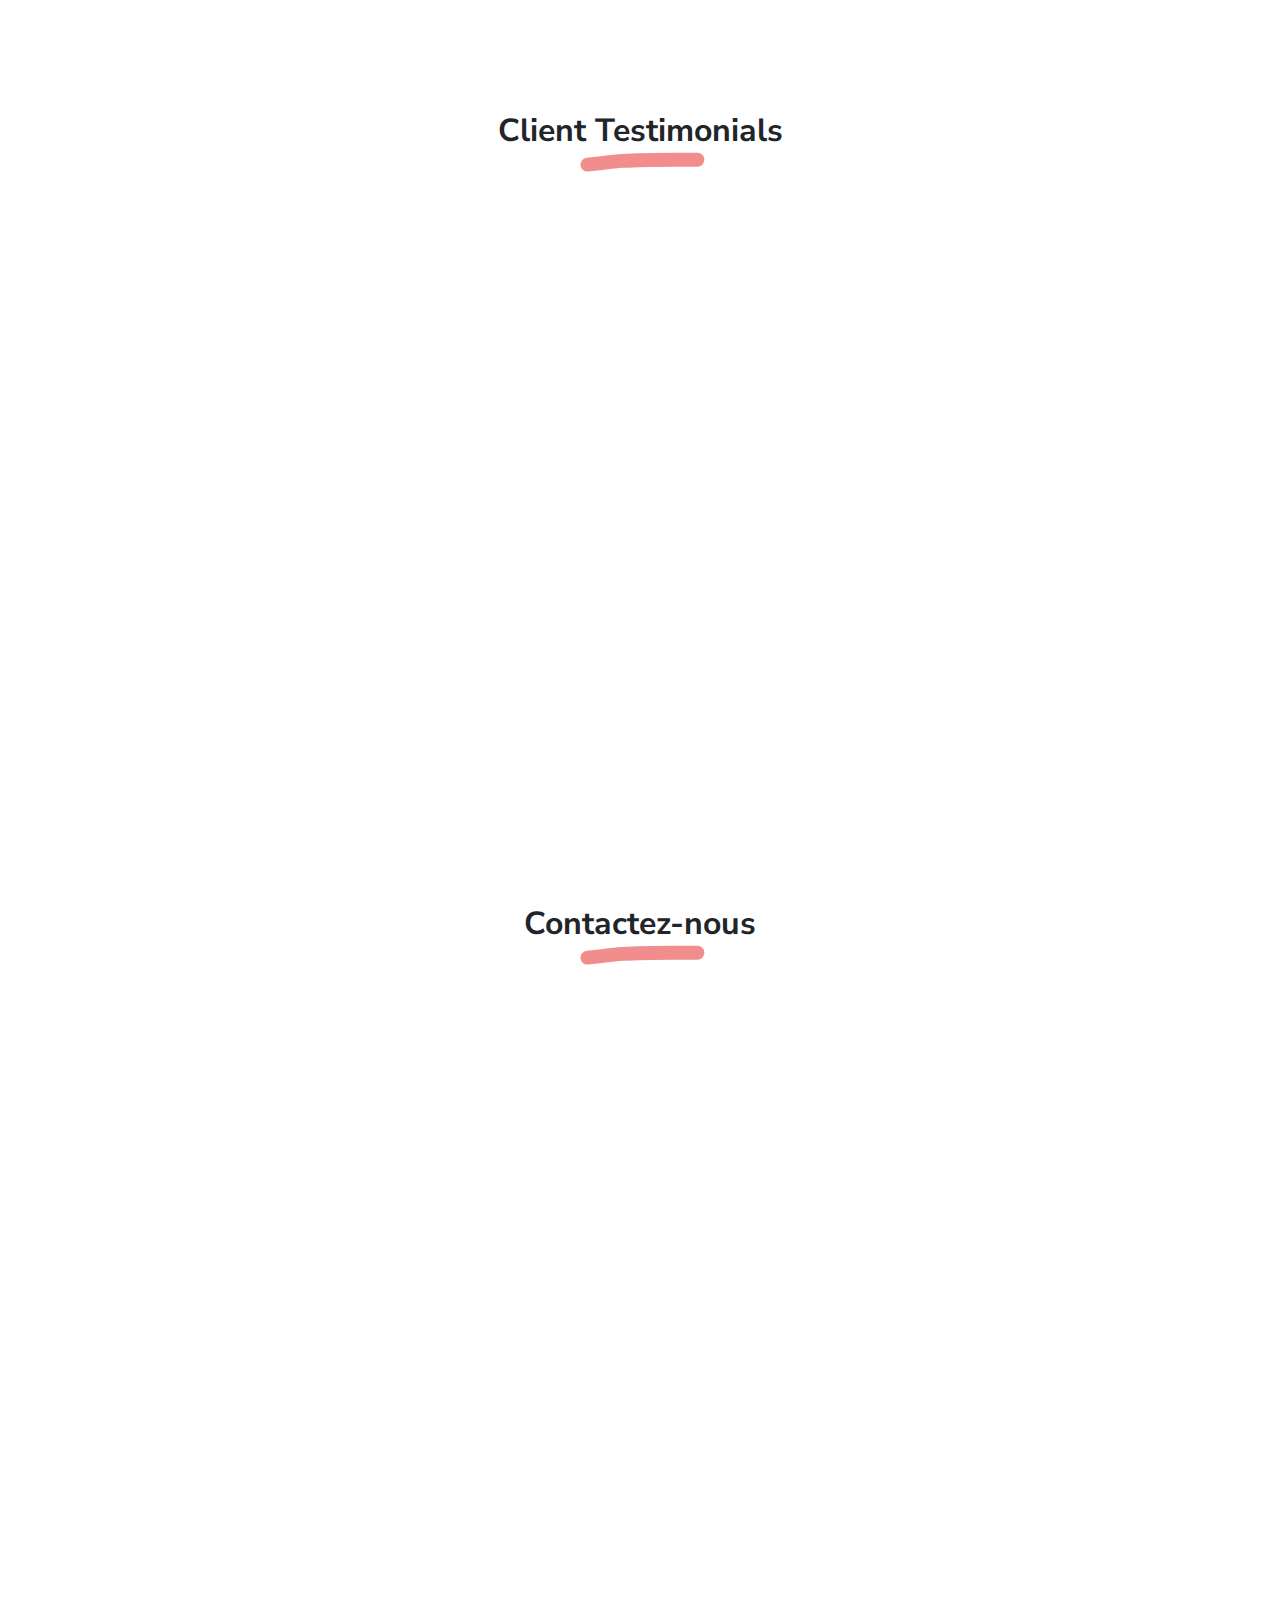
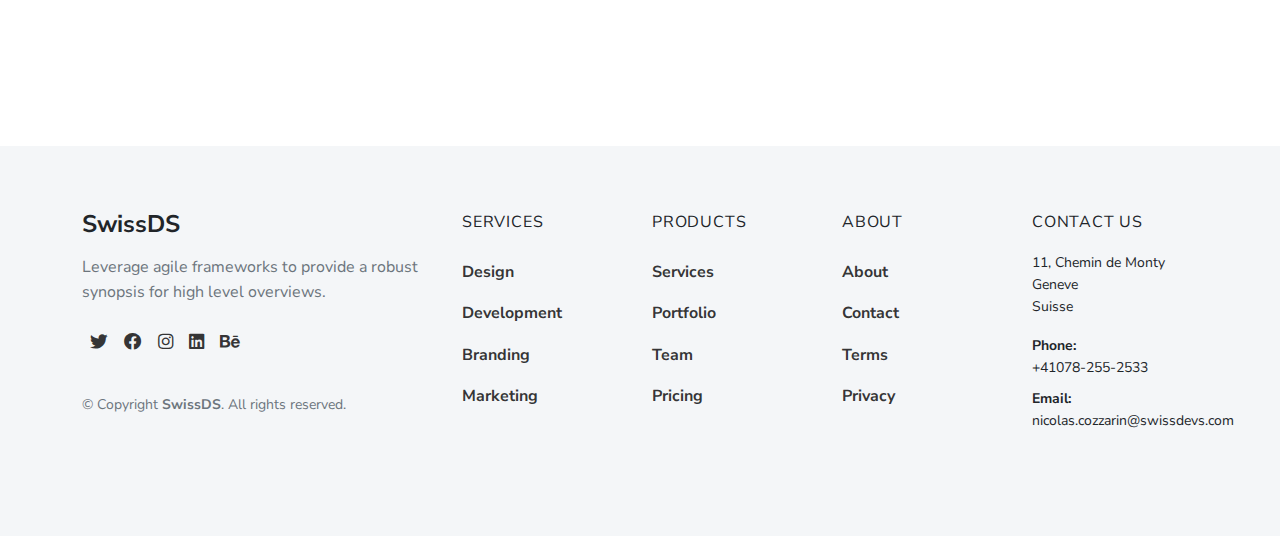
==== commit cb4ebbf6: "text updates and corrections" ====
--- a/index.html
+++ b/index.html
@@ -68,7 +68,7 @@
         <div class="col-lg-6">
           <div class="mt-5 pt-lg-5">
             <h1 class="intro-title marker" data-aos="fade-left" data-aos-delay="50">Transformez votre idée en un produit rentable. </h1>
-            <p class="lead fw-normal mt-4" data-aos="fade-up" data-aos-delay="100">Libérez tout le potentiel de votre idée ou entreprise grâce à nos solutions de développement de logiciels. Notre équipe expérimentée créera une application ou site web conviviale et attrayante, tandis que nos développeurs mettront en œuvre les meilleures pratiques pour garantir la qualité et la performance. Nous vous accompagnons également dans la définition d'une stratégie de marketing efficace pour atteindre votre public cible. Avec notre soutien continu, votre produit software sera rentable à long terme. Contactez-nous dès aujourd'hui pour concrétiser votre vision et générer des bénéfices durables. </p>
+            <p class="lead fw-normal mt-4" data-aos="fade-up" data-aos-delay="100">Libérez tout le potentiel de votre idée ou entreprise grâce à nos solutions de développement de logiciels. Notre équipe expérimentée créera une application ou site web intuitif et attrayant, tandis que nos développeurs mettront en œuvre les meilleures pratiques pour vous garantir qualité et performance. Nous vous accompagnons également dans la définition d'une stratégie de marketing, efficace pour atteindre votre public cible. Avec notre soutien en continu, votre produit software sera rentable à long terme. Contactez-nous dès à présent pour concrétiser votre vision et générer des bénéfices durables. </p>
             <div class="mt-3" data-aos="fade-up" data-aos-delay="200"><a class="btn btn-primary shadow-sm mt-1 me-2" href="#contact">Commencer<i class="fas fa-arrow-right ms-1"></i></a><a class="btn btn-outline-secondary mt-1" data-bigpicture="{&quot;ytSrc&quot;: &quot;aqz-KE-bpKQ&quot;}" href="#"><i class="fas fa-play-circle me-1"></i> Regarder la vidéo</a></div>
           </div>
         </div>
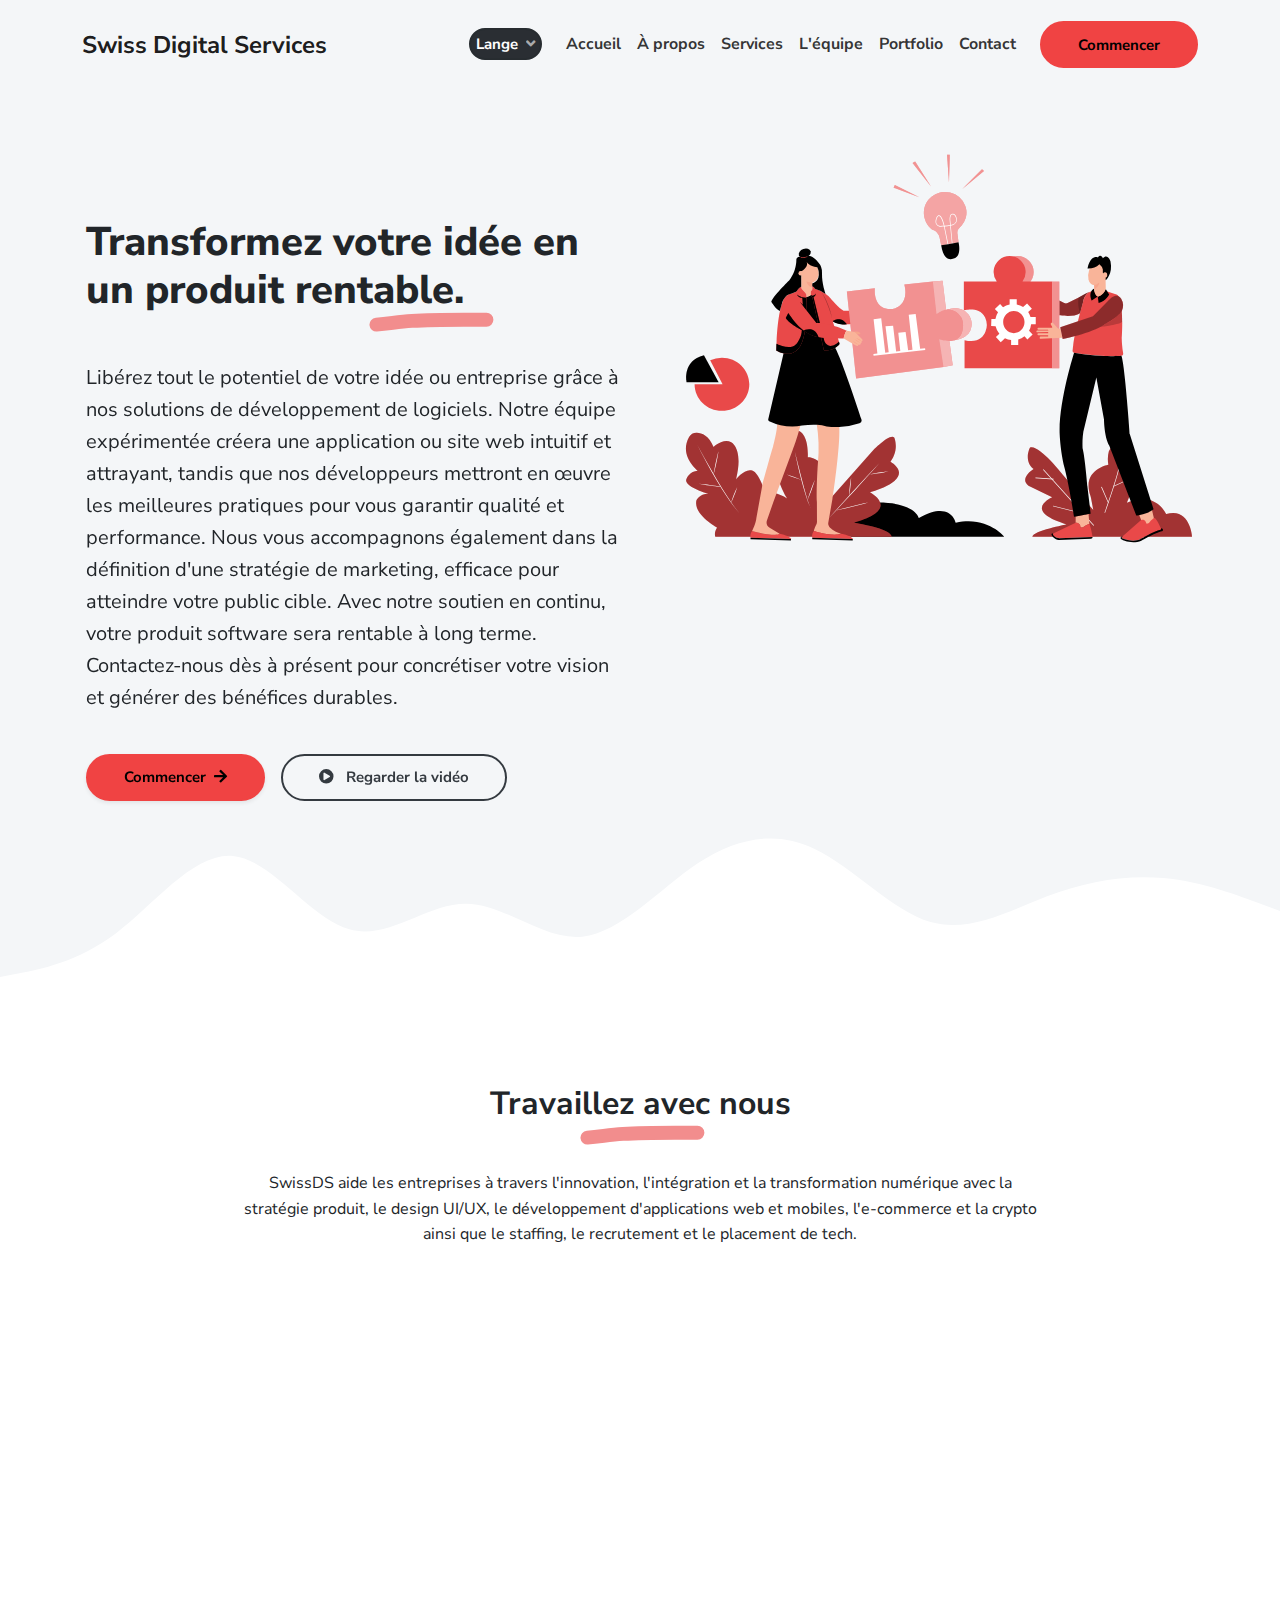
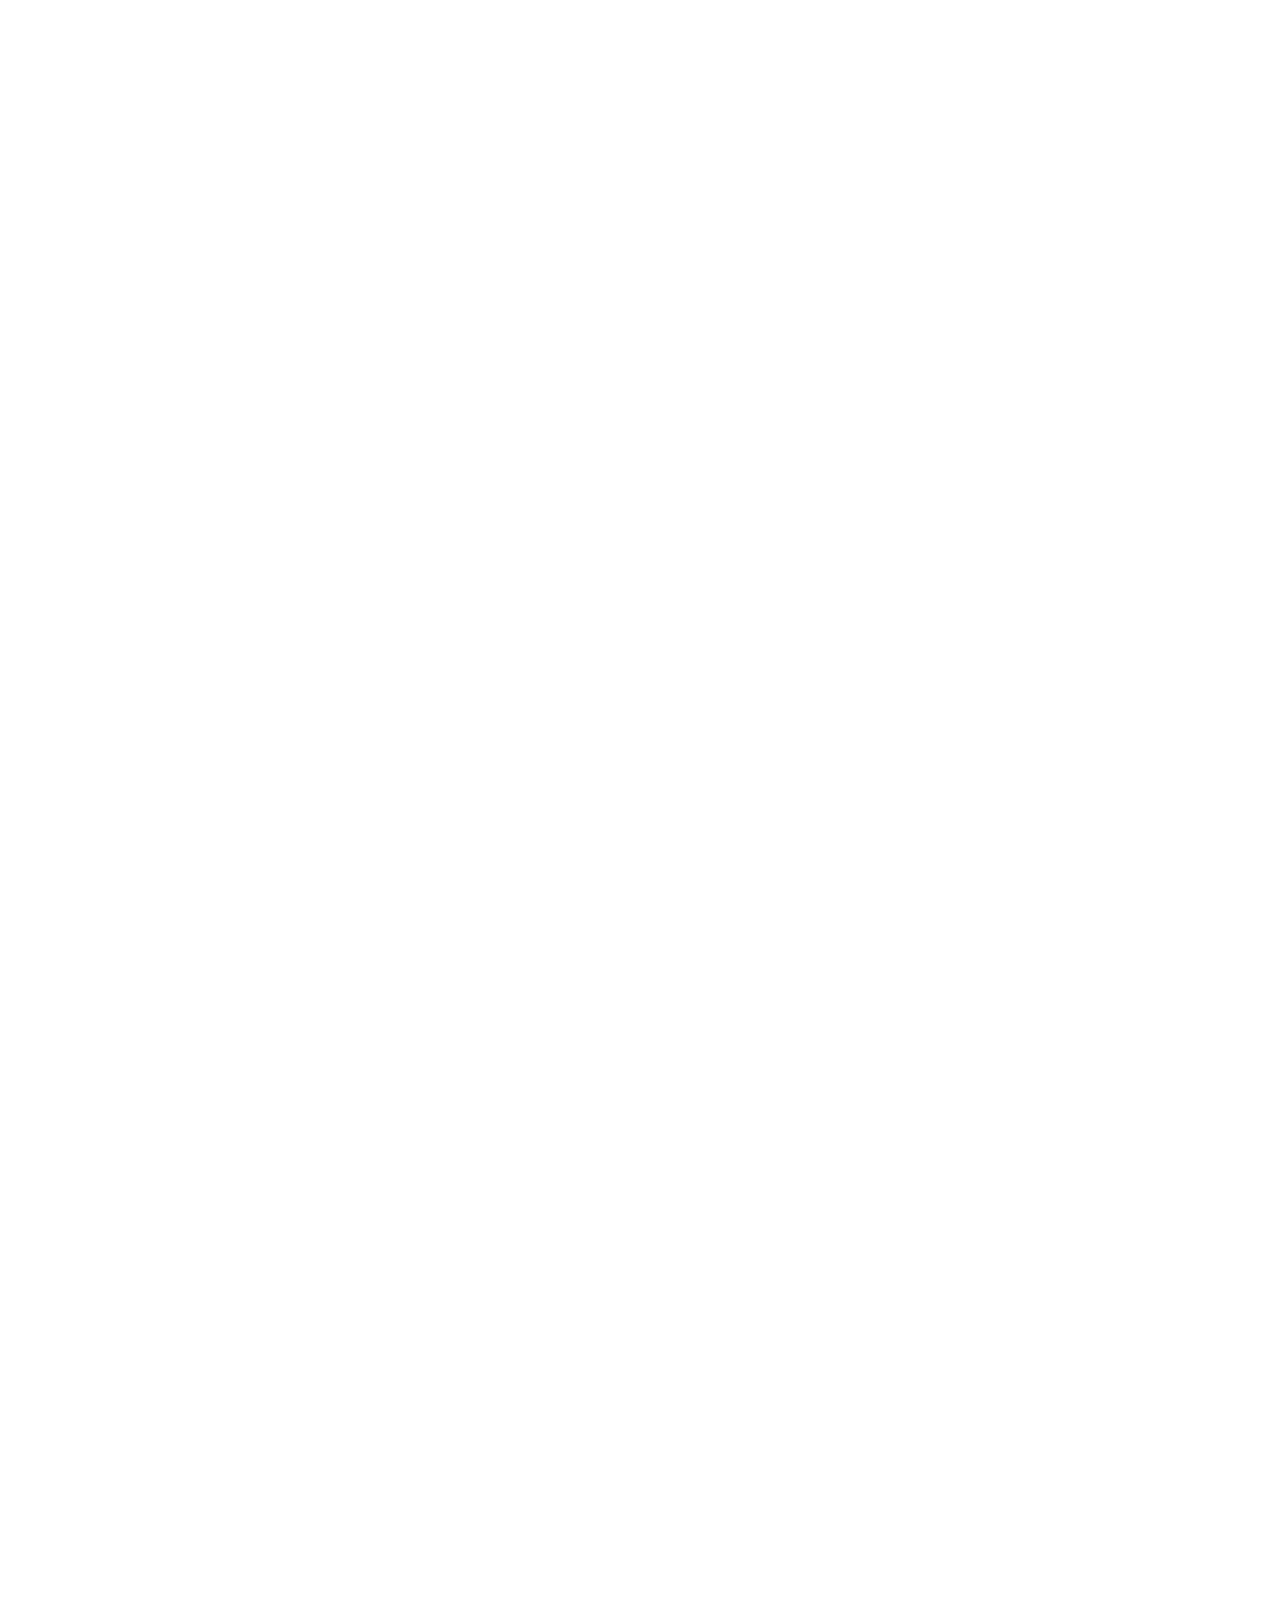
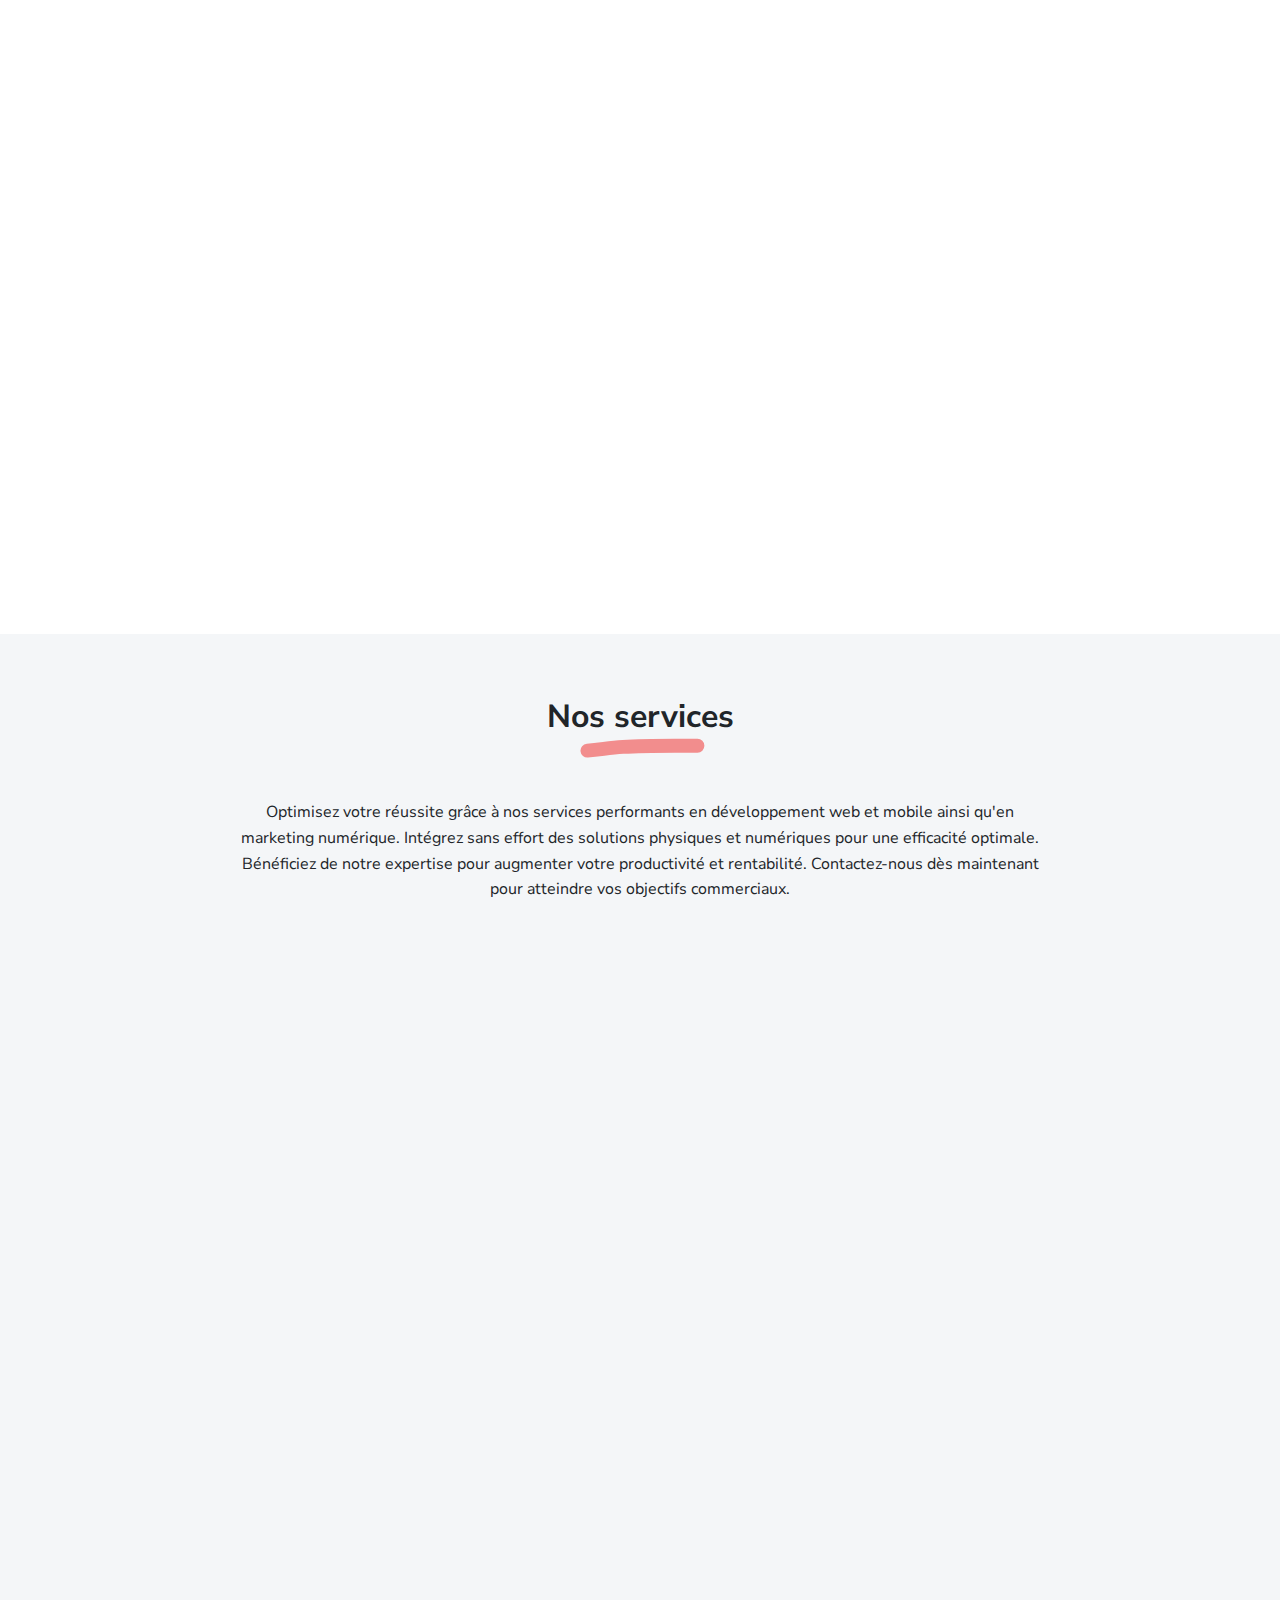
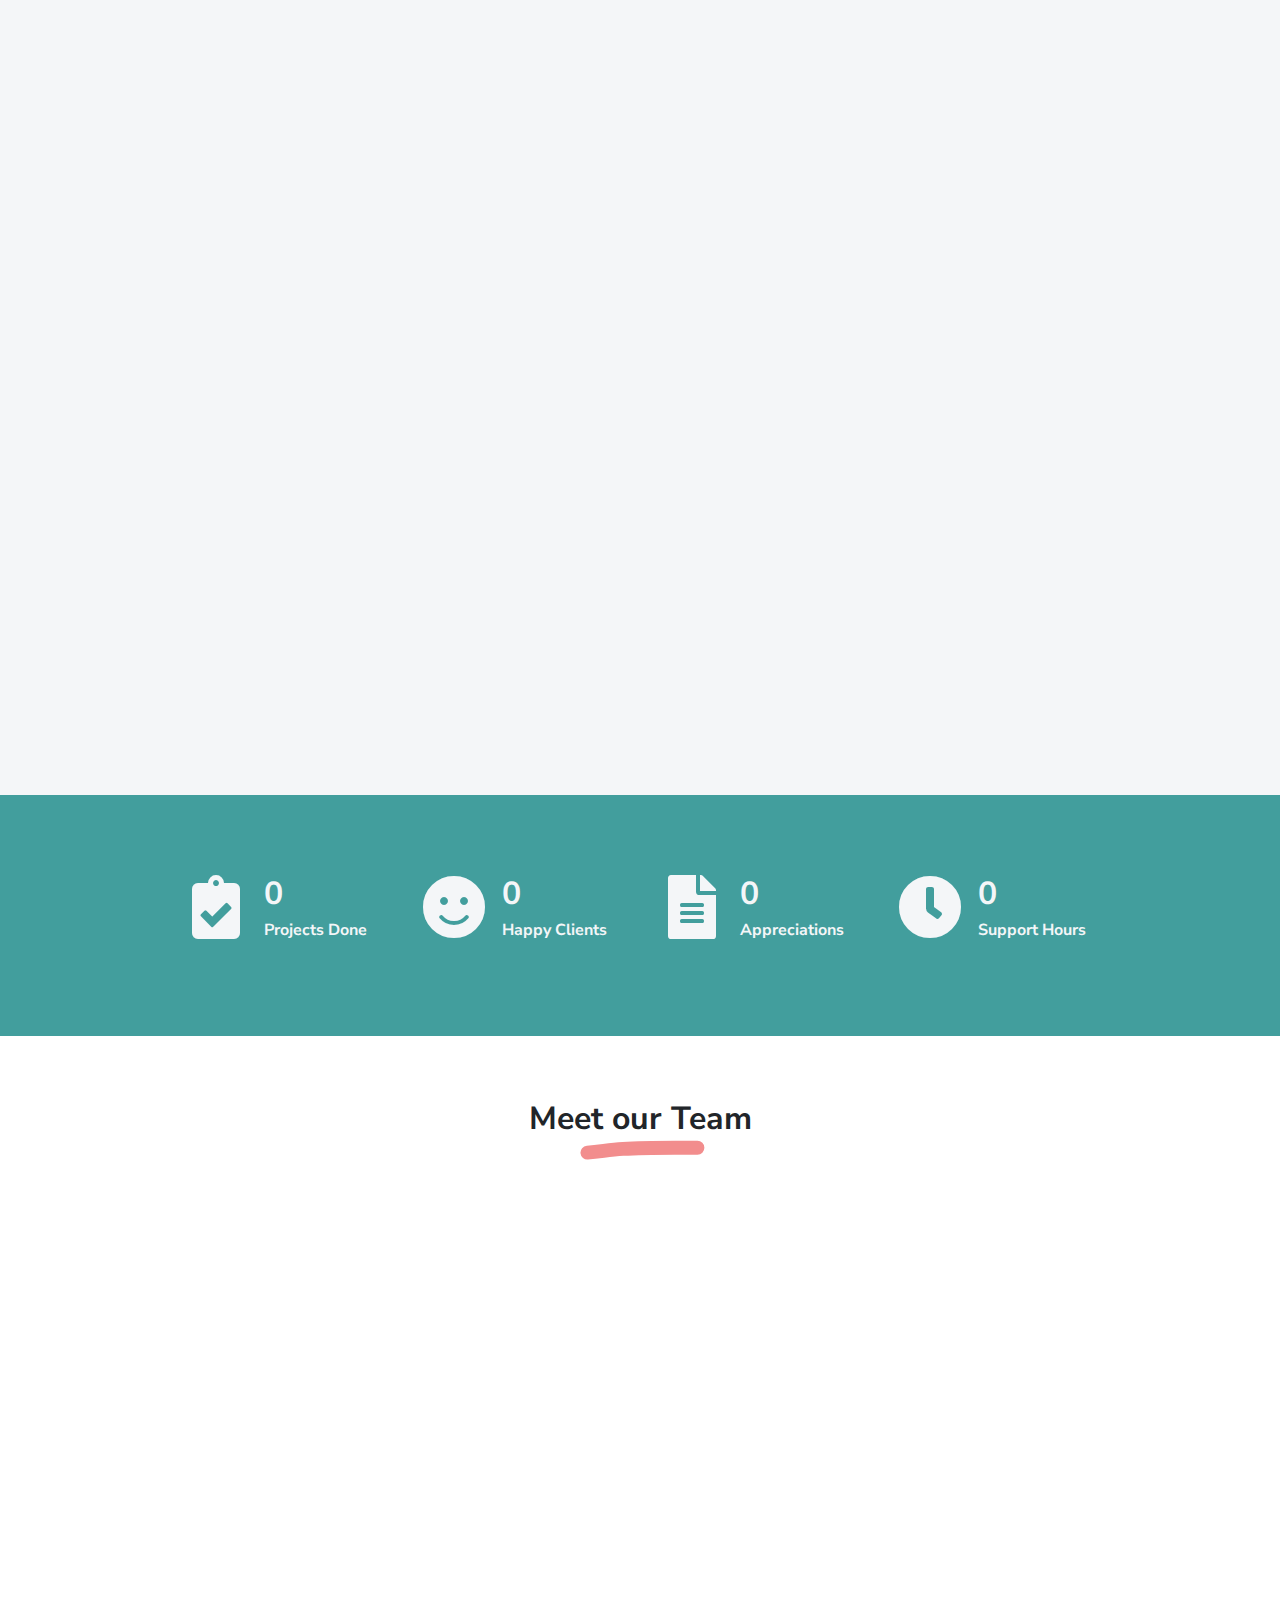
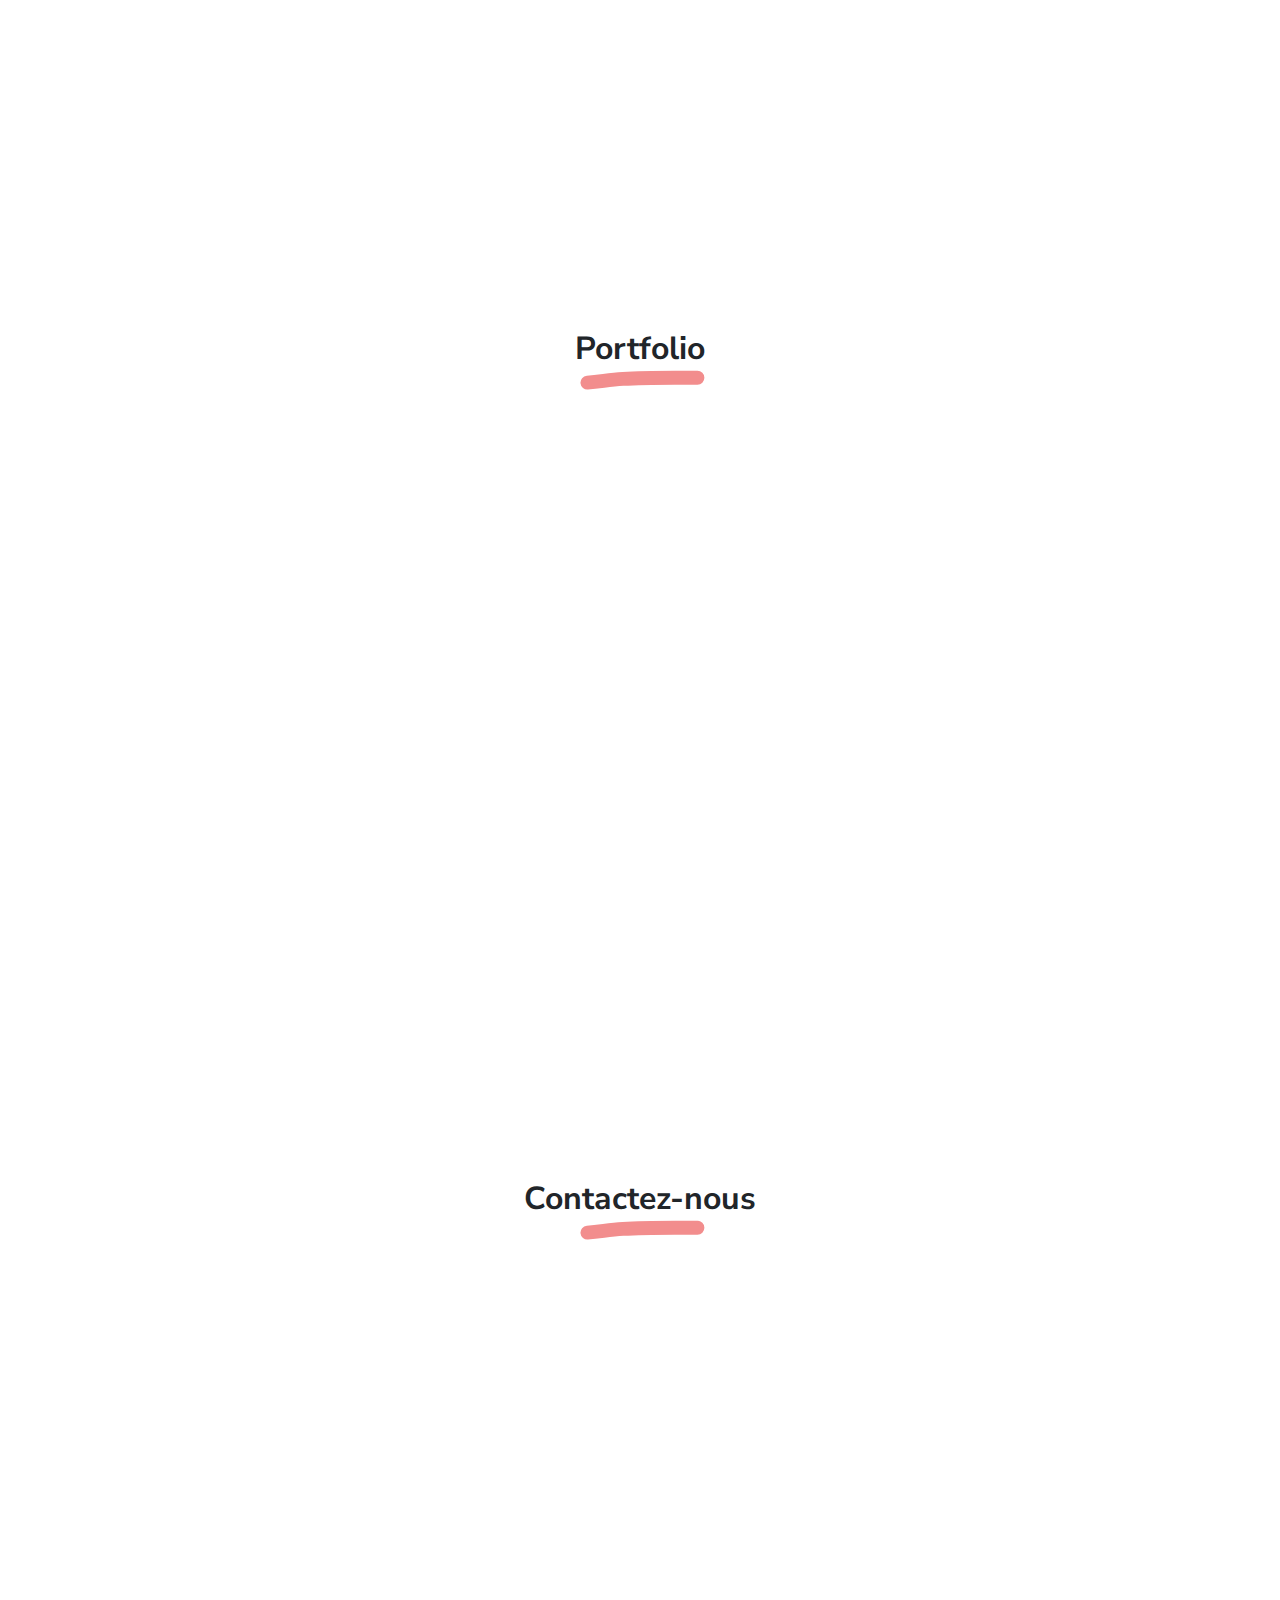
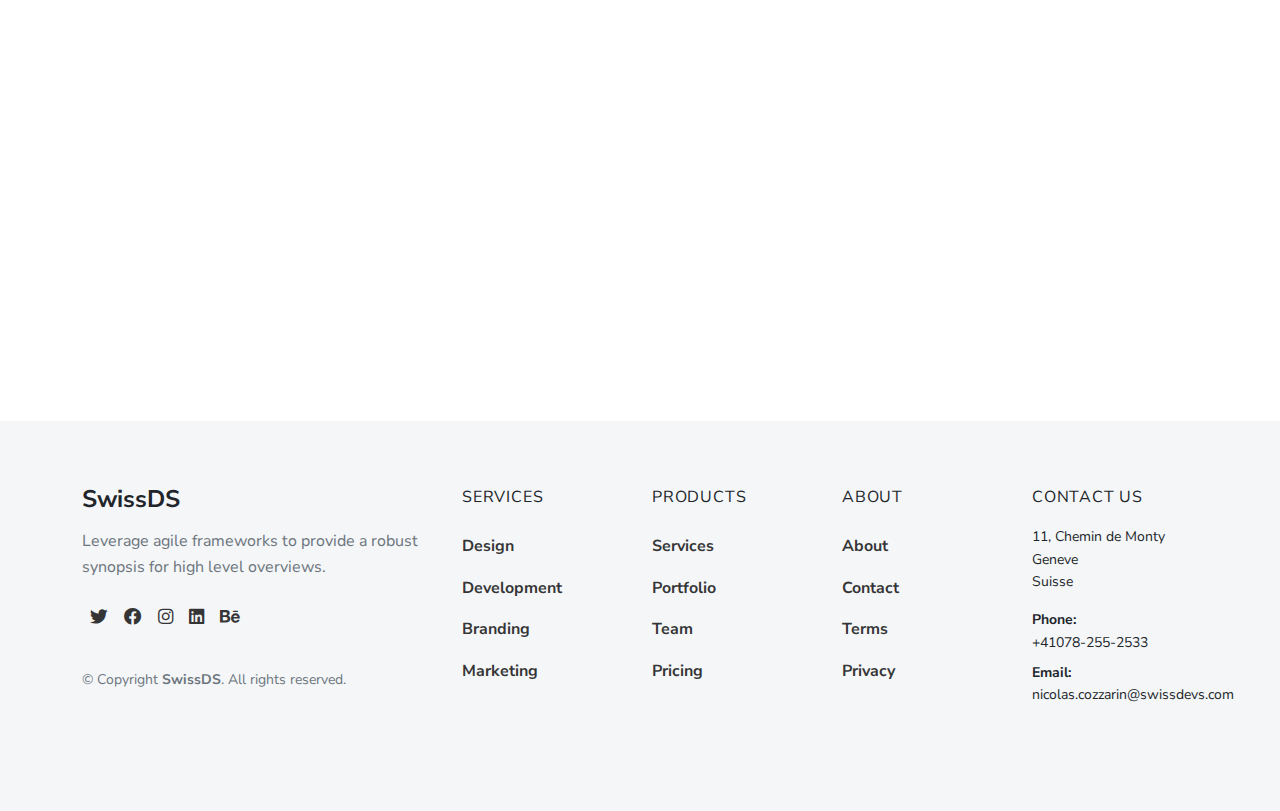
==== commit 65d735cb: "remove parts and improve german" ====
--- a/index.html
+++ b/index.html
@@ -214,6 +214,7 @@
     </div>
   </div>
 </div>
+<!--
 <div class="section py-3 py-lg-5 px-2 px-lg-4" id="clients">
   <div class="container-narrow">
     <div class="text-center mb-4">
@@ -227,6 +228,7 @@
     </div>
   </div>
 </div>
+-->
 <div class="section bg-light py-3 py-lg-5 px-2 px-lg-4" id="services">
   <div class="container-narrow">
     <div class="text-center mb-5">
@@ -464,6 +466,7 @@
     </div>
   </div>
 </div>
+<!--
 <div class="section py-3 py-lg-5 px-2 px-lg-4" id="testimonials">
   <div class="container-narrow">
     <div class="text-center mb-5">
@@ -509,6 +512,7 @@
     </div>
   </div>
 </div>
+-->
 <div class="section py-3 py-lg-5 px-2 px-lg-4" id="contact">
   <div class="container-narrow">
     <div class="text-center mb-5">
@@ -567,8 +571,8 @@
               <div class="pb-1 fw-bolder">+41078-255-2533</div>
             </div>
           </div>
-          <div>
-            <div class="h5">Schedule a 15min meeting:</div>
+          <div class="flex">
+            <div class="h5">Fixez un rendez-vous de 15 minutes:</div>
             <a class="btn btn-primary" id="div1" href="https://calendly.com/swissds/15min">Let's talk!</a>
           </div>
         </div>
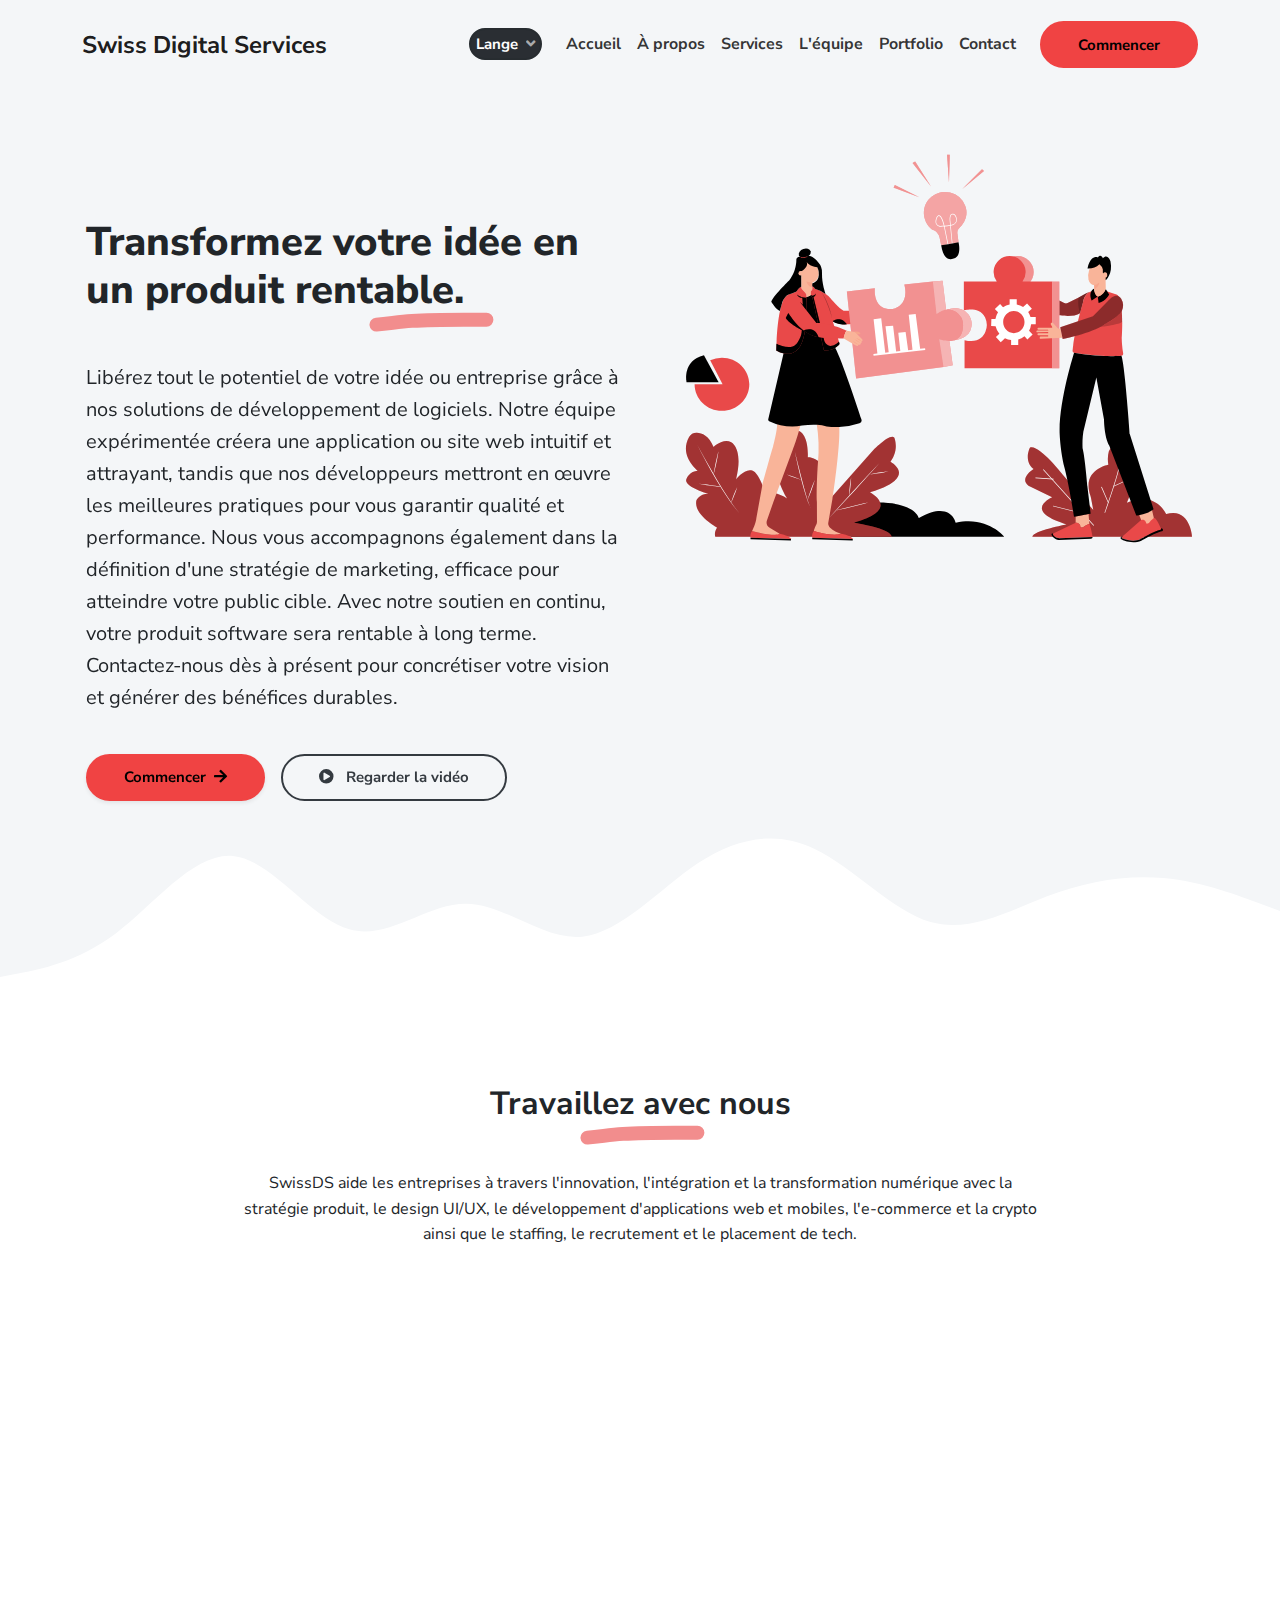
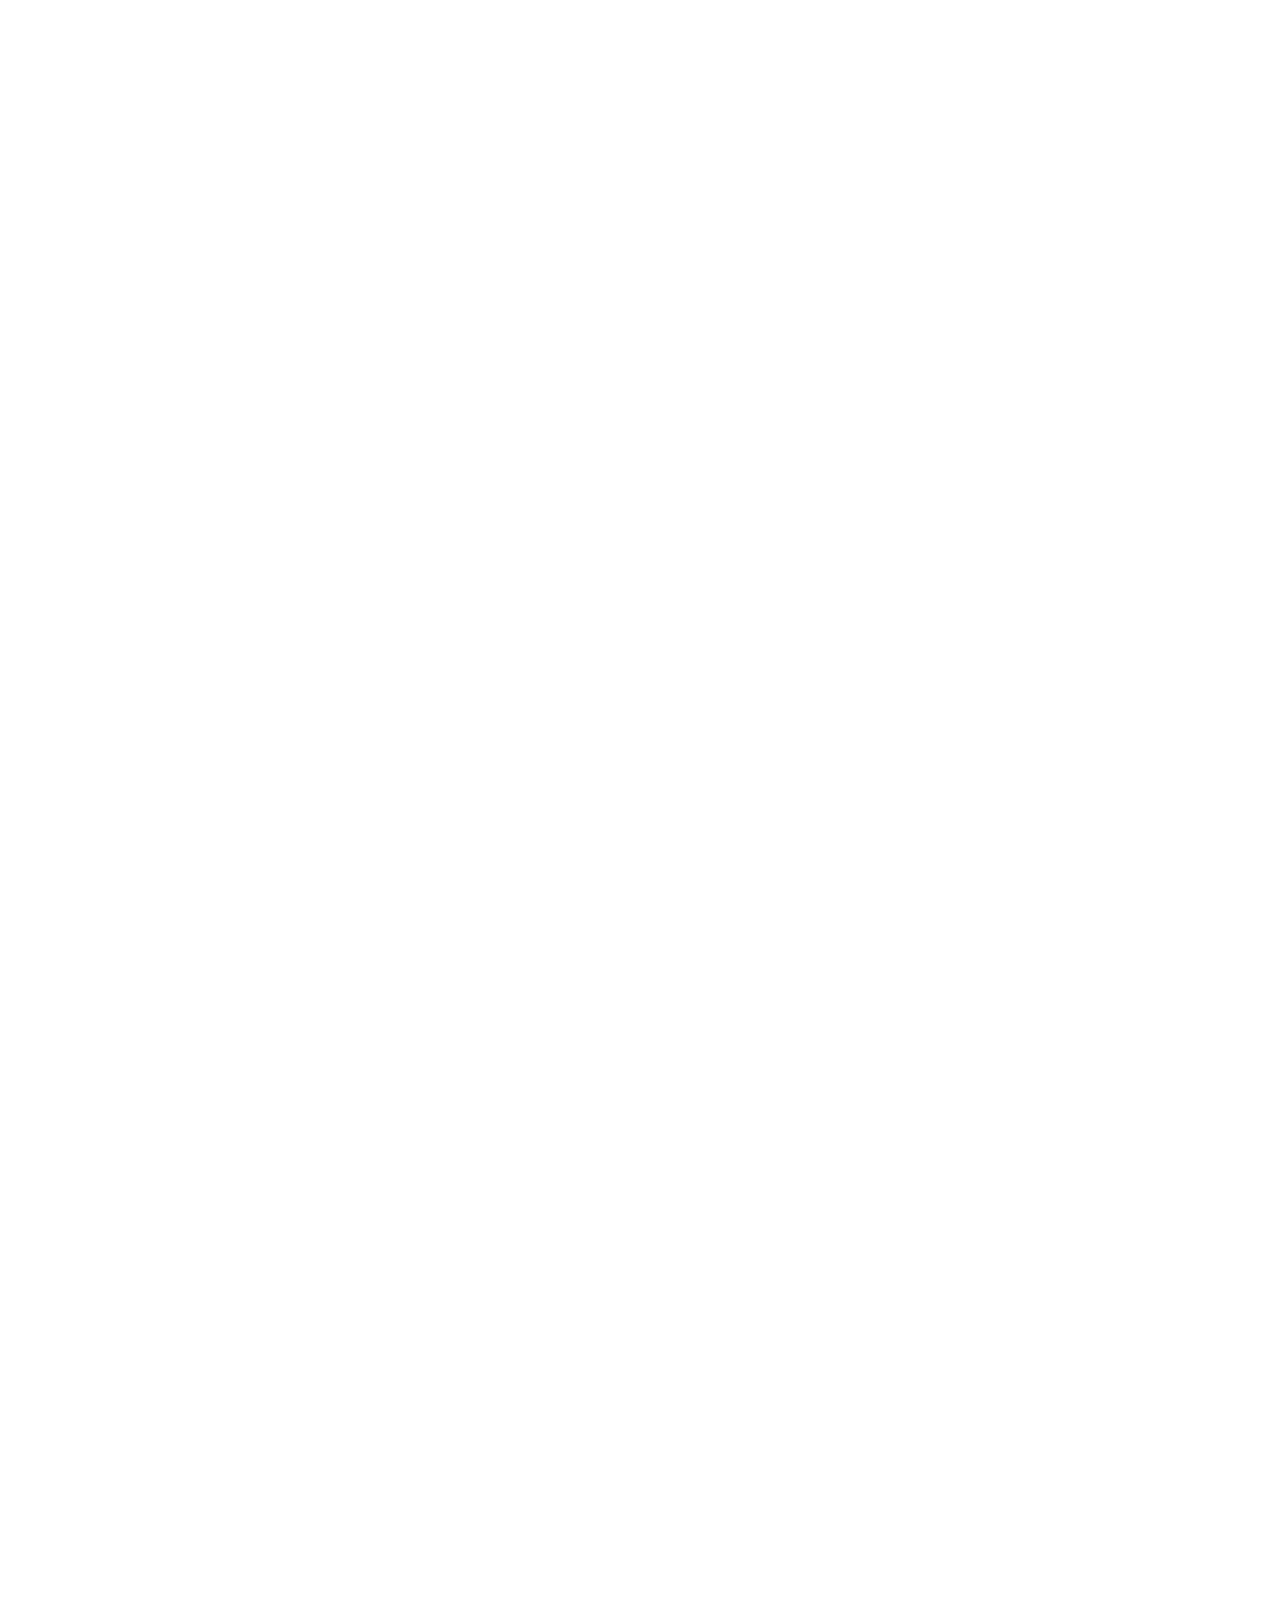
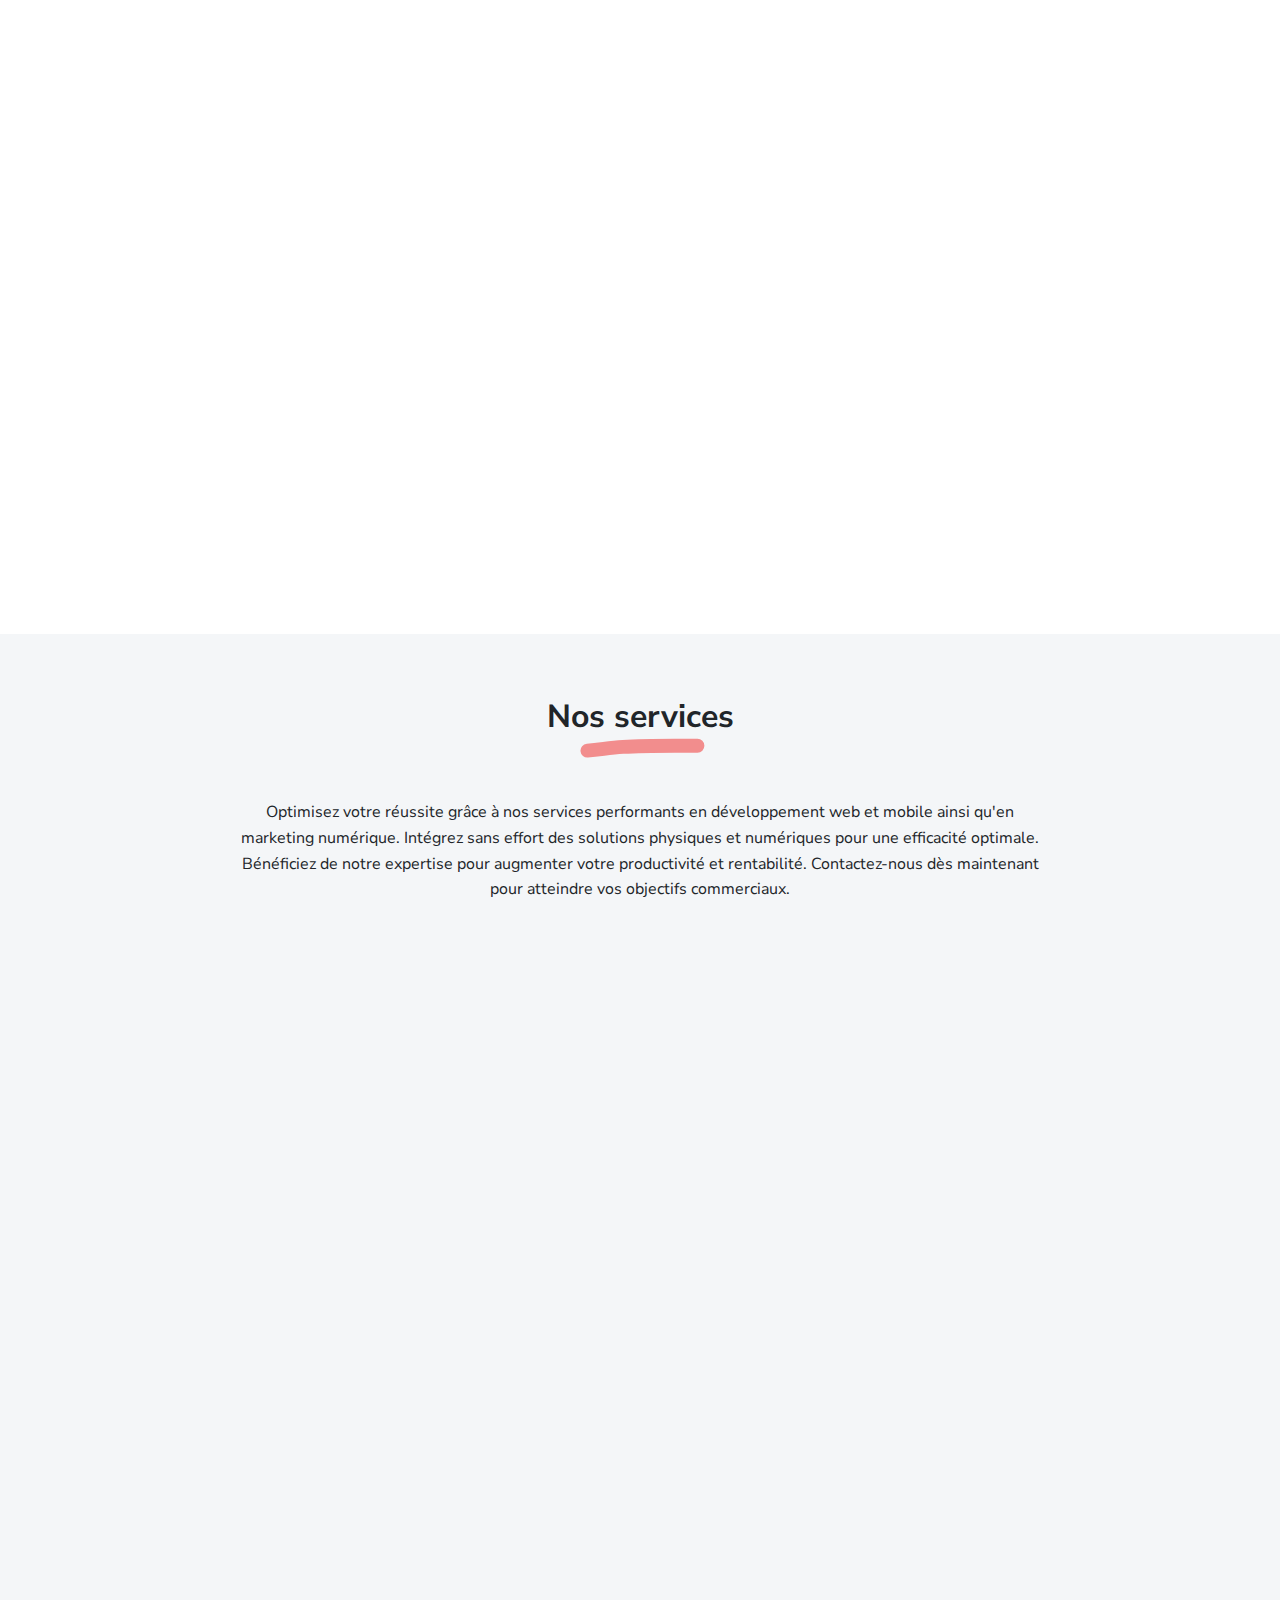
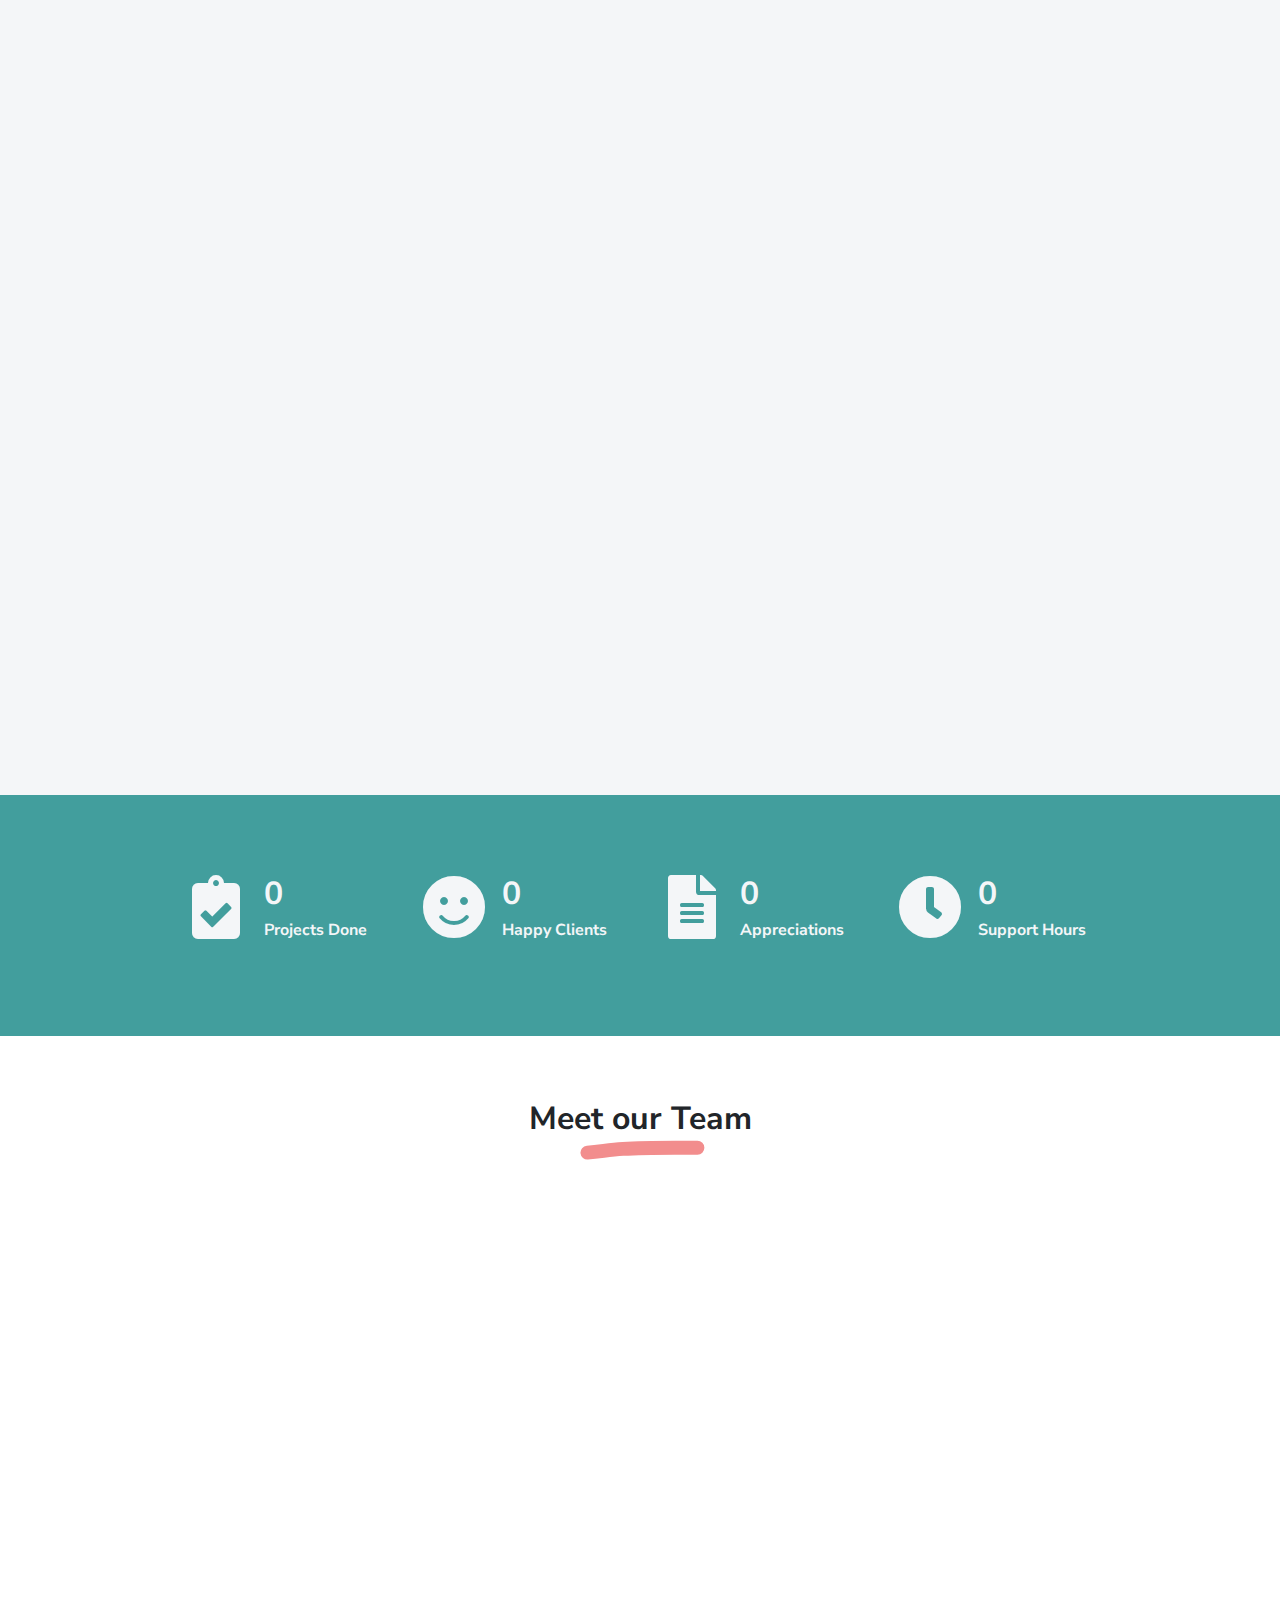
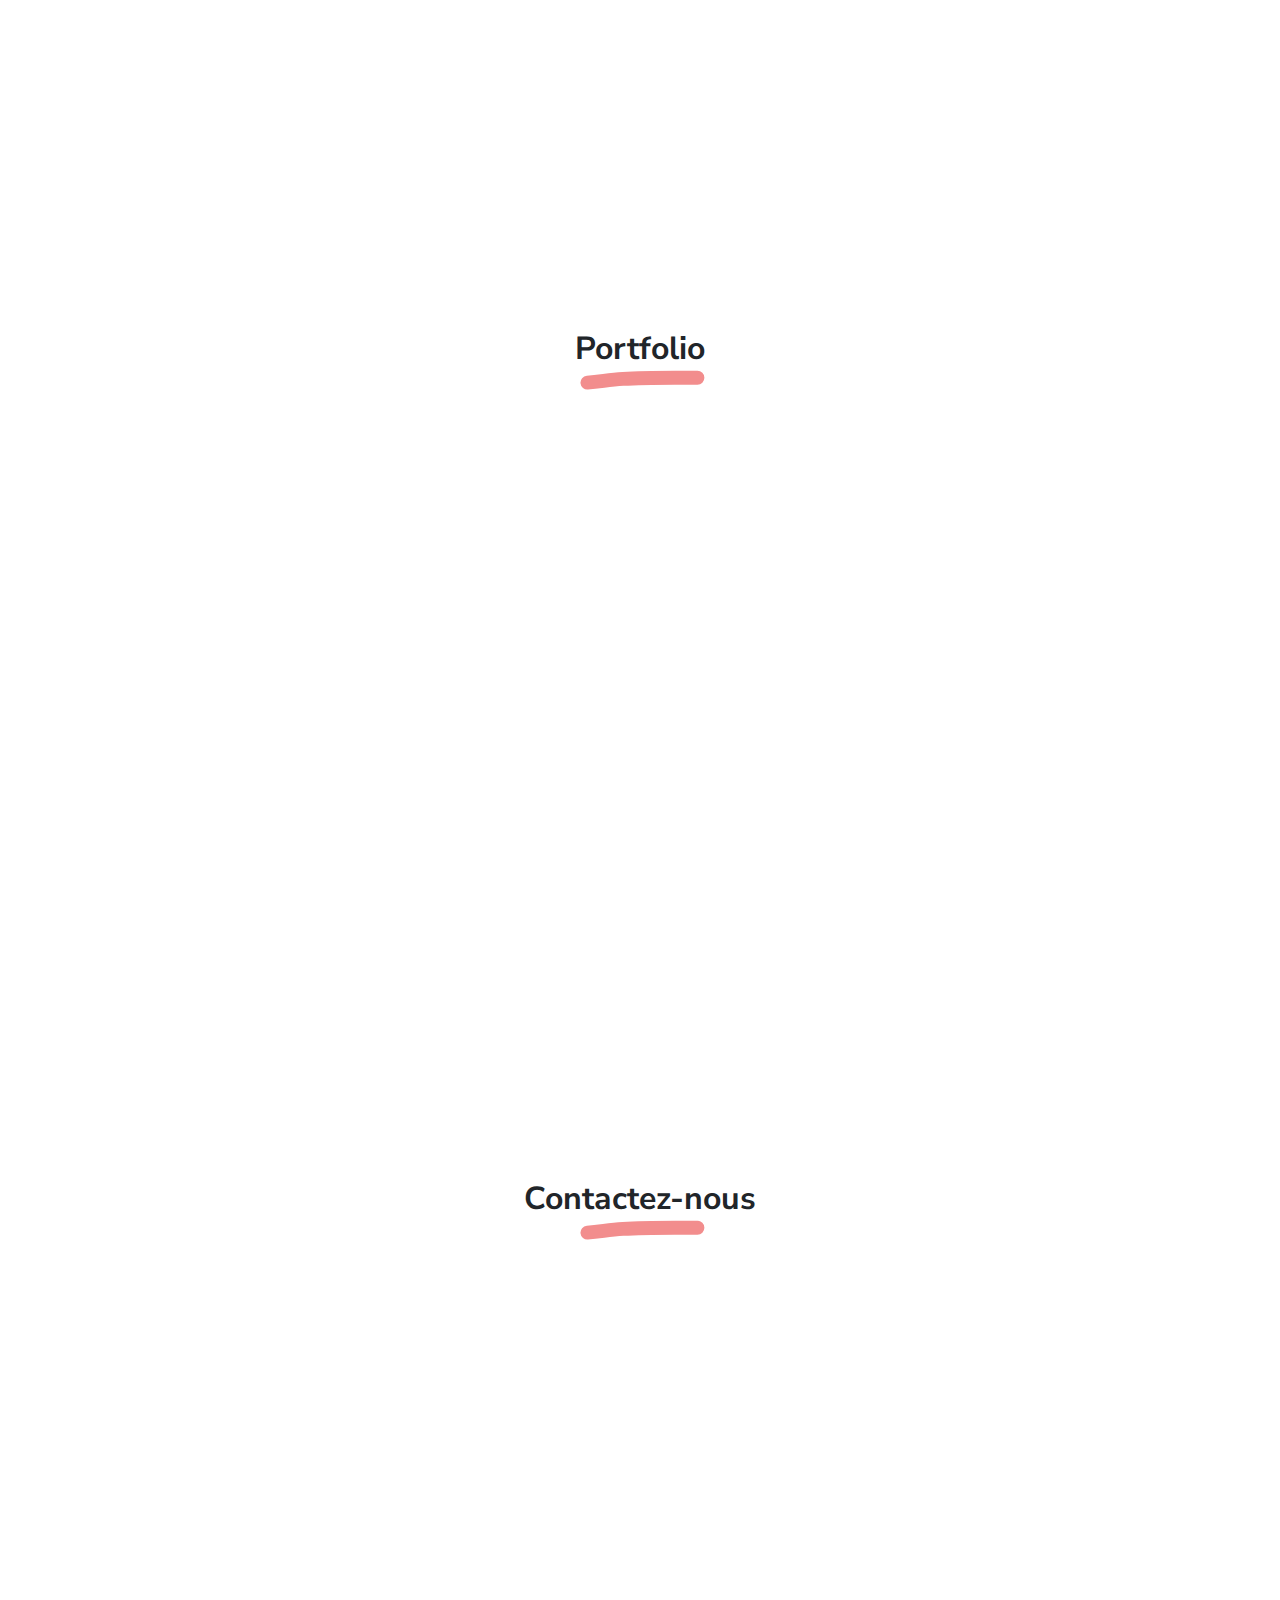
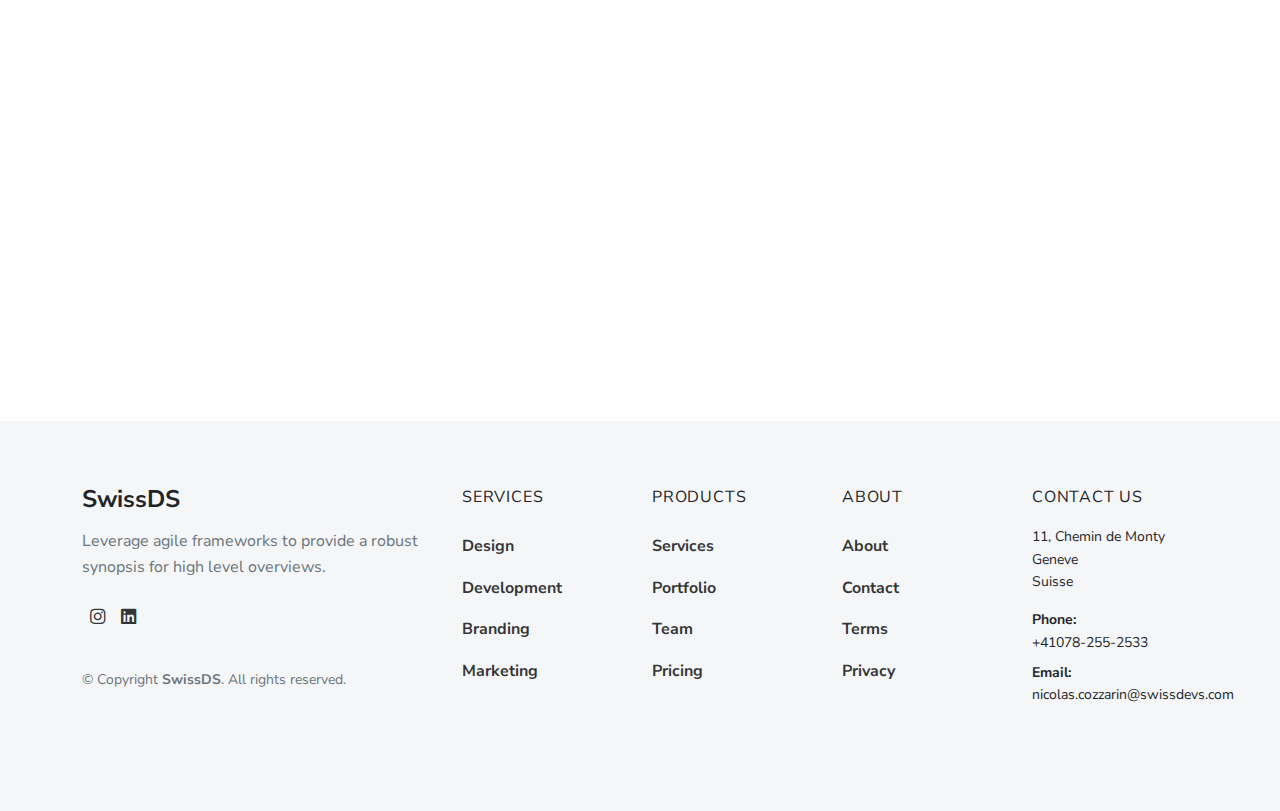
==== commit 3c630f09: "nav buttons for instagram and linkedin" ====
--- a/index.html
+++ b/index.html
@@ -590,11 +590,8 @@
           <div class="social-nav">
             <nav role="navigation">
               <ul class="nav text-light">
-                <li class="nav-item"><a class="nav-link" href="https://twitter.com/templateflip" title="Twitter"><i class="fab fa-twitter"></i><span class="menu-title sr-only">Twitter</span></a></li>
-                <li class="nav-item"><a class="nav-link" href="https://www.facebook.com/templateflip" title="Facebook"><i class="fab fa-facebook"></i><span class="menu-title sr-only">Facebook</span></a></li>
-                <li class="nav-item"><a class="nav-link" href="https://www.instagram.com/templateflip" title="Instagram"><i class="fab fa-instagram"></i><span class="menu-title sr-only">Instagram</span></a></li>
-                <li class="nav-item"><a class="nav-link" href="https://www.linkedin.com/" title="LinkedIn"><i class="fab fa-linkedin"></i><span class="menu-title sr-only">LinkedIn</span></a></li>
-                <li class="nav-item"><a class="nav-link" href="https://www.behance.net/templateflip" title="Behance"><i class="fab fa-behance"></i><span class="menu-title sr-only">Behance</span></a></li>
+                <li class="nav-item"><a class="nav-link" href="https://instagram.com/swiss.ds?igshid=OGIzYTJhMTRmYQ==" title="Instagram"><i class="fab fa-instagram"></i><span class="menu-title sr-only">Instagram</span></a></li>
+                <li class="nav-item"><a class="nav-link" href="https://www.linkedin.com/company/swissds/" title="LinkedIn"><i class="fab fa-linkedin"></i><span class="menu-title sr-only">LinkedIn</span></a></li>
               </ul>
             </nav>
           </div>
